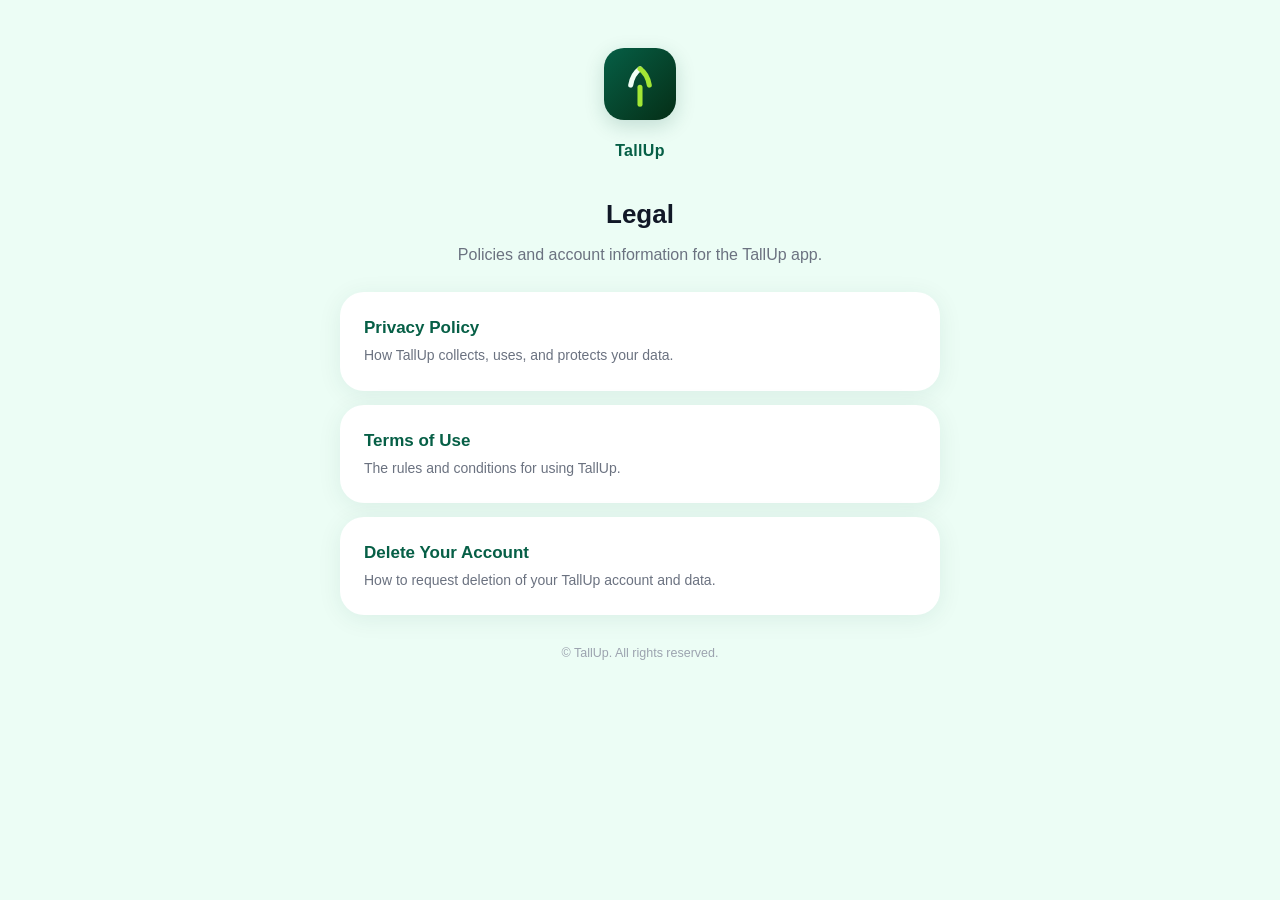
==== index.html @ 41984a98 "TallUp legal pages: privacy policy, terms of use, account deletion" ====
<!DOCTYPE html>
<html lang="en">
<head>
<meta charset="utf-8" />
<meta name="viewport" content="width=device-width, initial-scale=1.0" />
<title>TallUp — Legal</title>
<style>
  :root { --emerald: #059669; --emerald-dark: #065f46; --ink: #111827; --muted: #6b7280; --line: #d1fae5; }
  * { box-sizing: border-box; }
  body { margin: 0; padding: 0; background: #ecfdf5; color: var(--ink);
         font-family: -apple-system, BlinkMacSystemFont, 'Segoe UI', Roboto, Helvetica, Arial, sans-serif;
         line-height: 1.65; font-size: 16px; }
  .wrap { max-width: 640px; margin: 0 auto; padding: 48px 20px 64px; }
  header { text-align: center; margin-bottom: 28px; }
  header img { width: 72px; height: 72px; border-radius: 20px; box-shadow: 0 6px 20px rgba(6,78,59,.18); }
  header .brand { display: block; margin-top: 10px; font-weight: 800; color: var(--emerald-dark); letter-spacing: .02em; }
  h1 { font-size: 26px; margin: 0 0 6px; text-align: center; }
  .sub { text-align: center; color: var(--muted); margin: 0 0 24px; }
  .card { display: block; background: #fff; border-radius: 24px; padding: 22px 24px; margin-bottom: 14px;
          box-shadow: 0 4px 24px rgba(6,78,59,.08); text-decoration: none; color: var(--ink); }
  .card:hover { box-shadow: 0 8px 28px rgba(6,78,59,.14); }
  .card strong { display: block; font-size: 17px; color: var(--emerald-dark); }
  .card span { color: var(--muted); font-size: 14px; }
  footer { text-align: center; color: #9ca3af; font-size: 12.5px; margin-top: 28px; }
</style>
</head>
<body>
  <div class="wrap">
    <header>
      <img src="brand/icon.svg" alt="TallUp" />
      <span class="brand">TallUp</span>
    </header>
    <h1>Legal</h1>
    <p class="sub">Policies and account information for the TallUp app.</p>
    <a class="card" href="privacy.html">
      <strong>Privacy Policy</strong>
      <span>How TallUp collects, uses, and protects your data.</span>
    </a>
    <a class="card" href="terms.html">
      <strong>Terms of Use</strong>
      <span>The rules and conditions for using TallUp.</span>
    </a>
    <a class="card" href="delete-account.html">
      <strong>Delete Your Account</strong>
      <span>How to request deletion of your TallUp account and data.</span>
    </a>
    <footer>&copy; TallUp. All rights reserved.</footer>
  </div>
</body>
</html>
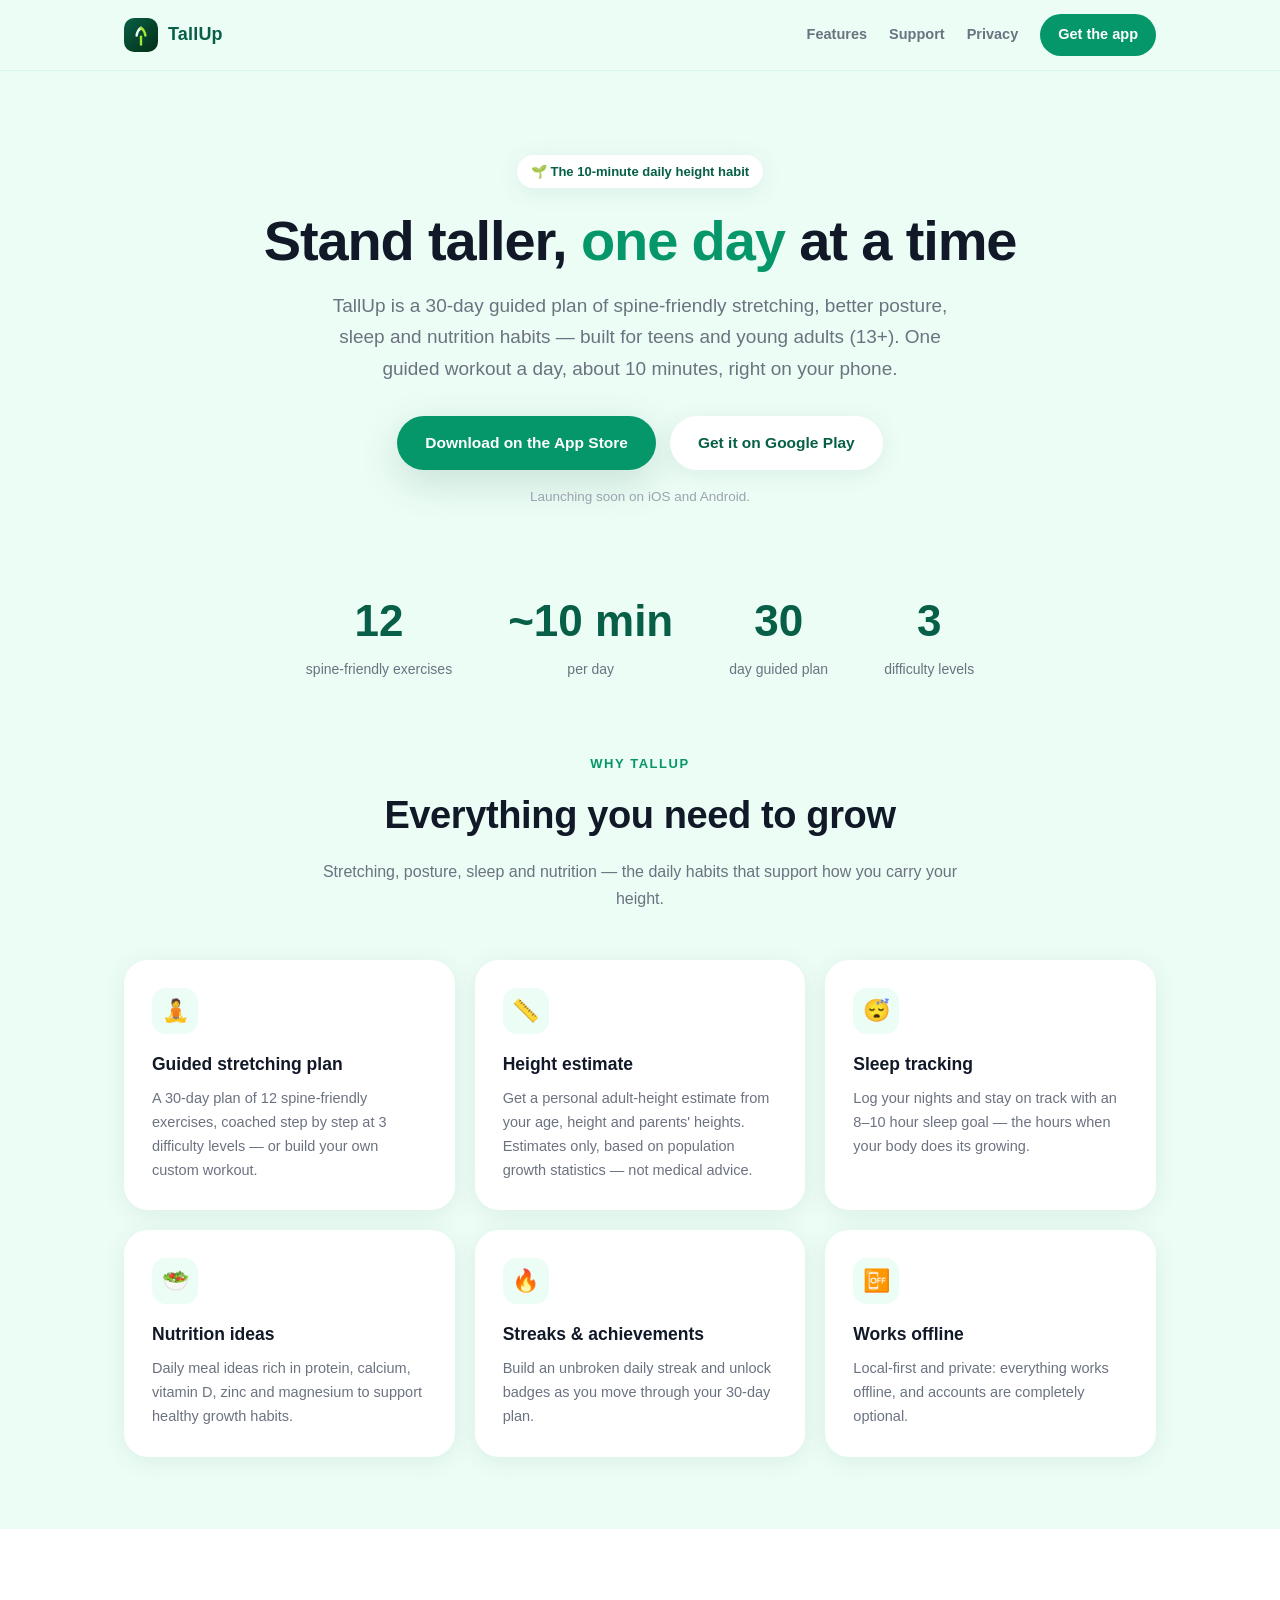
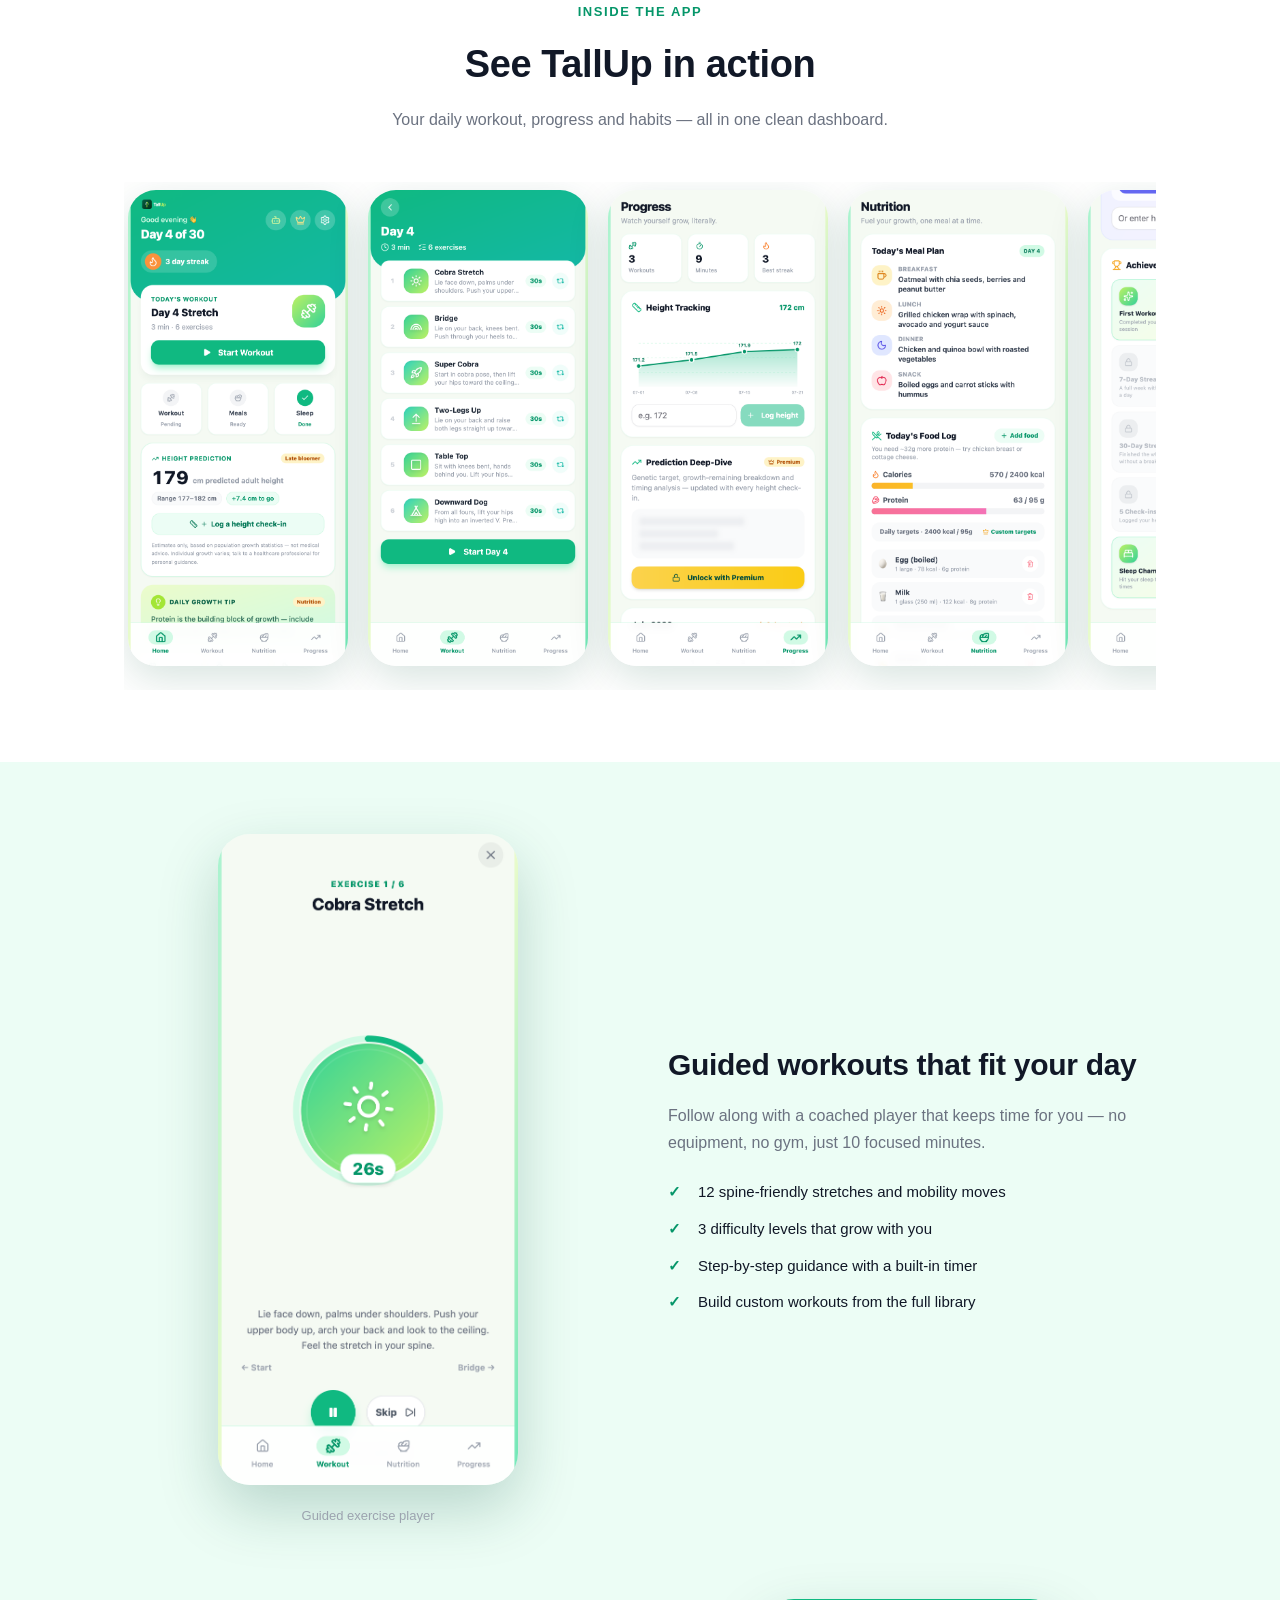
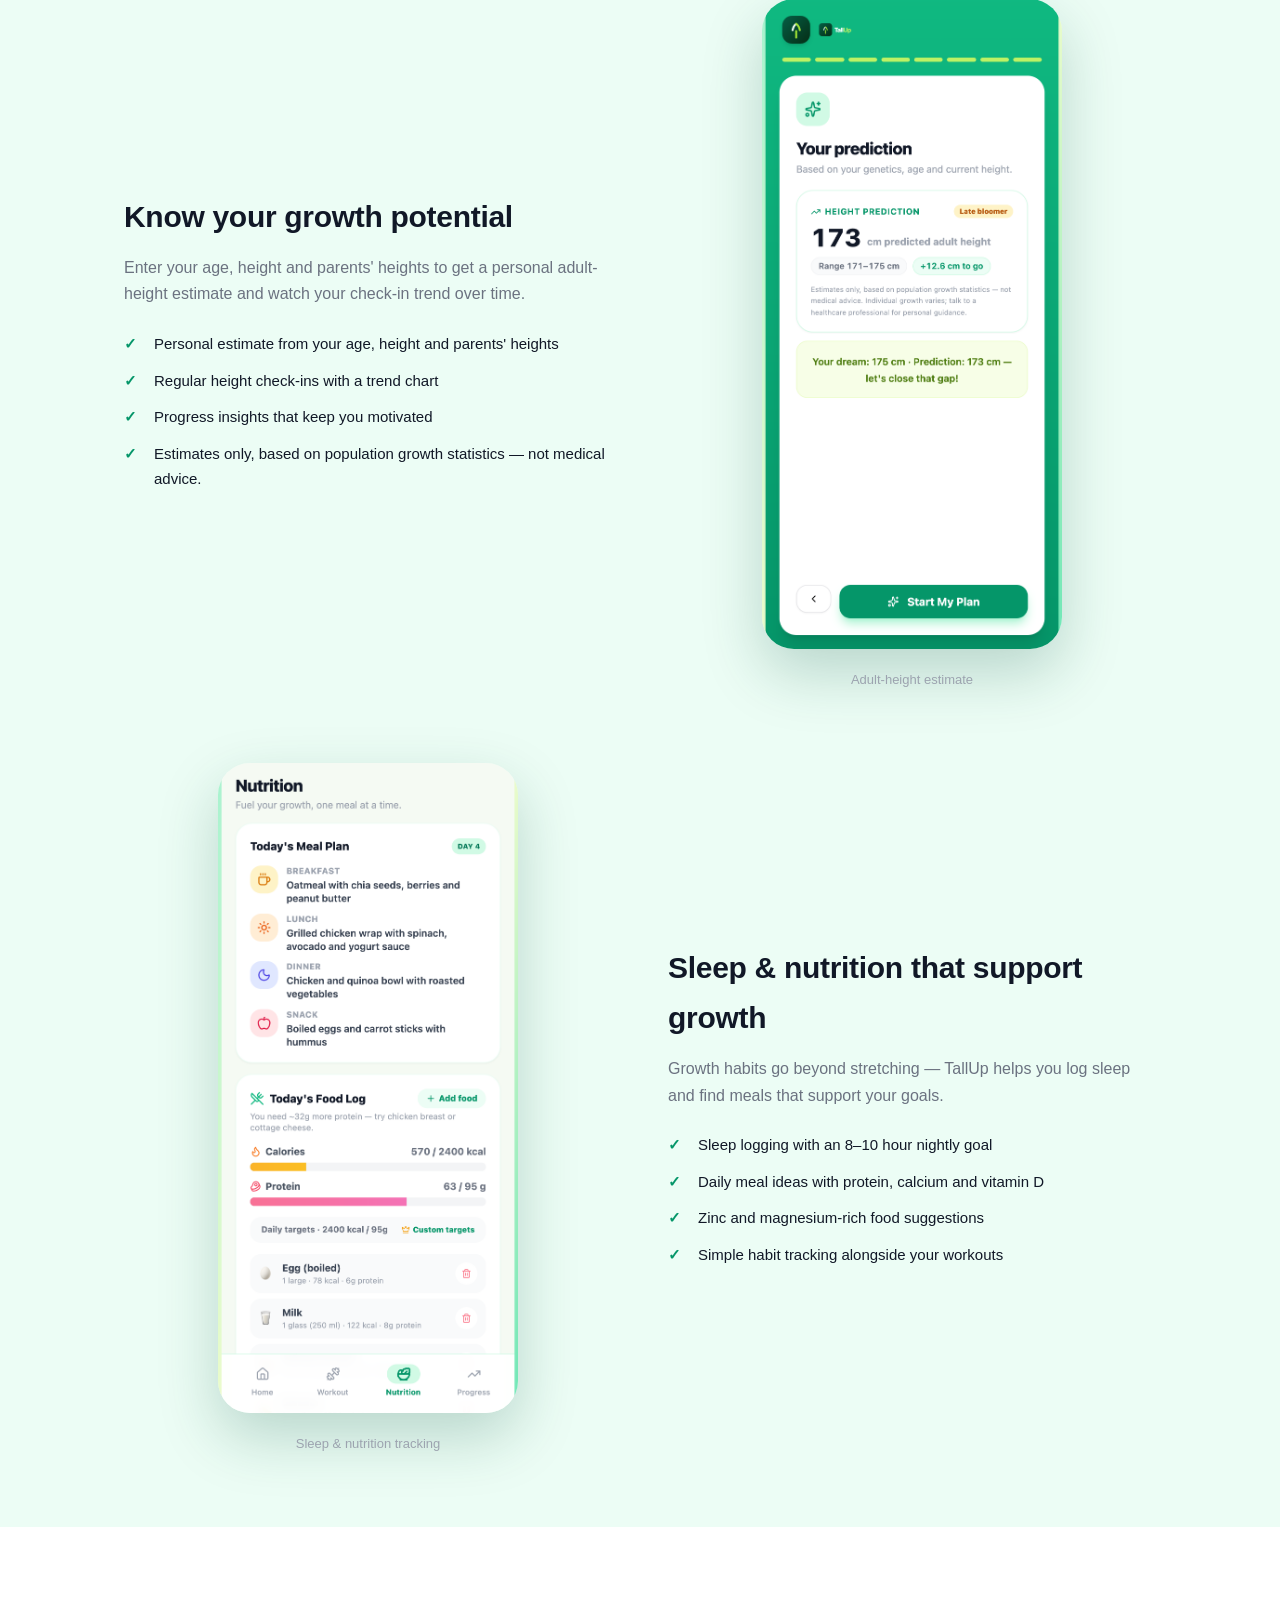
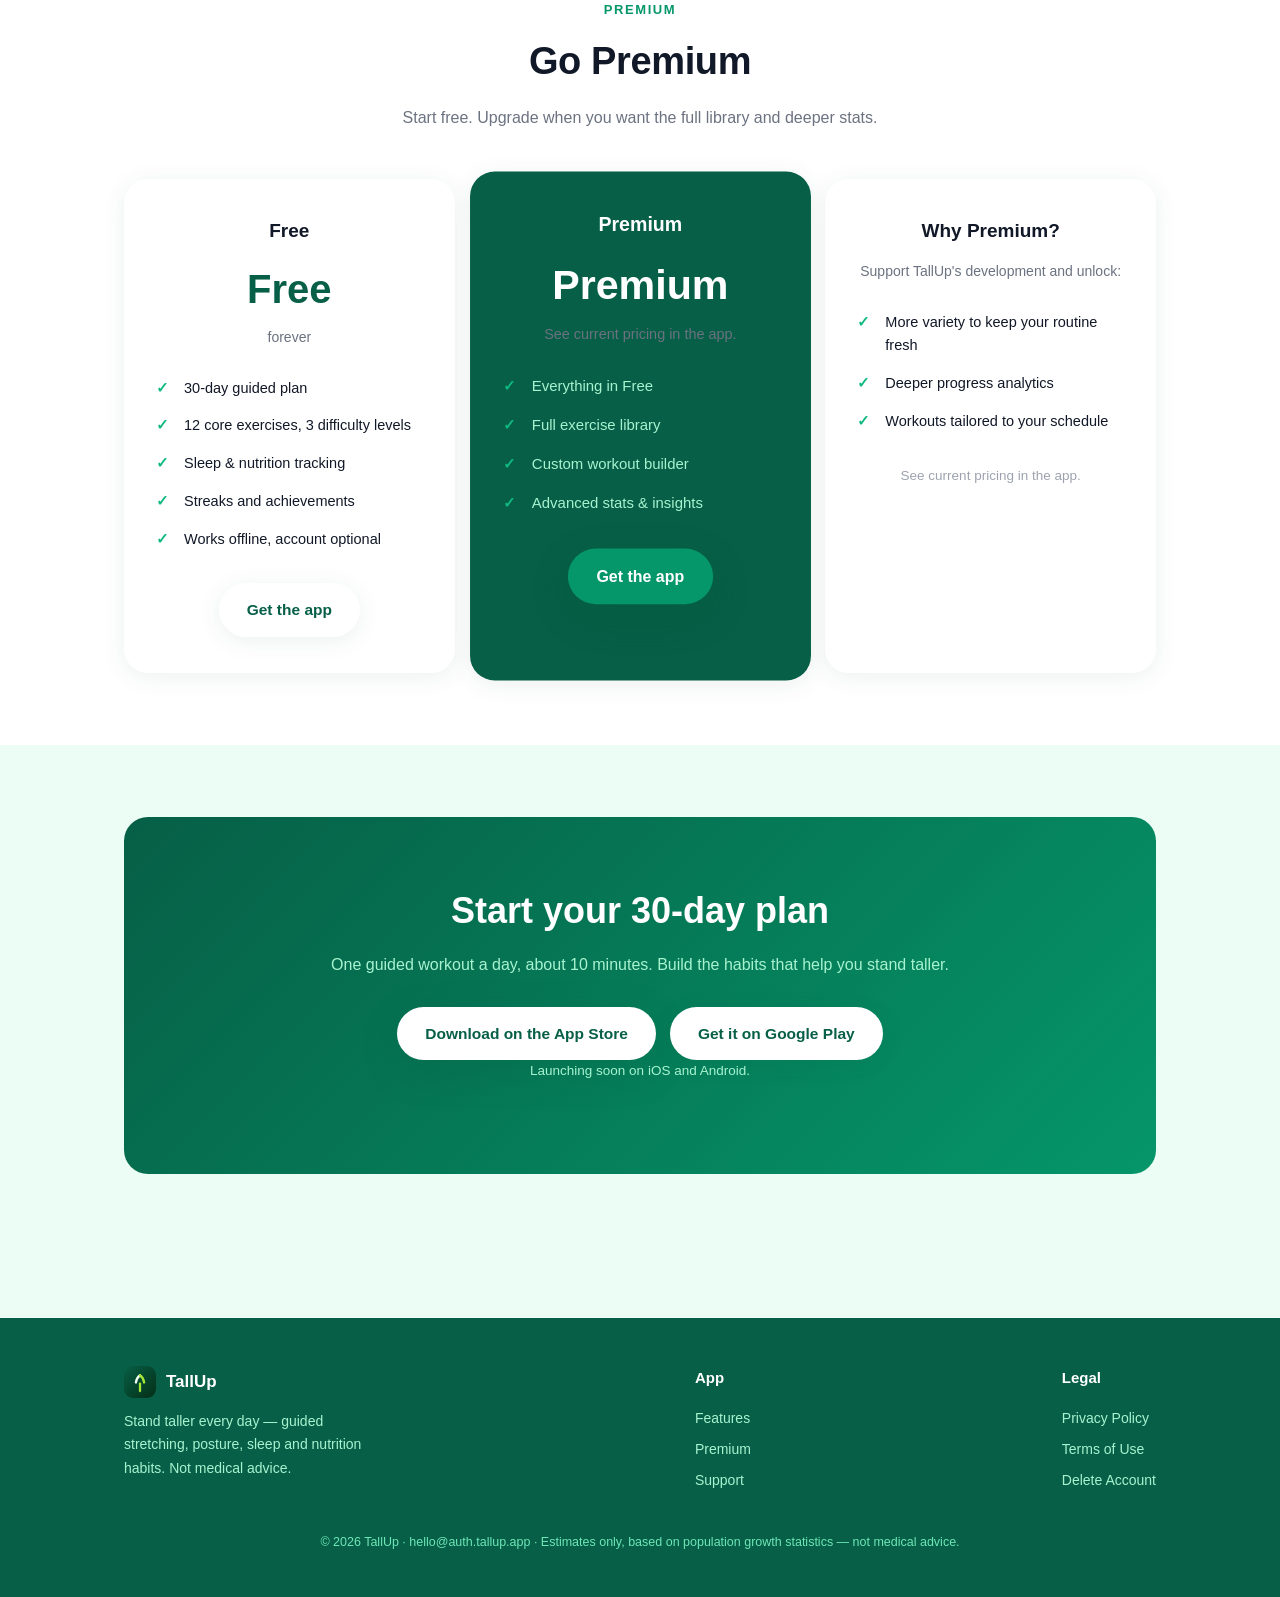
==== commit ab41aa22: "feat: complete marketing site with SEO, OG tags, and all pages Add homepage, features, support pages" ====
--- a/index.html
+++ b/index.html
@@ -3,48 +3,275 @@
 <head>
 <meta charset="utf-8" />
 <meta name="viewport" content="width=device-width, initial-scale=1.0" />
-<title>TallUp — Legal</title>
-<style>
-  :root { --emerald: #059669; --emerald-dark: #065f46; --ink: #111827; --muted: #6b7280; --line: #d1fae5; }
-  * { box-sizing: border-box; }
-  body { margin: 0; padding: 0; background: #ecfdf5; color: var(--ink);
-         font-family: -apple-system, BlinkMacSystemFont, 'Segoe UI', Roboto, Helvetica, Arial, sans-serif;
-         line-height: 1.65; font-size: 16px; }
-  .wrap { max-width: 640px; margin: 0 auto; padding: 48px 20px 64px; }
-  header { text-align: center; margin-bottom: 28px; }
-  header img { width: 72px; height: 72px; border-radius: 20px; box-shadow: 0 6px 20px rgba(6,78,59,.18); }
-  header .brand { display: block; margin-top: 10px; font-weight: 800; color: var(--emerald-dark); letter-spacing: .02em; }
-  h1 { font-size: 26px; margin: 0 0 6px; text-align: center; }
-  .sub { text-align: center; color: var(--muted); margin: 0 0 24px; }
-  .card { display: block; background: #fff; border-radius: 24px; padding: 22px 24px; margin-bottom: 14px;
-          box-shadow: 0 4px 24px rgba(6,78,59,.08); text-decoration: none; color: var(--ink); }
-  .card:hover { box-shadow: 0 8px 28px rgba(6,78,59,.14); }
-  .card strong { display: block; font-size: 17px; color: var(--emerald-dark); }
-  .card span { color: var(--muted); font-size: 14px; }
-  footer { text-align: center; color: #9ca3af; font-size: 12.5px; margin-top: 28px; }
-</style>
+<title>TallUp — Stand taller, one day at a time</title>
+<meta name="description" content="TallUp is a 30-day guided plan of spine-friendly stretching, posture, sleep and nutrition habits for teens and young adults. ~10 minutes a day, works offline." />
+<meta name="theme-color" content="#059669" />
+<meta property="og:title" content="TallUp — Stand taller, one day at a time" />
+<meta property="og:description" content="TallUp is a 30-day guided plan of spine-friendly stretching, posture, sleep and nutrition habits for teens and young adults. ~10 minutes a day, works offline." />
+<meta property="og:image" content="https://tallup.app/screenshots/01-home.png" />
+<meta property="og:url" content="https://tallup.app/" />
+<meta property="og:type" content="website" />
+<meta name="twitter:card" content="summary_large_image" />
+<meta name="twitter:title" content="TallUp — Stand taller, one day at a time" />
+<meta name="twitter:description" content="30-day guided stretching, posture, sleep and nutrition plan for teens and young adults." />
+<meta name="twitter:image" content="https://tallup.app/screenshots/01-home.png" />
+<link rel="canonical" href="https://tallup.app/" />
+<link rel="icon" href="brand/icon.svg" type="image/svg+xml" />
+<link rel="stylesheet" href="assets/site.css" />
+<script type="application/ld+json">
+{
+  "@context": "https://schema.org",
+  "@type": "SoftwareApplication",
+  "name": "TallUp",
+  "applicationCategory": "HealthApplication",
+  "operatingSystem": "iOS, Android",
+  "offers": {
+    "@type": "Offer",
+    "price": "0",
+    "priceCurrency": "USD"
+  },
+  "description": "30-day guided plan of spine-friendly stretching, posture, sleep and nutrition habits for teens and young adults.",
+  "image": "https://tallup.app/brand/lockup.svg",
+  "url": "https://tallup.app/"
+}
+</script>
 </head>
 <body>
-  <div class="wrap">
-    <header>
-      <img src="brand/icon.svg" alt="TallUp" />
-      <span class="brand">TallUp</span>
-    </header>
-    <h1>Legal</h1>
-    <p class="sub">Policies and account information for the TallUp app.</p>
-    <a class="card" href="privacy.html">
-      <strong>Privacy Policy</strong>
-      <span>How TallUp collects, uses, and protects your data.</span>
-    </a>
-    <a class="card" href="terms.html">
-      <strong>Terms of Use</strong>
-      <span>The rules and conditions for using TallUp.</span>
-    </a>
-    <a class="card" href="delete-account.html">
-      <strong>Delete Your Account</strong>
-      <span>How to request deletion of your TallUp account and data.</span>
-    </a>
-    <footer>&copy; TallUp. All rights reserved.</footer>
-  </div>
-</body>
-</html>
+
+<nav class="nav"><div class="nav-inner">
+  <a class="nav-brand" href="index.html"><img src="brand/icon.svg" alt="TallUp logo" /><span>TallUp</span></a>
+  <div class="nav-links">
+    <a href="features.html">Features</a>
+    <a href="support.html">Support</a>
+    <a href="privacy.html">Privacy</a>
+    <a class="nav-cta" href="index.html#download">Get the app</a>
+  </div>
+</div></nav>
+
+<main>
+
+<!-- 1. Hero -->
+<header class="hero">
+  <span class="hero-badge">🌱 The 10-minute daily height habit</span>
+  <h1>Stand taller, <span class="accent">one day</span> at a time</h1>
+  <p class="lede">TallUp is a 30-day guided plan of spine-friendly stretching, better posture, sleep and nutrition habits — built for teens and young adults (13+). One guided workout a day, about 10 minutes, right on your phone.</p>
+  <div class="hero-ctas">
+    <a class="btn btn-primary" href="#">Download on the App Store</a>
+    <a class="btn btn-secondary" href="#">Get it on Google Play</a>
+  </div>
+  <p class="store-note">Launching soon on iOS and Android.</p>
+</header>
+
+<!-- 2. Stats -->
+<div class="wrap">
+  <div class="stats">
+    <div class="stat"><div class="num">12</div><div class="lbl">spine-friendly exercises</div></div>
+    <div class="stat"><div class="num">~10 min</div><div class="lbl">per day</div></div>
+    <div class="stat"><div class="num">30</div><div class="lbl">day guided plan</div></div>
+    <div class="stat"><div class="num">3</div><div class="lbl">difficulty levels</div></div>
+  </div>
+</div>
+
+<!-- 3. Feature grid -->
+<section class="section">
+  <div class="wrap">
+    <div class="section-head">
+      <div class="kicker">Why TallUp</div>
+      <h2>Everything you need to grow</h2>
+      <p>Stretching, posture, sleep and nutrition — the daily habits that support how you carry your height.</p>
+    </div>
+    <div class="grid grid-3">
+      <div class="card">
+        <div class="icon">🧘</div>
+        <h3>Guided stretching plan</h3>
+        <p>A 30-day plan of 12 spine-friendly exercises, coached step by step at 3 difficulty levels — or build your own custom workout.</p>
+      </div>
+      <div class="card">
+        <div class="icon">📏</div>
+        <h3>Height estimate</h3>
+        <p>Get a personal adult-height estimate from your age, height and parents' heights. Estimates only, based on population growth statistics — not medical advice.</p>
+      </div>
+      <div class="card">
+        <div class="icon">😴</div>
+        <h3>Sleep tracking</h3>
+        <p>Log your nights and stay on track with an 8–10 hour sleep goal — the hours when your body does its growing.</p>
+      </div>
+      <div class="card">
+        <div class="icon">🥗</div>
+        <h3>Nutrition ideas</h3>
+        <p>Daily meal ideas rich in protein, calcium, vitamin D, zinc and magnesium to support healthy growth habits.</p>
+      </div>
+      <div class="card">
+        <div class="icon">🔥</div>
+        <h3>Streaks &amp; achievements</h3>
+        <p>Build an unbroken daily streak and unlock badges as you move through your 30-day plan.</p>
+      </div>
+      <div class="card">
+        <div class="icon">📴</div>
+        <h3>Works offline</h3>
+        <p>Local-first and private: everything works offline, and accounts are completely optional.</p>
+      </div>
+    </div>
+  </div>
+</section>
+
+<!-- 4. Screenshot strip -->
+<section class="section section-alt">
+  <div class="wrap">
+    <div class="section-head">
+      <div class="kicker">Inside the app</div>
+      <h2>See TallUp in action</h2>
+      <p>Your daily workout, progress and habits — all in one clean dashboard.</p>
+    </div>
+    <div class="strip">
+      <img src="screenshots/01-home.png" alt="TallUp home dashboard showing today's daily workout and current streak" />
+      <img src="screenshots/02-workout-day.png" alt="TallUp daily workout screen listing the day's exercises" />
+      <img src="screenshots/04-progress.png" alt="TallUp progress screen with height check-in trend charts" />
+      <img src="screenshots/06-nutrition.png" alt="TallUp sleep and nutrition tracking screen" />
+      <img src="screenshots/05-progress-achievements.png" alt="TallUp achievements screen showing unlocked badges" />
+    </div>
+  </div>
+</section>
+
+<!-- 5. Alternating showcases -->
+<section class="section">
+  <div class="wrap">
+
+    <div class="showcase">
+      <div class="shot">
+        <img src="screenshots/03-player.png" alt="TallUp guided exercise player with an on-screen timer" />
+        <div class="shot-caption">Guided exercise player</div>
+      </div>
+      <div>
+        <h3>Guided workouts that fit your day</h3>
+        <p>Follow along with a coached player that keeps time for you — no equipment, no gym, just 10 focused minutes.</p>
+        <ul>
+          <li>12 spine-friendly stretches and mobility moves</li>
+          <li>3 difficulty levels that grow with you</li>
+          <li>Step-by-step guidance with a built-in timer</li>
+          <li>Build custom workouts from the full library</li>
+        </ul>
+      </div>
+    </div>
+
+    <div class="showcase flip">
+      <div class="shot">
+        <img src="screenshots/09-onboarding-prediction.png" alt="TallUp onboarding screen showing a personal adult-height estimate result" />
+        <div class="shot-caption">Adult-height estimate</div>
+      </div>
+      <div>
+        <h3>Know your growth potential</h3>
+        <p>Enter your age, height and parents' heights to get a personal adult-height estimate and watch your check-in trend over time.</p>
+        <ul>
+          <li>Personal estimate from your age, height and parents' heights</li>
+          <li>Regular height check-ins with a trend chart</li>
+          <li>Progress insights that keep you motivated</li>
+          <li>Estimates only, based on population growth statistics — not medical advice.</li>
+        </ul>
+      </div>
+    </div>
+
+    <div class="showcase">
+      <div class="shot">
+        <img src="screenshots/06-nutrition.png" alt="TallUp sleep and nutrition tracking screen with daily goals" />
+        <div class="shot-caption">Sleep &amp; nutrition tracking</div>
+      </div>
+      <div>
+        <h3>Sleep &amp; nutrition that support growth</h3>
+        <p>Growth habits go beyond stretching — TallUp helps you log sleep and find meals that support your goals.</p>
+        <ul>
+          <li>Sleep logging with an 8–10 hour nightly goal</li>
+          <li>Daily meal ideas with protein, calcium and vitamin D</li>
+          <li>Zinc and magnesium-rich food suggestions</li>
+          <li>Simple habit tracking alongside your workouts</li>
+        </ul>
+      </div>
+    </div>
+
+  </div>
+</section>
+
+<!-- 6. Premium -->
+<section class="section section-alt" id="premium">
+  <div class="wrap">
+    <div class="section-head">
+      <div class="kicker">Premium</div>
+      <h2>Go Premium</h2>
+      <p>Start free. Upgrade when you want the full library and deeper stats.</p>
+    </div>
+    <div class="grid grid-3">
+      <div class="price-card">
+        <h3>Free</h3>
+        <div class="price">Free</div>
+        <div class="per">forever</div>
+        <ul>
+          <li>30-day guided plan</li>
+          <li>12 core exercises, 3 difficulty levels</li>
+          <li>Sleep &amp; nutrition tracking</li>
+          <li>Streaks and achievements</li>
+          <li>Works offline, account optional</li>
+        </ul>
+        <a class="btn btn-secondary" href="#download">Get the app</a>
+      </div>
+      <div class="price-card featured">
+        <h3>Premium</h3>
+        <div class="price">Premium</div>
+        <div class="per">See current pricing in the app.</div>
+        <ul>
+          <li>Everything in Free</li>
+          <li>Full exercise library</li>
+          <li>Custom workout builder</li>
+          <li>Advanced stats &amp; insights</li>
+        </ul>
+        <a class="btn btn-primary" href="#download">Get the app</a>
+      </div>
+      <div class="price-card">
+        <h3>Why Premium?</h3>
+        <div class="per" style="margin-top:14px;">Support TallUp's development and unlock:</div>
+        <ul>
+          <li>More variety to keep your routine fresh</li>
+          <li>Deeper progress analytics</li>
+          <li>Workouts tailored to your schedule</li>
+        </ul>
+        <p class="store-note">See current pricing in the app.</p>
+      </div>
+    </div>
+  </div>
+</section>
+
+<!-- 7. Final CTA -->
+<section class="section">
+  <div class="wrap">
+    <div class="cta-banner" id="download">
+      <h2>Start your 30-day plan</h2>
+      <p>One guided workout a day, about 10 minutes. Build the habits that help you stand taller.</p>
+      <div class="hero-ctas">
+        <a class="btn btn-primary" href="#">Download on the App Store</a>
+        <a class="btn btn-secondary" href="#">Get it on Google Play</a>
+      </div>
+      <p class="store-note">Launching soon on iOS and Android.</p>
+    </div>
+  </div>
+</section>
+
+</main>
+
+<footer class="site-footer"><div class="wrap"><div class="cols">
+  <div>
+    <div class="footer-brand"><img src="brand/icon.svg" alt="" /><span>TallUp</span></div>
+    <p style="max-width:260px;font-size:14px;margin:0;">Stand taller every day — guided stretching, posture, sleep and nutrition habits. Not medical advice.</p>
+  </div>
+  <div><h4>App</h4>
+    <a href="features.html">Features</a>
+    <a href="index.html#premium">Premium</a>
+    <a href="support.html">Support</a>
+  </div>
+  <div><h4>Legal</h4>
+    <a href="privacy.html">Privacy Policy</a>
+    <a href="terms.html">Terms of Use</a>
+    <a href="delete-account.html">Delete Account</a>
+  </div>
+</div>
+<p class="fine">© 2026 TallUp · hello@auth.tallup.app · Estimates only, based on population growth statistics — not medical advice.</p>
+</div></footer>
+</body></html>
--- a/assets/site.css
+++ b/assets/site.css
@@ -0,0 +1,231 @@
+/* TallUp — site-wide design system (all pages share this file) */
+:root {
+  --emerald: #059669;
+  --emerald-dark: #065f46;
+  --emerald-light: #10b981;
+  --mint: #ecfdf5;
+  --mint-line: #d1fae5;
+  --ink: #111827;
+  --muted: #6b7280;
+  --faint: #9ca3af;
+  --white: #ffffff;
+  --radius-lg: 24px;
+  --radius-md: 16px;
+  --shadow: 0 4px 24px rgba(6, 78, 59, 0.08);
+  --shadow-lg: 0 12px 40px rgba(6, 78, 59, 0.16);
+  --font: -apple-system, BlinkMacSystemFont, 'Segoe UI', Roboto, Helvetica, Arial, sans-serif;
+}
+
+* { box-sizing: border-box; }
+html { scroll-behavior: smooth; }
+body {
+  margin: 0; padding: 0;
+  background: var(--mint);
+  color: var(--ink);
+  font-family: var(--font);
+  line-height: 1.65;
+  font-size: 16px;
+  -webkit-font-smoothing: antialiased;
+}
+img { max-width: 100%; }
+a { color: var(--emerald); }
+
+.wrap { max-width: 1080px; margin: 0 auto; padding: 0 24px; }
+.wrap-narrow { max-width: 720px; margin: 0 auto; padding: 0 24px; }
+
+/* ---------- Nav ---------- */
+.nav {
+  position: sticky; top: 0; z-index: 50;
+  background: rgba(236, 253, 245, 0.85);
+  backdrop-filter: blur(12px);
+  -webkit-backdrop-filter: blur(12px);
+  border-bottom: 1px solid var(--mint-line);
+}
+.nav-inner {
+  max-width: 1080px; margin: 0 auto; padding: 14px 24px;
+  display: flex; align-items: center; gap: 28px;
+}
+.nav-brand { display: flex; align-items: center; gap: 10px; text-decoration: none; }
+.nav-brand img { width: 34px; height: 34px; border-radius: 10px; }
+.nav-brand span { font-weight: 800; font-size: 18px; color: var(--emerald-dark); letter-spacing: 0.01em; }
+.nav-links { display: flex; gap: 22px; margin-left: auto; align-items: center; }
+.nav-links a {
+  text-decoration: none; color: var(--muted); font-weight: 600; font-size: 14.5px;
+}
+.nav-links a:hover { color: var(--emerald-dark); }
+.nav-links a.active { color: var(--emerald-dark); }
+.nav-cta {
+  background: var(--emerald); color: var(--white) !important;
+  padding: 9px 18px; border-radius: 999px; font-weight: 700;
+}
+.nav-cta:hover { background: var(--emerald-dark); }
+@media (max-width: 640px) {
+  .nav-links a:not(.nav-cta) { display: none; }
+}
+
+/* ---------- Hero ---------- */
+.hero { text-align: center; padding: 84px 24px 64px; }
+.hero-badge {
+  display: inline-block; background: var(--white); color: var(--emerald-dark);
+  font-size: 13px; font-weight: 700; padding: 6px 14px; border-radius: 999px;
+  box-shadow: var(--shadow); margin-bottom: 22px;
+}
+.hero h1 {
+  font-size: clamp(34px, 6vw, 56px); line-height: 1.1; font-weight: 800;
+  margin: 0 0 18px; letter-spacing: -0.02em;
+}
+.hero h1 .accent { color: var(--emerald); }
+.hero p.lede {
+  font-size: clamp(16px, 2.5vw, 19px); color: var(--muted);
+  max-width: 620px; margin: 0 auto 32px;
+}
+.hero-ctas { display: flex; gap: 14px; justify-content: center; flex-wrap: wrap; }
+
+/* ---------- Buttons ---------- */
+.btn {
+  display: inline-flex; align-items: center; gap: 8px;
+  font-weight: 700; font-size: 15.5px; text-decoration: none;
+  padding: 14px 28px; border-radius: 999px; transition: transform 0.15s, box-shadow 0.15s;
+}
+.btn:hover { transform: translateY(-2px); }
+.btn-primary { background: var(--emerald); color: var(--white); box-shadow: var(--shadow-lg); }
+.btn-primary:hover { background: var(--emerald-dark); }
+.btn-secondary { background: var(--white); color: var(--emerald-dark); box-shadow: var(--shadow); }
+
+/* ---------- Sections ---------- */
+.section { padding: 72px 0; }
+.section-alt { background: var(--white); }
+.section-head { text-align: center; max-width: 640px; margin: 0 auto 48px; }
+.section-head .kicker {
+  color: var(--emerald); font-weight: 800; font-size: 13px;
+  text-transform: uppercase; letter-spacing: 0.12em; margin-bottom: 10px;
+}
+.section-head h2 { font-size: clamp(26px, 4vw, 38px); font-weight: 800; margin: 0 0 12px; letter-spacing: -0.01em; }
+.section-head p { color: var(--muted); margin: 0; }
+
+/* ---------- Feature grid ---------- */
+.grid { display: grid; gap: 20px; }
+.grid-3 { grid-template-columns: repeat(3, 1fr); }
+.grid-2 { grid-template-columns: repeat(2, 1fr); }
+@media (max-width: 860px) { .grid-3 { grid-template-columns: 1fr 1fr; } }
+@media (max-width: 600px) { .grid-3, .grid-2 { grid-template-columns: 1fr; } }
+.card {
+  background: var(--white); border-radius: var(--radius-lg);
+  padding: 28px; box-shadow: var(--shadow);
+}
+.section-alt .card { background: var(--mint); box-shadow: none; }
+.card .icon {
+  width: 46px; height: 46px; border-radius: 14px;
+  background: var(--mint); display: flex; align-items: center; justify-content: center;
+  font-size: 22px; margin-bottom: 16px;
+}
+.section-alt .card .icon { background: var(--white); }
+.card h3 { margin: 0 0 8px; font-size: 17.5px; font-weight: 800; }
+.card p { margin: 0; color: var(--muted); font-size: 14.5px; }
+
+/* ---------- Showcase (alternating screenshot + text) ---------- */
+.showcase {
+  display: grid; grid-template-columns: 1fr 1fr; gap: 56px;
+  align-items: center; margin-bottom: 72px;
+}
+.showcase:last-child { margin-bottom: 0; }
+.showcase.flip .shot { order: 2; }
+@media (max-width: 760px) {
+  .showcase { grid-template-columns: 1fr; gap: 28px; }
+  .showcase.flip .shot { order: 0; }
+}
+.shot { text-align: center; }
+.shot img {
+  width: min(300px, 78%); border-radius: 32px;
+  box-shadow: 0 24px 60px rgba(6, 78, 59, 0.22);
+}
+.shot-caption { color: var(--faint); font-size: 13px; margin-top: 12px; }
+.showcase h3 { font-size: clamp(22px, 3vw, 30px); font-weight: 800; margin: 0 0 14px; letter-spacing: -0.01em; }
+.showcase p { color: var(--muted); margin: 0 0 18px; }
+.showcase ul { margin: 0; padding: 0; list-style: none; }
+.showcase li { padding: 6px 0 6px 30px; position: relative; color: var(--ink); font-size: 15px; }
+.showcase li::before {
+  content: '✓'; position: absolute; left: 0; top: 6px;
+  color: var(--emerald); font-weight: 800;
+}
+
+/* ---------- Screenshot strip ---------- */
+.strip { display: flex; gap: 20px; overflow-x: auto; padding: 8px 4px 24px; scroll-snap-type: x mandatory; }
+.strip img {
+  width: 220px; flex: 0 0 auto; border-radius: 28px;
+  box-shadow: var(--shadow-lg); scroll-snap-align: center;
+}
+
+/* ---------- Stats ---------- */
+.stats { display: flex; justify-content: center; gap: 56px; flex-wrap: wrap; text-align: center; }
+.stat .num { font-size: clamp(30px, 4vw, 44px); font-weight: 800; color: var(--emerald-dark); }
+.stat .lbl { color: var(--muted); font-size: 14px; }
+
+/* ---------- Pricing / premium table ---------- */
+.price-card {
+  background: var(--white); border-radius: var(--radius-lg);
+  padding: 36px 32px; box-shadow: var(--shadow); text-align: center;
+}
+.price-card.featured {
+  background: var(--emerald-dark); color: var(--white);
+  transform: scale(1.03);
+}
+.price-card.featured .price, .price-card.featured h3 { color: var(--white); }
+.price-card.featured p, .price-card.featured li { color: #a7f3d0; }
+.price-card h3 { margin: 0 0 6px; font-size: 19px; font-weight: 800; }
+.price-card .price { font-size: 40px; font-weight: 800; color: var(--emerald-dark); margin: 10px 0 4px; }
+.price-card .per { color: var(--muted); font-size: 14px; margin-bottom: 20px; }
+.price-card ul { list-style: none; padding: 0; margin: 0 0 24px; text-align: left; }
+.price-card li { padding: 7px 0 7px 28px; position: relative; font-size: 14.5px; color: var(--ink); }
+.price-card li::before { content: '✓'; position: absolute; left: 0; color: var(--emerald-light); font-weight: 800; }
+
+/* ---------- Comparison table ---------- */
+table.compare { width: 100%; border-collapse: collapse; background: var(--white); border-radius: var(--radius-lg); overflow: hidden; box-shadow: var(--shadow); }
+table.compare th, table.compare td { padding: 14px 18px; text-align: left; font-size: 14.5px; }
+table.compare thead th { background: var(--emerald-dark); color: var(--white); font-weight: 700; }
+table.compare tbody tr:nth-child(even) { background: var(--mint); }
+table.compare td:not(:first-child), table.compare th:not(:first-child) { text-align: center; }
+
+/* ---------- FAQ ---------- */
+details.faq {
+  background: var(--white); border-radius: var(--radius-md);
+  padding: 18px 22px; margin-bottom: 12px; box-shadow: var(--shadow);
+}
+details.faq summary { font-weight: 700; cursor: pointer; font-size: 15.5px; list-style: none; }
+details.faq summary::after { content: '+'; float: right; color: var(--emerald); font-weight: 800; }
+details.faq[open] summary::after { content: '–'; }
+details.faq p { color: var(--muted); margin: 12px 0 0; font-size: 14.5px; }
+
+/* ---------- CTA banner ---------- */
+.cta-banner {
+  background: linear-gradient(135deg, var(--emerald-dark), var(--emerald));
+  border-radius: var(--radius-lg); color: var(--white);
+  text-align: center; padding: 64px 32px;
+}
+.cta-banner h2 { font-size: clamp(26px, 4vw, 36px); margin: 0 0 12px; font-weight: 800; }
+.cta-banner p { color: #a7f3d0; margin: 0 0 28px; }
+.cta-banner .btn-primary { background: var(--white); color: var(--emerald-dark); }
+.cta-banner .btn-primary:hover { background: var(--mint); }
+
+/* ---------- Store badges (text placeholders until app is live) ---------- */
+.store-note { color: var(--faint); font-size: 13.5px; margin-top: 16px; }
+
+/* ---------- Footer ---------- */
+.site-footer {
+  background: var(--emerald-dark); color: #a7f3d0;
+  padding: 48px 0 32px; margin-top: 72px;
+}
+.site-footer .cols { display: flex; gap: 48px; flex-wrap: wrap; justify-content: space-between; }
+.site-footer h4 { color: var(--white); margin: 0 0 12px; font-size: 15px; }
+.site-footer a { color: #a7f3d0; text-decoration: none; display: block; padding: 4px 0; font-size: 14px; }
+.site-footer a:hover { color: var(--white); }
+.site-footer .fine { text-align: center; margin-top: 36px; font-size: 12.5px; color: #6ee7b7; }
+.footer-brand { display: flex; align-items: center; gap: 10px; margin-bottom: 12px; }
+.footer-brand img { width: 32px; height: 32px; border-radius: 9px; }
+.footer-brand span { font-weight: 800; color: var(--white); font-size: 17px; }
+
+/* ---------- Legal / prose pages ---------- */
+.prose h1 { font-size: 30px; font-weight: 800; margin: 0 0 8px; }
+.prose h2 { font-size: 19px; font-weight: 800; margin: 28px 0 8px; color: var(--emerald-dark); }
+.prose p, .prose li { color: #374151; font-size: 15px; }
+.prose .updated { color: var(--faint); font-size: 13.5px; margin-bottom: 24px; }
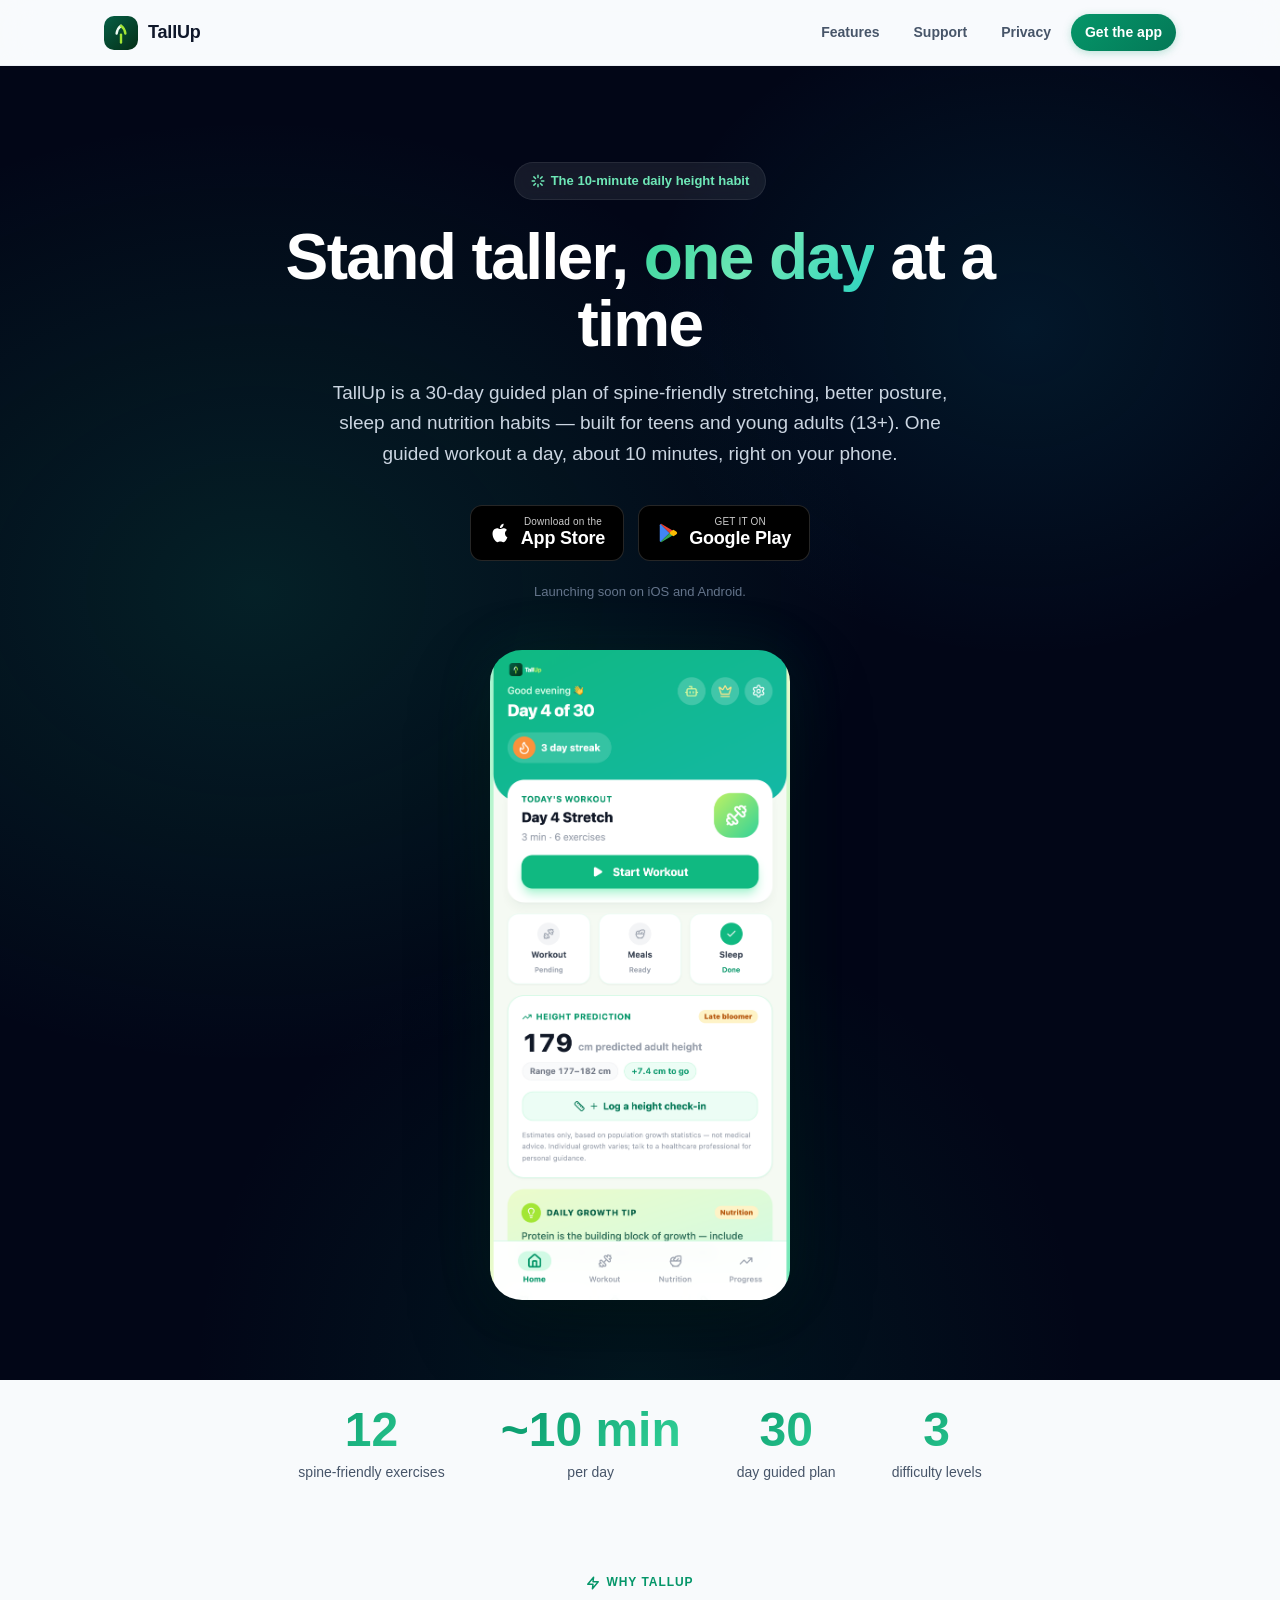
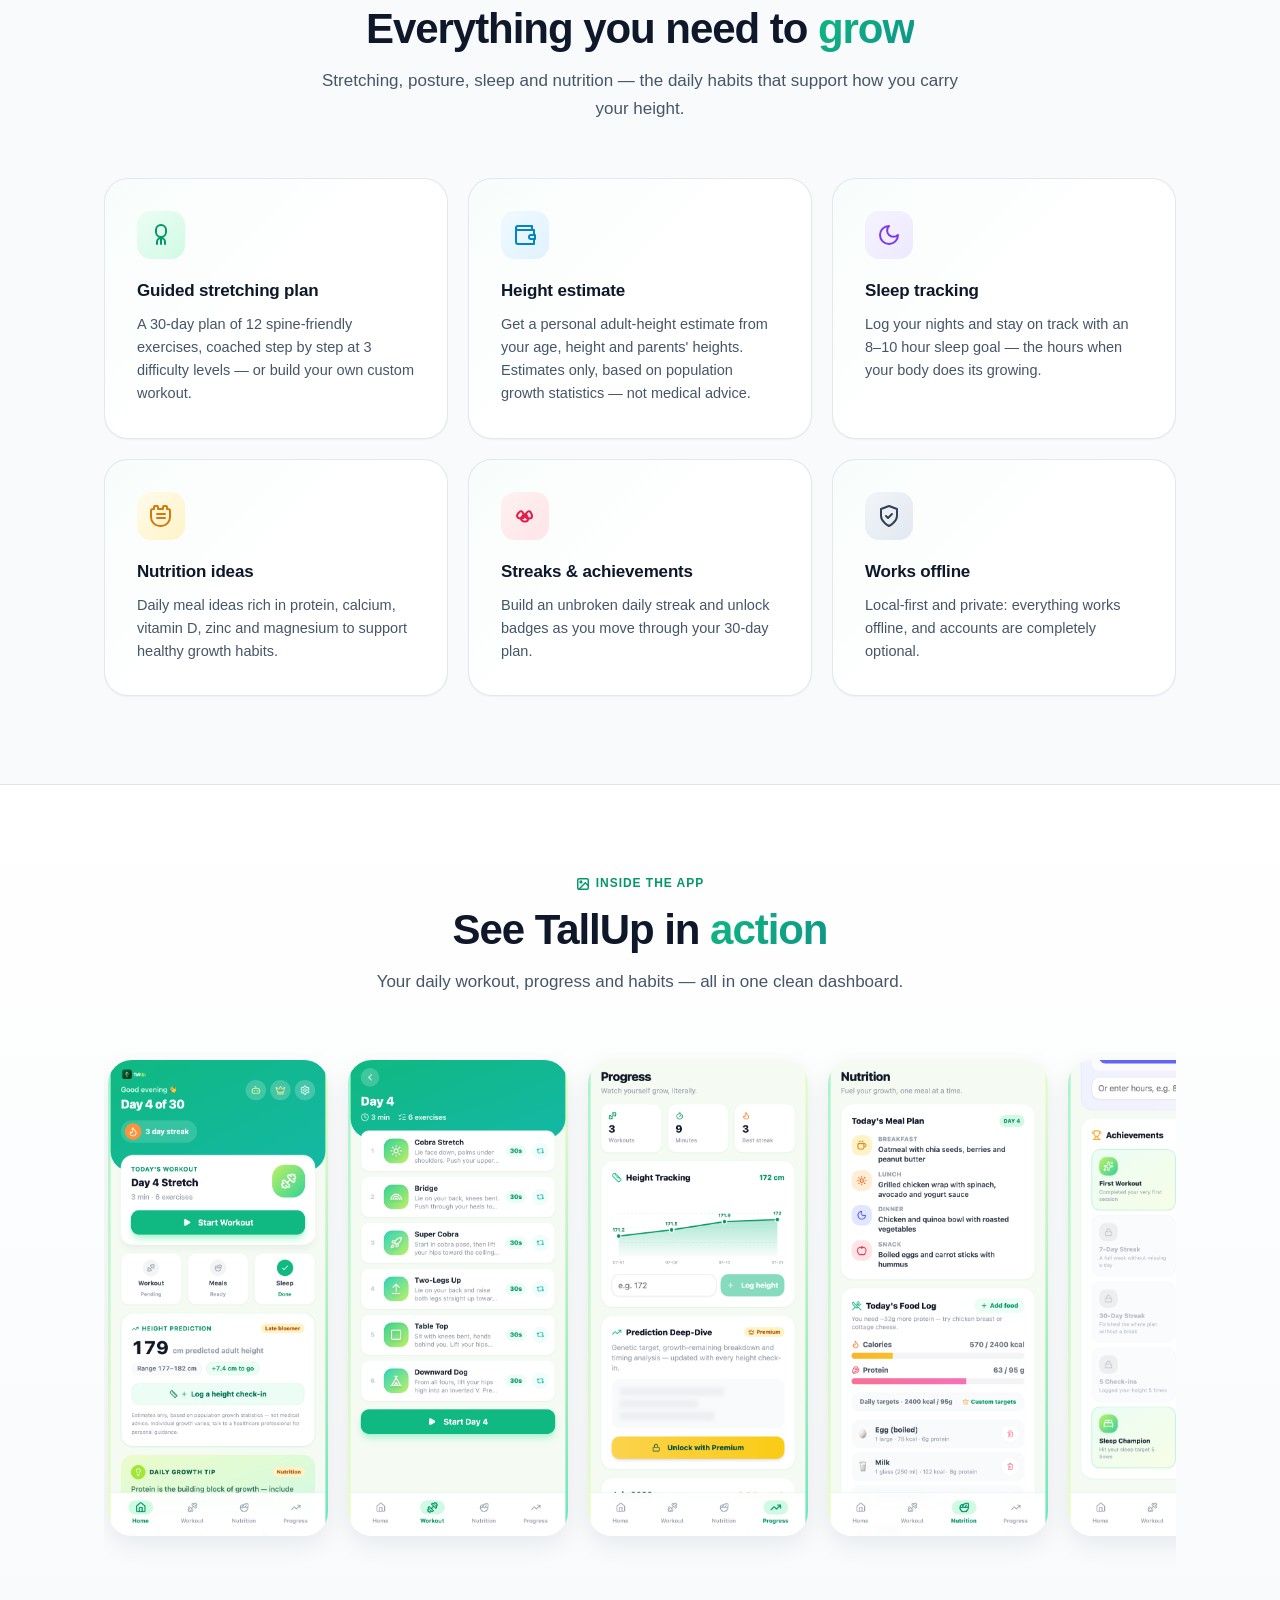
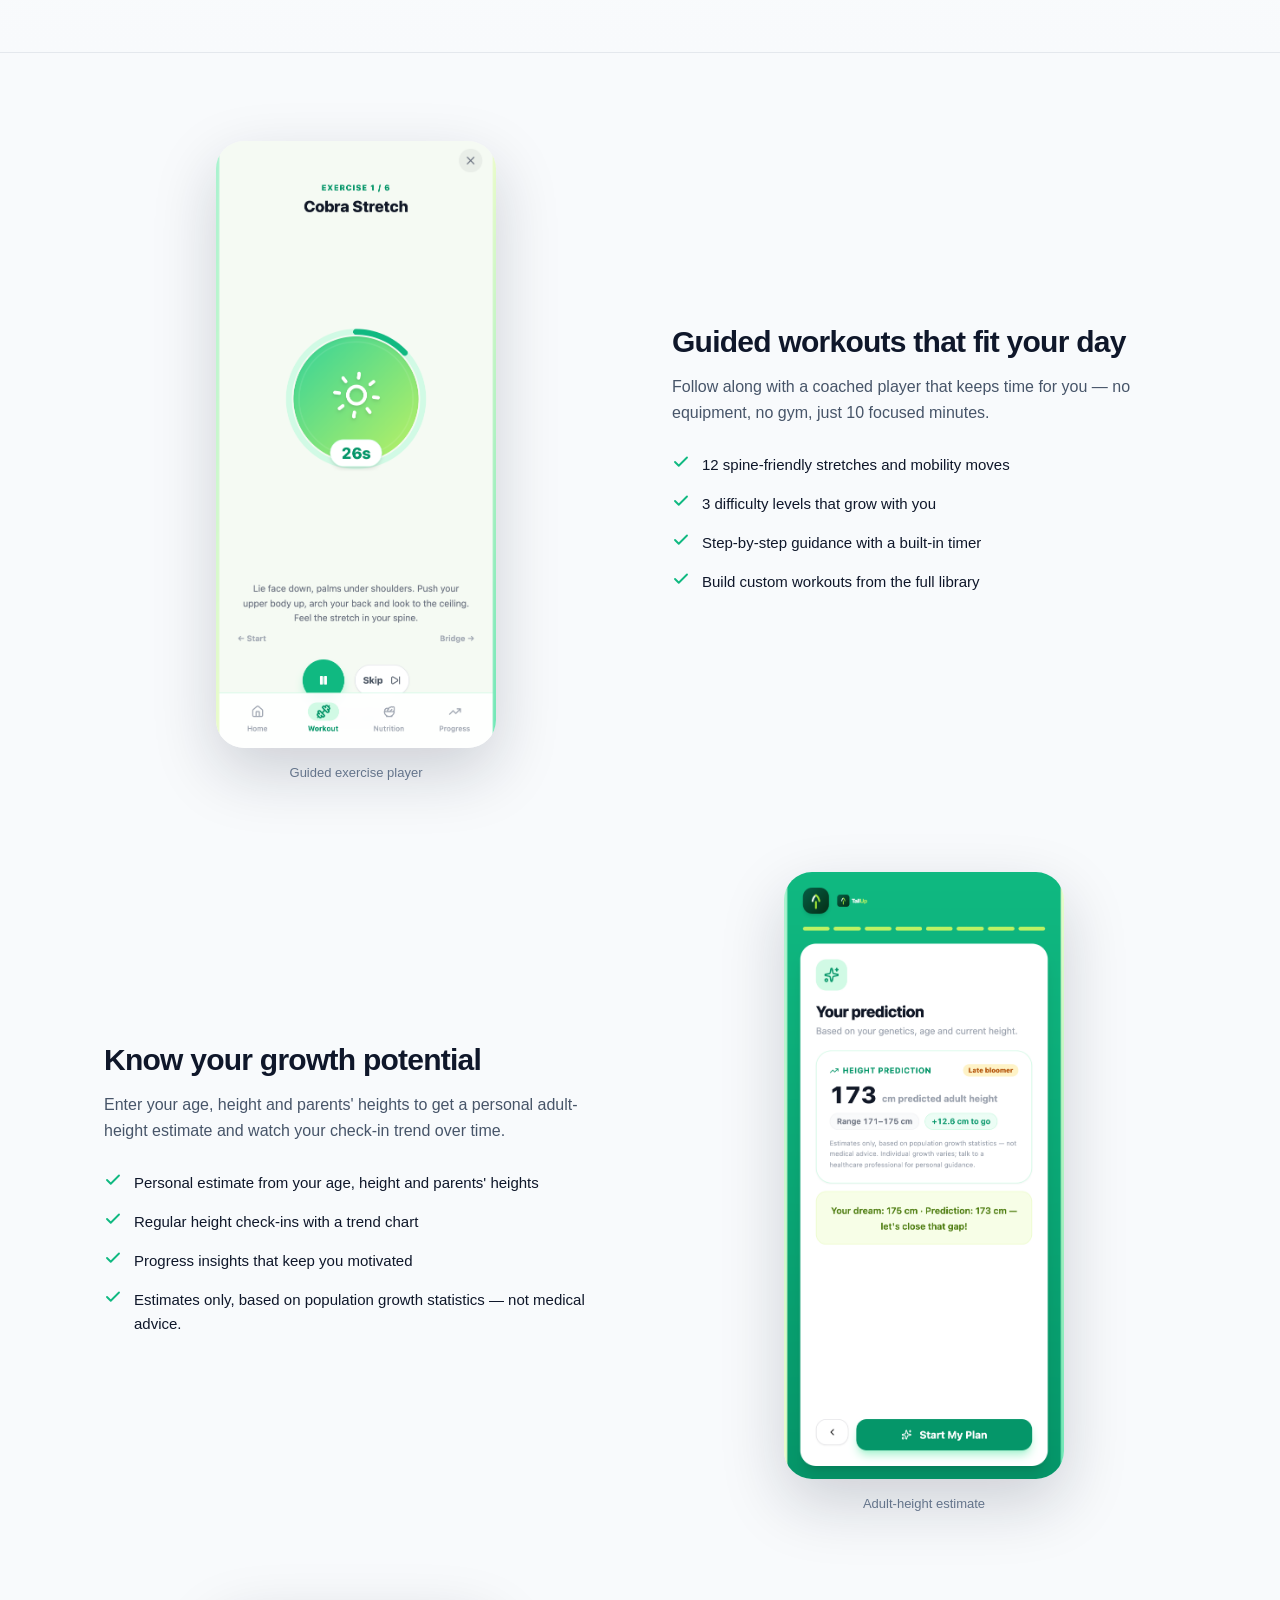
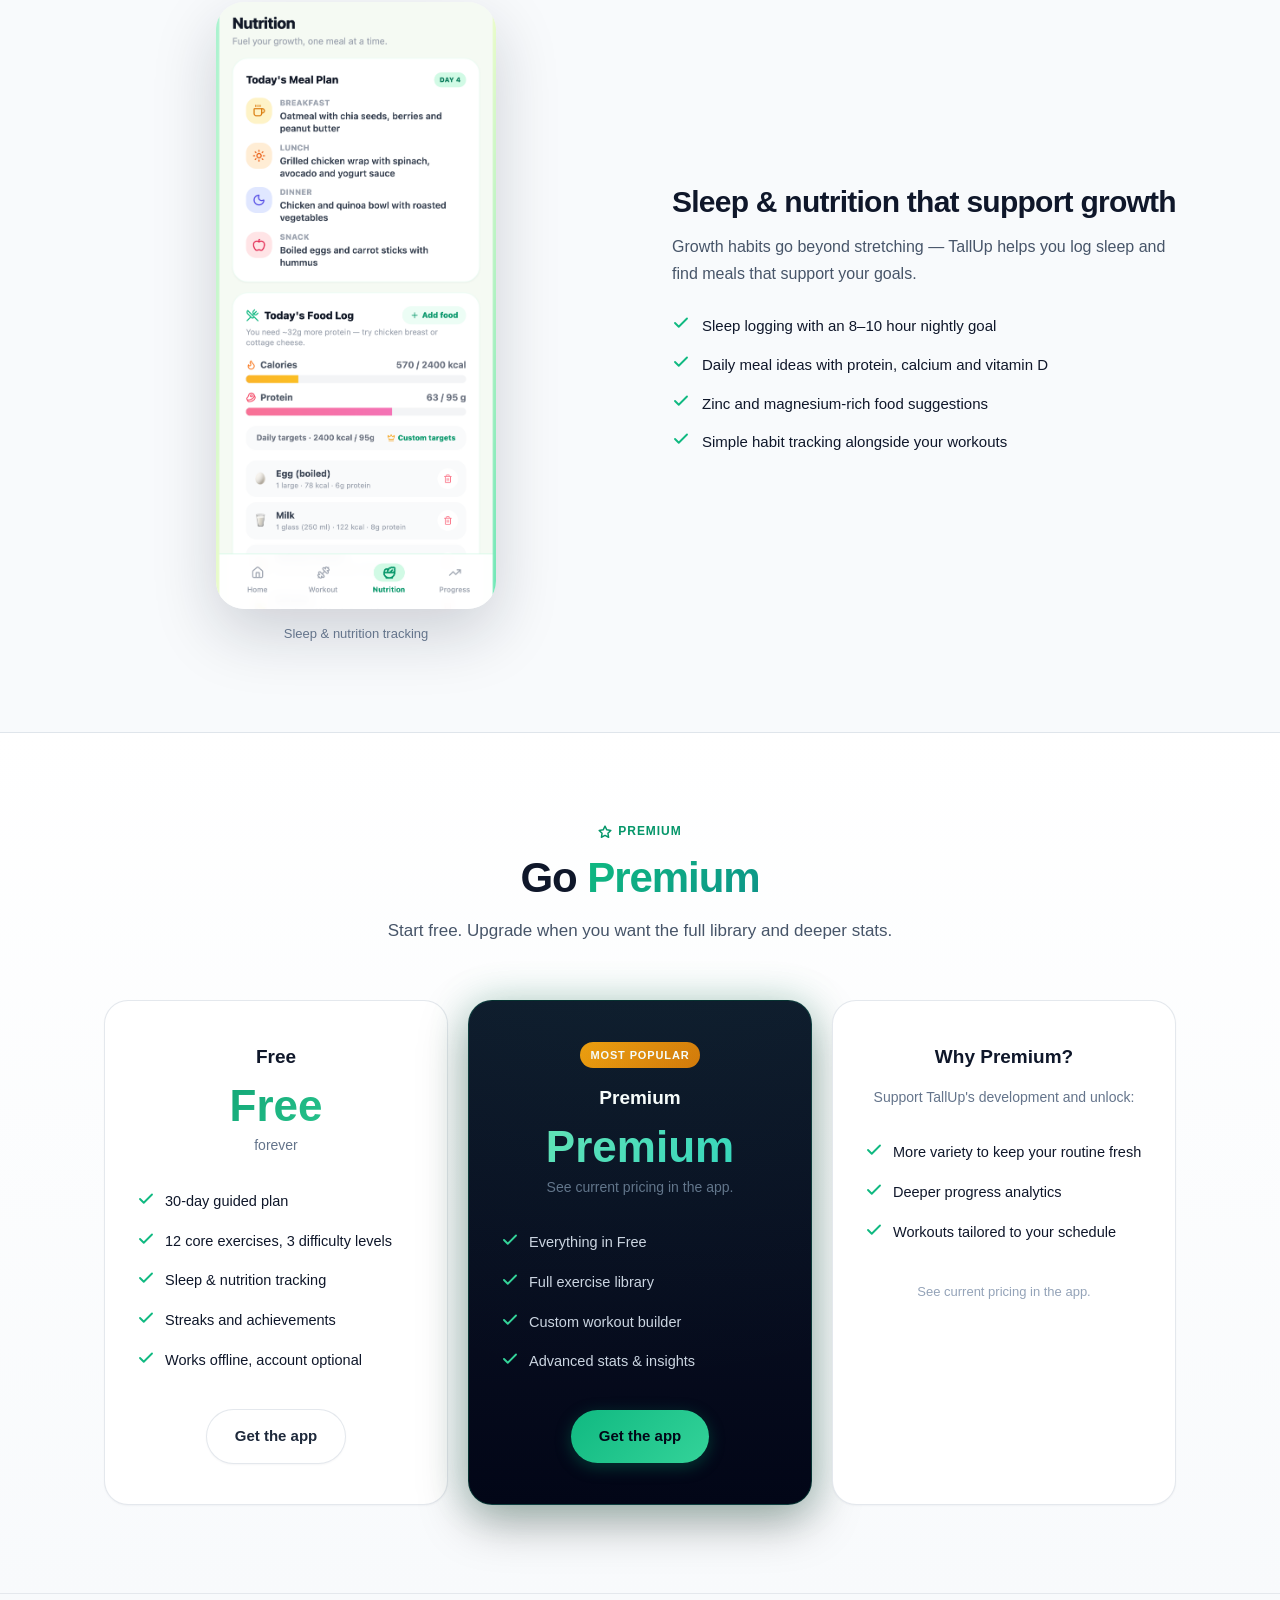
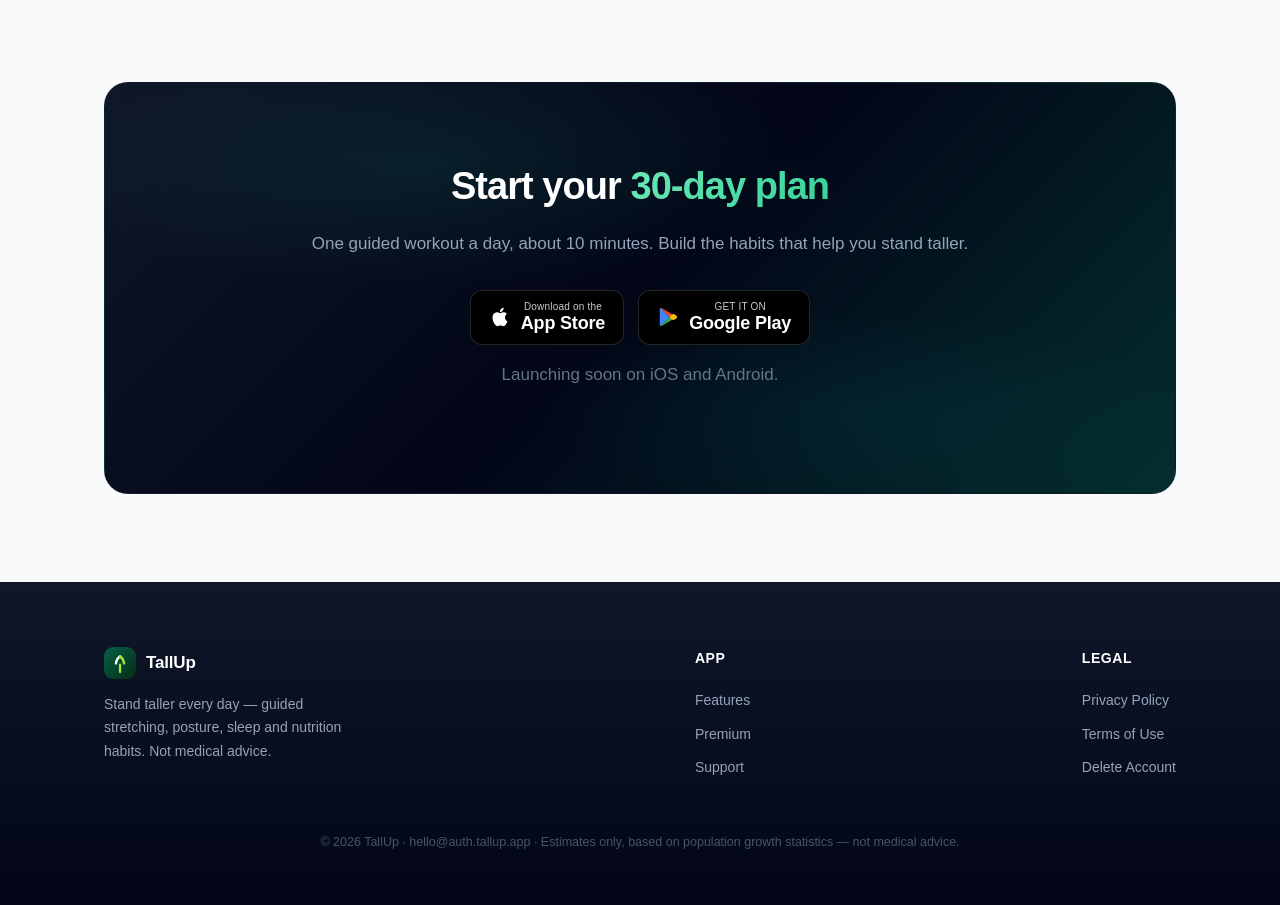
==== commit 9d33b687: "design: premium 2026 redesign — dark hero, SVG icons, store badges, gradients Complete visual overha" ====
--- a/index.html
+++ b/index.html
@@ -51,15 +51,29 @@
 <main>
 
 <!-- 1. Hero -->
-<header class="hero">
-  <span class="hero-badge">🌱 The 10-minute daily height habit</span>
-  <h1>Stand taller, <span class="accent">one day</span> at a time</h1>
-  <p class="lede">TallUp is a 30-day guided plan of spine-friendly stretching, better posture, sleep and nutrition habits — built for teens and young adults (13+). One guided workout a day, about 10 minutes, right on your phone.</p>
-  <div class="hero-ctas">
-    <a class="btn btn-primary" href="#">Download on the App Store</a>
-    <a class="btn btn-secondary" href="#">Get it on Google Play</a>
-  </div>
-  <p class="store-note">Launching soon on iOS and Android.</p>
+<header class="hero-dark">
+  <div class="wrap">
+    <span class="hero-badge">
+      <svg xmlns="http://www.w3.org/2000/svg" width="14" height="14" viewBox="0 0 24 24" fill="none" stroke="currentColor" stroke-width="2.5" stroke-linecap="round" stroke-linejoin="round" style="vertical-align:-2px"><path d="M12 2v4M12 18v4M4.93 4.93l2.83 2.83M16.24 16.24l2.83 2.83M2 12h4M18 12h4M4.93 19.07l2.83-2.83M16.24 7.76l2.83-2.83"/></svg>
+      The 10-minute daily height habit
+    </span>
+    <h1>Stand taller, <span class="accent">one day</span> at a time</h1>
+    <p class="lede">TallUp is a 30-day guided plan of spine-friendly stretching, better posture, sleep and nutrition habits — built for teens and young adults (13+). One guided workout a day, about 10 minutes, right on your phone.</p>
+    <div class="store-badges">
+      <a class="store-badge app-store" href="#" aria-label="Download on the App Store">
+        <svg width="22" height="22" viewBox="0 0 24 24" fill="currentColor" xmlns="http://www.w3.org/2000/svg"><path d="M18.71 19.5c-.83 1.24-1.71 2.45-3.05 2.47-1.34.03-1.77-.79-3.29-.79-1.53 0-2 .77-3.27.82-1.31.05-2.3-1.32-3.14-2.53C4.25 17 2.94 12.45 4.7 9.39c.87-1.52 2.43-2.48 4.12-2.51 1.28-.02 2.5.87 3.29.87.78 0 2.26-1.07 3.8-.91.65.03 2.47.26 3.64 1.98-.09.06-2.17 1.28-2.15 3.81.03 3.02 2.65 4.03 2.68 4.04-.03.07-.42 1.44-1.38 2.83M13 3.5c.73-.83 1.94-1.46 2.94-1.5.13 1.17-.34 2.35-1.04 3.19-.69.85-1.83 1.51-2.95 1.42-.15-1.15.41-2.35 1.05-3.11z"/></svg>
+        <div class="badge-text"><span class="badge-label">Download on the</span><span class="badge-store">App Store</span></div>
+      </a>
+      <a class="store-badge google-play" href="#" aria-label="Get it on Google Play">
+        <svg width="22" height="22" viewBox="0 0 24 24" fill="none" xmlns="http://www.w3.org/2000/svg"><path d="M3 20.5v-17c0-.59.34-1.11.84-1.35L13.69 12 3.84 21.85c-.5-.24-.84-.76-.84-1.35z" fill="#4285F4"/><path d="M13.69 12 3.84 2.15A1.5 1.5 0 0 1 4.5 2h.09l13.36 7.69L13.69 12z" fill="#EA4335"/><path d="M13.69 12 3.84 21.85c.2.1.43.15.66.15h.09l13.36-7.69L13.69 12z" fill="#34A853"/><path d="M20.95 10.23 17.95 8.5l-3.02 1.73L13.69 12l1.24 1.77 3.02 1.73 3-1.73c.73-.42 1.05-1.2 1.05-1.77s-.32-1.35-1.05-1.77z" fill="#FBBC04"/></svg>
+        <div class="badge-text"><span class="badge-label">GET IT ON</span><span class="badge-store">Google Play</span></div>
+      </a>
+    </div>
+    <p class="store-note">Launching soon on iOS and Android.</p>
+    <div class="hero-screenshot">
+      <img src="screenshots/01-home.png" alt="TallUp home dashboard showing today's daily workout and current streak" />
+    </div>
+  </div>
 </header>
 
 <!-- 2. Stats -->
@@ -76,38 +90,53 @@
 <section class="section">
   <div class="wrap">
     <div class="section-head">
-      <div class="kicker">Why TallUp</div>
-      <h2>Everything you need to grow</h2>
+      <div class="kicker">
+        <svg xmlns="http://www.w3.org/2000/svg" width="14" height="14" viewBox="0 0 24 24" fill="none" stroke="currentColor" stroke-width="2.5" stroke-linecap="round" stroke-linejoin="round" style="vertical-align:-2px"><polygon points="13 2 3 14 12 14 11 22 21 10 12 10 13 2"/></svg>
+        Why TallUp
+      </div>
+      <h2>Everything you need to <span class="accent">grow</span></h2>
       <p>Stretching, posture, sleep and nutrition — the daily habits that support how you carry your height.</p>
     </div>
     <div class="grid grid-3">
       <div class="card">
-        <div class="icon">🧘</div>
+        <div class="icon-wrap icon-emerald">
+          <svg xmlns="http://www.w3.org/2000/svg" width="24" height="24" viewBox="0 0 24 24" fill="none" stroke="currentColor" stroke-width="2" stroke-linecap="round" stroke-linejoin="round"><path d="M12 2a5 5 0 0 1 5 5v2a5 5 0 0 1-10 0V7a5 5 0 0 1 5-5z"/><path d="M8 21v-2a4 4 0 0 1 8 0v2"/><path d="M12 14v7"/></svg>
+        </div>
         <h3>Guided stretching plan</h3>
         <p>A 30-day plan of 12 spine-friendly exercises, coached step by step at 3 difficulty levels — or build your own custom workout.</p>
       </div>
       <div class="card">
-        <div class="icon">📏</div>
+        <div class="icon-wrap icon-sky">
+          <svg xmlns="http://www.w3.org/2000/svg" width="24" height="24" viewBox="0 0 24 24" fill="none" stroke="currentColor" stroke-width="2" stroke-linecap="round" stroke-linejoin="round"><path d="M21 12V7H5a2 2 0 0 1 0-4h14v4"/><path d="M3 5v14a2 2 0 0 0 2 2h16v-5"/><path d="M18 12a2 2 0 0 0 0 4h4v-4z"/></svg>
+        </div>
         <h3>Height estimate</h3>
         <p>Get a personal adult-height estimate from your age, height and parents' heights. Estimates only, based on population growth statistics — not medical advice.</p>
       </div>
       <div class="card">
-        <div class="icon">😴</div>
+        <div class="icon-wrap icon-violet">
+          <svg xmlns="http://www.w3.org/2000/svg" width="24" height="24" viewBox="0 0 24 24" fill="none" stroke="currentColor" stroke-width="2" stroke-linecap="round" stroke-linejoin="round"><path d="M12 3a6 6 0 0 0 9 9 9 9 0 1 1-9-9z"/></svg>
+        </div>
         <h3>Sleep tracking</h3>
         <p>Log your nights and stay on track with an 8–10 hour sleep goal — the hours when your body does its growing.</p>
       </div>
       <div class="card">
-        <div class="icon">🥗</div>
+        <div class="icon-wrap icon-amber">
+          <svg xmlns="http://www.w3.org/2000/svg" width="24" height="24" viewBox="0 0 24 24" fill="none" stroke="currentColor" stroke-width="2" stroke-linecap="round" stroke-linejoin="round"><path d="M12 22c4.97 0 9-4.03 9-9V7a2 2 0 0 0-2-2h-1V3a1 1 0 0 0-1-1h-2a1 1 0 0 0-1 1v2H9V3a1 1 0 0 0-1-1H6a1 1 0 0 0-1 1v2H4a2 2 0 0 0-2 2v6c0 4.97 4.03 9 9 9z"/><path d="M8 10h8"/><path d="M8 14h8"/></svg>
+        </div>
         <h3>Nutrition ideas</h3>
         <p>Daily meal ideas rich in protein, calcium, vitamin D, zinc and magnesium to support healthy growth habits.</p>
       </div>
       <div class="card">
-        <div class="icon">🔥</div>
+        <div class="icon-wrap icon-rose">
+          <svg xmlns="http://www.w3.org/2000/svg" width="24" height="24" viewBox="0 0 24 24" fill="none" stroke="currentColor" stroke-width="2" stroke-linecap="round" stroke-linejoin="round"><path d="M8.5 14.5A2.5 2.5 0 0 0 11 12c0-1.38-.5-2-1-3-1.072-2.143-2.232-1.916-3.293-1.252a3.984 3.984 0 0 0-1.207 1.252C4.5 10 4 11 4 12a4 4 0 0 0 4.5 2.5z"/><path d="M12.5 17.5a2.5 2.5 0 0 0 2.5-2.5c0-1.38-.5-2-1-3-1.072-2.143-2.232-1.916-3.293-1.252a3.984 3.984 0 0 0-1.207 1.252C8.5 13 8 14 8 15a4 4 0 0 0 4.5 2.5z"/><path d="M16.5 14.5A2.5 2.5 0 0 0 19 12c0-1.38-.5-2-1-3-1.072-2.143-2.232-1.916-3.293-1.252a3.984 3.984 0 0 0-1.207 1.252C12.5 10 12 11 12 12a4 4 0 0 0 4.5 2.5z"/></svg>
+        </div>
         <h3>Streaks &amp; achievements</h3>
         <p>Build an unbroken daily streak and unlock badges as you move through your 30-day plan.</p>
       </div>
       <div class="card">
-        <div class="icon">📴</div>
+        <div class="icon-wrap icon-slate">
+          <svg xmlns="http://www.w3.org/2000/svg" width="24" height="24" viewBox="0 0 24 24" fill="none" stroke="currentColor" stroke-width="2" stroke-linecap="round" stroke-linejoin="round"><path d="M12 22s8-4 8-10V5l-8-3-8 3v7c0 6 8 10 8 10z"/><path d="M9 12l2 2 4-4"/></svg>
+        </div>
         <h3>Works offline</h3>
         <p>Local-first and private: everything works offline, and accounts are completely optional.</p>
       </div>
@@ -119,8 +148,11 @@
 <section class="section section-alt">
   <div class="wrap">
     <div class="section-head">
-      <div class="kicker">Inside the app</div>
-      <h2>See TallUp in action</h2>
+      <div class="kicker">
+        <svg xmlns="http://www.w3.org/2000/svg" width="14" height="14" viewBox="0 0 24 24" fill="none" stroke="currentColor" stroke-width="2.5" stroke-linecap="round" stroke-linejoin="round" style="vertical-align:-2px"><rect x="3" y="3" width="18" height="18" rx="2" ry="2"/><circle cx="8.5" cy="8.5" r="1.5"/><polyline points="21 15 16 10 5 21"/></svg>
+        Inside the app
+      </div>
+      <h2>See TallUp in <span class="accent">action</span></h2>
       <p>Your daily workout, progress and habits — all in one clean dashboard.</p>
     </div>
     <div class="strip">
@@ -146,10 +178,10 @@
         <h3>Guided workouts that fit your day</h3>
         <p>Follow along with a coached player that keeps time for you — no equipment, no gym, just 10 focused minutes.</p>
         <ul>
-          <li>12 spine-friendly stretches and mobility moves</li>
-          <li>3 difficulty levels that grow with you</li>
-          <li>Step-by-step guidance with a built-in timer</li>
-          <li>Build custom workouts from the full library</li>
+          <li><svg class="check-icon" xmlns="http://www.w3.org/2000/svg" viewBox="0 0 24 24" fill="none" stroke="currentColor" stroke-width="2.5" stroke-linecap="round" stroke-linejoin="round"><polyline points="20 6 9 17 4 12"/></svg>12 spine-friendly stretches and mobility moves</li>
+          <li><svg class="check-icon" xmlns="http://www.w3.org/2000/svg" viewBox="0 0 24 24" fill="none" stroke="currentColor" stroke-width="2.5" stroke-linecap="round" stroke-linejoin="round"><polyline points="20 6 9 17 4 12"/></svg>3 difficulty levels that grow with you</li>
+          <li><svg class="check-icon" xmlns="http://www.w3.org/2000/svg" viewBox="0 0 24 24" fill="none" stroke="currentColor" stroke-width="2.5" stroke-linecap="round" stroke-linejoin="round"><polyline points="20 6 9 17 4 12"/></svg>Step-by-step guidance with a built-in timer</li>
+          <li><svg class="check-icon" xmlns="http://www.w3.org/2000/svg" viewBox="0 0 24 24" fill="none" stroke="currentColor" stroke-width="2.5" stroke-linecap="round" stroke-linejoin="round"><polyline points="20 6 9 17 4 12"/></svg>Build custom workouts from the full library</li>
         </ul>
       </div>
     </div>
@@ -163,10 +195,10 @@
         <h3>Know your growth potential</h3>
         <p>Enter your age, height and parents' heights to get a personal adult-height estimate and watch your check-in trend over time.</p>
         <ul>
-          <li>Personal estimate from your age, height and parents' heights</li>
-          <li>Regular height check-ins with a trend chart</li>
-          <li>Progress insights that keep you motivated</li>
-          <li>Estimates only, based on population growth statistics — not medical advice.</li>
+          <li><svg class="check-icon" xmlns="http://www.w3.org/2000/svg" viewBox="0 0 24 24" fill="none" stroke="currentColor" stroke-width="2.5" stroke-linecap="round" stroke-linejoin="round"><polyline points="20 6 9 17 4 12"/></svg>Personal estimate from your age, height and parents' heights</li>
+          <li><svg class="check-icon" xmlns="http://www.w3.org/2000/svg" viewBox="0 0 24 24" fill="none" stroke="currentColor" stroke-width="2.5" stroke-linecap="round" stroke-linejoin="round"><polyline points="20 6 9 17 4 12"/></svg>Regular height check-ins with a trend chart</li>
+          <li><svg class="check-icon" xmlns="http://www.w3.org/2000/svg" viewBox="0 0 24 24" fill="none" stroke="currentColor" stroke-width="2.5" stroke-linecap="round" stroke-linejoin="round"><polyline points="20 6 9 17 4 12"/></svg>Progress insights that keep you motivated</li>
+          <li><svg class="check-icon" xmlns="http://www.w3.org/2000/svg" viewBox="0 0 24 24" fill="none" stroke="currentColor" stroke-width="2.5" stroke-linecap="round" stroke-linejoin="round"><polyline points="20 6 9 17 4 12"/></svg>Estimates only, based on population growth statistics — not medical advice.</li>
         </ul>
       </div>
     </div>
@@ -180,10 +212,10 @@
         <h3>Sleep &amp; nutrition that support growth</h3>
         <p>Growth habits go beyond stretching — TallUp helps you log sleep and find meals that support your goals.</p>
         <ul>
-          <li>Sleep logging with an 8–10 hour nightly goal</li>
-          <li>Daily meal ideas with protein, calcium and vitamin D</li>
-          <li>Zinc and magnesium-rich food suggestions</li>
-          <li>Simple habit tracking alongside your workouts</li>
+          <li><svg class="check-icon" xmlns="http://www.w3.org/2000/svg" viewBox="0 0 24 24" fill="none" stroke="currentColor" stroke-width="2.5" stroke-linecap="round" stroke-linejoin="round"><polyline points="20 6 9 17 4 12"/></svg>Sleep logging with an 8–10 hour nightly goal</li>
+          <li><svg class="check-icon" xmlns="http://www.w3.org/2000/svg" viewBox="0 0 24 24" fill="none" stroke="currentColor" stroke-width="2.5" stroke-linecap="round" stroke-linejoin="round"><polyline points="20 6 9 17 4 12"/></svg>Daily meal ideas with protein, calcium and vitamin D</li>
+          <li><svg class="check-icon" xmlns="http://www.w3.org/2000/svg" viewBox="0 0 24 24" fill="none" stroke="currentColor" stroke-width="2.5" stroke-linecap="round" stroke-linejoin="round"><polyline points="20 6 9 17 4 12"/></svg>Zinc and magnesium-rich food suggestions</li>
+          <li><svg class="check-icon" xmlns="http://www.w3.org/2000/svg" viewBox="0 0 24 24" fill="none" stroke="currentColor" stroke-width="2.5" stroke-linecap="round" stroke-linejoin="round"><polyline points="20 6 9 17 4 12"/></svg>Simple habit tracking alongside your workouts</li>
         </ul>
       </div>
     </div>
@@ -195,8 +227,11 @@
 <section class="section section-alt" id="premium">
   <div class="wrap">
     <div class="section-head">
-      <div class="kicker">Premium</div>
-      <h2>Go Premium</h2>
+      <div class="kicker">
+        <svg xmlns="http://www.w3.org/2000/svg" width="14" height="14" viewBox="0 0 24 24" fill="none" stroke="currentColor" stroke-width="2.5" stroke-linecap="round" stroke-linejoin="round" style="vertical-align:-2px"><polygon points="12 2 15.09 8.26 22 9.27 17 14.14 18.18 21.02 12 17.77 5.82 21.02 7 14.14 2 9.27 8.91 8.26 12 2"/></svg>
+        Premium
+      </div>
+      <h2>Go <span class="accent">Premium</span></h2>
       <p>Start free. Upgrade when you want the full library and deeper stats.</p>
     </div>
     <div class="grid grid-3">
@@ -205,23 +240,24 @@
         <div class="price">Free</div>
         <div class="per">forever</div>
         <ul>
-          <li>30-day guided plan</li>
-          <li>12 core exercises, 3 difficulty levels</li>
-          <li>Sleep &amp; nutrition tracking</li>
-          <li>Streaks and achievements</li>
-          <li>Works offline, account optional</li>
+          <li><svg class="check-icon" xmlns="http://www.w3.org/2000/svg" viewBox="0 0 24 24" fill="none" stroke="currentColor" stroke-width="2.5" stroke-linecap="round" stroke-linejoin="round"><polyline points="20 6 9 17 4 12"/></svg>30-day guided plan</li>
+          <li><svg class="check-icon" xmlns="http://www.w3.org/2000/svg" viewBox="0 0 24 24" fill="none" stroke="currentColor" stroke-width="2.5" stroke-linecap="round" stroke-linejoin="round"><polyline points="20 6 9 17 4 12"/></svg>12 core exercises, 3 difficulty levels</li>
+          <li><svg class="check-icon" xmlns="http://www.w3.org/2000/svg" viewBox="0 0 24 24" fill="none" stroke="currentColor" stroke-width="2.5" stroke-linecap="round" stroke-linejoin="round"><polyline points="20 6 9 17 4 12"/></svg>Sleep &amp; nutrition tracking</li>
+          <li><svg class="check-icon" xmlns="http://www.w3.org/2000/svg" viewBox="0 0 24 24" fill="none" stroke="currentColor" stroke-width="2.5" stroke-linecap="round" stroke-linejoin="round"><polyline points="20 6 9 17 4 12"/></svg>Streaks and achievements</li>
+          <li><svg class="check-icon" xmlns="http://www.w3.org/2000/svg" viewBox="0 0 24 24" fill="none" stroke="currentColor" stroke-width="2.5" stroke-linecap="round" stroke-linejoin="round"><polyline points="20 6 9 17 4 12"/></svg>Works offline, account optional</li>
         </ul>
         <a class="btn btn-secondary" href="#download">Get the app</a>
       </div>
       <div class="price-card featured">
+        <span class="premium-badge">Most Popular</span>
         <h3>Premium</h3>
         <div class="price">Premium</div>
         <div class="per">See current pricing in the app.</div>
         <ul>
-          <li>Everything in Free</li>
-          <li>Full exercise library</li>
-          <li>Custom workout builder</li>
-          <li>Advanced stats &amp; insights</li>
+          <li><svg class="check-icon" xmlns="http://www.w3.org/2000/svg" viewBox="0 0 24 24" fill="none" stroke="currentColor" stroke-width="2.5" stroke-linecap="round" stroke-linejoin="round"><polyline points="20 6 9 17 4 12"/></svg>Everything in Free</li>
+          <li><svg class="check-icon" xmlns="http://www.w3.org/2000/svg" viewBox="0 0 24 24" fill="none" stroke="currentColor" stroke-width="2.5" stroke-linecap="round" stroke-linejoin="round"><polyline points="20 6 9 17 4 12"/></svg>Full exercise library</li>
+          <li><svg class="check-icon" xmlns="http://www.w3.org/2000/svg" viewBox="0 0 24 24" fill="none" stroke="currentColor" stroke-width="2.5" stroke-linecap="round" stroke-linejoin="round"><polyline points="20 6 9 17 4 12"/></svg>Custom workout builder</li>
+          <li><svg class="check-icon" xmlns="http://www.w3.org/2000/svg" viewBox="0 0 24 24" fill="none" stroke="currentColor" stroke-width="2.5" stroke-linecap="round" stroke-linejoin="round"><polyline points="20 6 9 17 4 12"/></svg>Advanced stats &amp; insights</li>
         </ul>
         <a class="btn btn-primary" href="#download">Get the app</a>
       </div>
@@ -229,9 +265,9 @@
         <h3>Why Premium?</h3>
         <div class="per" style="margin-top:14px;">Support TallUp's development and unlock:</div>
         <ul>
-          <li>More variety to keep your routine fresh</li>
-          <li>Deeper progress analytics</li>
-          <li>Workouts tailored to your schedule</li>
+          <li><svg class="check-icon" xmlns="http://www.w3.org/2000/svg" viewBox="0 0 24 24" fill="none" stroke="currentColor" stroke-width="2.5" stroke-linecap="round" stroke-linejoin="round"><polyline points="20 6 9 17 4 12"/></svg>More variety to keep your routine fresh</li>
+          <li><svg class="check-icon" xmlns="http://www.w3.org/2000/svg" viewBox="0 0 24 24" fill="none" stroke="currentColor" stroke-width="2.5" stroke-linecap="round" stroke-linejoin="round"><polyline points="20 6 9 17 4 12"/></svg>Deeper progress analytics</li>
+          <li><svg class="check-icon" xmlns="http://www.w3.org/2000/svg" viewBox="0 0 24 24" fill="none" stroke="currentColor" stroke-width="2.5" stroke-linecap="round" stroke-linejoin="round"><polyline points="20 6 9 17 4 12"/></svg>Workouts tailored to your schedule</li>
         </ul>
         <p class="store-note">See current pricing in the app.</p>
       </div>
@@ -243,11 +279,17 @@
 <section class="section">
   <div class="wrap">
     <div class="cta-banner" id="download">
-      <h2>Start your 30-day plan</h2>
+      <h2>Start your <span class="accent">30-day plan</span></h2>
       <p>One guided workout a day, about 10 minutes. Build the habits that help you stand taller.</p>
-      <div class="hero-ctas">
-        <a class="btn btn-primary" href="#">Download on the App Store</a>
-        <a class="btn btn-secondary" href="#">Get it on Google Play</a>
+      <div class="store-badges">
+        <a class="store-badge app-store" href="#" aria-label="Download on the App Store">
+          <svg width="22" height="22" viewBox="0 0 24 24" fill="currentColor" xmlns="http://www.w3.org/2000/svg"><path d="M18.71 19.5c-.83 1.24-1.71 2.45-3.05 2.47-1.34.03-1.77-.79-3.29-.79-1.53 0-2 .77-3.27.82-1.31.05-2.3-1.32-3.14-2.53C4.25 17 2.94 12.45 4.7 9.39c.87-1.52 2.43-2.48 4.12-2.51 1.28-.02 2.5.87 3.29.87.78 0 2.26-1.07 3.8-.91.65.03 2.47.26 3.64 1.98-.09.06-2.17 1.28-2.15 3.81.03 3.02 2.65 4.03 2.68 4.04-.03.07-.42 1.44-1.38 2.83M13 3.5c.73-.83 1.94-1.46 2.94-1.5.13 1.17-.34 2.35-1.04 3.19-.69.85-1.83 1.51-2.95 1.42-.15-1.15.41-2.35 1.05-3.11z"/></svg>
+          <div class="badge-text"><span class="badge-label">Download on the</span><span class="badge-store">App Store</span></div>
+        </a>
+        <a class="store-badge google-play" href="#" aria-label="Get it on Google Play">
+          <svg width="22" height="22" viewBox="0 0 24 24" fill="none" xmlns="http://www.w3.org/2000/svg"><path d="M3 20.5v-17c0-.59.34-1.11.84-1.35L13.69 12 3.84 21.85c-.5-.24-.84-.76-.84-1.35z" fill="#4285F4"/><path d="M13.69 12 3.84 2.15A1.5 1.5 0 0 1 4.5 2h.09l13.36 7.69L13.69 12z" fill="#EA4335"/><path d="M13.69 12 3.84 21.85c.2.1.43.15.66.15h.09l13.36-7.69L13.69 12z" fill="#34A853"/><path d="M20.95 10.23 17.95 8.5l-3.02 1.73L13.69 12l1.24 1.77 3.02 1.73 3-1.73c.73-.42 1.05-1.2 1.05-1.77s-.32-1.35-1.05-1.77z" fill="#FBBC04"/></svg>
+          <div class="badge-text"><span class="badge-label">GET IT ON</span><span class="badge-store">Google Play</span></div>
+        </a>
       </div>
       <p class="store-note">Launching soon on iOS and Android.</p>
     </div>
@@ -259,7 +301,7 @@
 <footer class="site-footer"><div class="wrap"><div class="cols">
   <div>
     <div class="footer-brand"><img src="brand/icon.svg" alt="" /><span>TallUp</span></div>
-    <p style="max-width:260px;font-size:14px;margin:0;">Stand taller every day — guided stretching, posture, sleep and nutrition habits. Not medical advice.</p>
+    <p style="max-width:260px;font-size:14px;margin:0;color:var(--navy-400);">Stand taller every day — guided stretching, posture, sleep and nutrition habits. Not medical advice.</p>
   </div>
   <div><h4>App</h4>
     <a href="features.html">Features</a>
--- a/assets/site.css
+++ b/assets/site.css
@@ -1,231 +1,651 @@
-/* TallUp — site-wide design system (all pages share this file) */
+/* TallUp — Premium 2026 Design System */
 :root {
-  --emerald: #059669;
-  --emerald-dark: #065f46;
-  --emerald-light: #10b981;
-  --mint: #ecfdf5;
-  --mint-line: #d1fae5;
-  --ink: #111827;
-  --muted: #6b7280;
-  --faint: #9ca3af;
-  --white: #ffffff;
-  --radius-lg: 24px;
-  --radius-md: 16px;
-  --shadow: 0 4px 24px rgba(6, 78, 59, 0.08);
-  --shadow-lg: 0 12px 40px rgba(6, 78, 59, 0.16);
-  --font: -apple-system, BlinkMacSystemFont, 'Segoe UI', Roboto, Helvetica, Arial, sans-serif;
-}
-
+  /* Primary palette — emerald with depth */
+  --emerald-50:  #ecfdf5;
+  --emerald-100: #d1fae5;
+  --emerald-200: #a7f3d0;
+  --emerald-300: #6ee7b7;
+  --emerald-400: #34d399;
+  --emerald-500: #10b981;
+  --emerald-600: #059669;
+  --emerald-700: #047857;
+  --emerald-800: #065f46;
+  --emerald-900: #064e3b;
+
+  /* Dark navy/slate backgrounds */
+  --navy-50:  #f8fafc;
+  --navy-100: #f1f5f9;
+  --navy-200: #e2e8f0;
+  --navy-300: #cbd5e1;
+  --navy-400: #94a3b8;
+  --navy-500: #64748b;
+  --navy-600: #475569;
+  --navy-700: #334155;
+  --navy-800: #1e293b;
+  --navy-900: #0f172a;
+  --navy-950: #020617;
+
+  /* Warm amber/gold accent */
+  --amber-400: #fbbf24;
+  --amber-500: #f59e0b;
+  --amber-600: #d97706;
+
+  /* Semantic */
+  --text-primary:   var(--navy-900);
+  --text-secondary: var(--navy-600);
+  --text-muted:     var(--navy-500);
+  --text-inverse:   #ffffff;
+  --bg-body:        var(--navy-50);
+  --bg-surface:     #ffffff;
+  --bg-elevated:    var(--navy-100);
+  --border-subtle:  rgba(148,163,184,0.25);
+
+  /* Radius */
+  --radius-sm:  8px;
+  --radius-md:  12px;
+  --radius-lg:  16px;
+  --radius-xl:  20px;
+  --radius-2xl: 24px;
+  --radius-pill: 9999px;
+
+  /* Shadows */
+  --shadow-sm:  0 1px 2px rgba(15,23,42,0.04);
+  --shadow-md:  0 4px 12px rgba(15,23,42,0.06);
+  --shadow-lg:  0 8px 24px rgba(15,23,42,0.08);
+  --shadow-xl:  0 16px 48px rgba(15,23,42,0.12);
+  --shadow-glow: 0 0 40px rgba(16,185,129,0.18);
+
+  /* Typography */
+  --font-sans: -apple-system, BlinkMacSystemFont, 'Segoe UI', Roboto, 'Helvetica Neue', Arial, sans-serif;
+  --font-display: -apple-system, BlinkMacSystemFont, 'Segoe UI', Roboto, 'Helvetica Neue', Arial, sans-serif;
+  --letter-tight: -0.025em;
+  --letter-wide:  0.08em;
+}
+
+/* ---------- Global ---------- */
 * { box-sizing: border-box; }
 html { scroll-behavior: smooth; }
 body {
   margin: 0; padding: 0;
-  background: var(--mint);
-  color: var(--ink);
-  font-family: var(--font);
+  background: var(--bg-body);
+  color: var(--text-primary);
+  font-family: var(--font-sans);
   line-height: 1.65;
   font-size: 16px;
   -webkit-font-smoothing: antialiased;
-}
-img { max-width: 100%; }
-a { color: var(--emerald); }
-
-.wrap { max-width: 1080px; margin: 0 auto; padding: 0 24px; }
-.wrap-narrow { max-width: 720px; margin: 0 auto; padding: 0 24px; }
-
-/* ---------- Nav ---------- */
+  -moz-osx-font-smoothing: grayscale;
+}
+img { max-width: 100%; display: block; }
+a { color: var(--emerald-600); text-decoration: none; transition: color 0.2s ease; }
+a:hover { color: var(--emerald-700); }
+
+/* ---------- Layout ---------- */
+.wrap { max-width: 1120px; margin: 0 auto; padding: 0 24px; }
+.wrap-narrow { max-width: 760px; margin: 0 auto; padding: 0 24px; }
+
+/* ---------- Gradient text utility ---------- */
+.gradient-text {
+  background: linear-gradient(135deg, var(--emerald-400) 0%, var(--emerald-600) 50%, #0d9488 100%);
+  -webkit-background-clip: text;
+  -webkit-text-fill-color: transparent;
+  background-clip: text;
+}
+
+/* ---------- Nav — Glassmorphism ---------- */
 .nav {
-  position: sticky; top: 0; z-index: 50;
-  background: rgba(236, 253, 245, 0.85);
-  backdrop-filter: blur(12px);
-  -webkit-backdrop-filter: blur(12px);
-  border-bottom: 1px solid var(--mint-line);
+  position: sticky; top: 0; z-index: 100;
+  background: rgba(248,250,252,0.72);
+  backdrop-filter: blur(20px) saturate(1.6);
+  -webkit-backdrop-filter: blur(20px) saturate(1.6);
+  border-bottom: 1px solid rgba(148,163,184,0.12);
 }
 .nav-inner {
-  max-width: 1080px; margin: 0 auto; padding: 14px 24px;
+  max-width: 1120px; margin: 0 auto; padding: 14px 24px;
   display: flex; align-items: center; gap: 28px;
 }
-.nav-brand { display: flex; align-items: center; gap: 10px; text-decoration: none; }
+.nav-brand { display: flex; align-items: center; gap: 10px; text-decoration: none; transition: opacity 0.2s ease; }
+.nav-brand:hover { opacity: 0.8; }
 .nav-brand img { width: 34px; height: 34px; border-radius: 10px; }
-.nav-brand span { font-weight: 800; font-size: 18px; color: var(--emerald-dark); letter-spacing: 0.01em; }
-.nav-links { display: flex; gap: 22px; margin-left: auto; align-items: center; }
+.nav-brand span { font-weight: 800; font-size: 18px; color: var(--navy-900); letter-spacing: -0.01em; }
+.nav-links { display: flex; gap: 6px; margin-left: auto; align-items: center; }
 .nav-links a {
-  text-decoration: none; color: var(--muted); font-weight: 600; font-size: 14.5px;
-}
-.nav-links a:hover { color: var(--emerald-dark); }
-.nav-links a.active { color: var(--emerald-dark); }
+  text-decoration: none; color: var(--navy-600); font-weight: 600; font-size: 14px;
+  padding: 7px 14px; border-radius: var(--radius-pill); transition: all 0.2s ease;
+}
+.nav-links a:hover { color: var(--navy-900); background: rgba(148,163,184,0.10); }
+.nav-links a.active { color: var(--emerald-700); background: rgba(16,185,129,0.08); }
 .nav-cta {
-  background: var(--emerald); color: var(--white) !important;
-  padding: 9px 18px; border-radius: 999px; font-weight: 700;
-}
-.nav-cta:hover { background: var(--emerald-dark); }
+  background: linear-gradient(135deg, var(--emerald-600), var(--emerald-700));
+  color: #fff !important;
+  box-shadow: 0 2px 8px rgba(5,150,105,0.25);
+  font-weight: 700;
+}
+.nav-cta:hover {
+  background: linear-gradient(135deg, var(--emerald-700), var(--emerald-800));
+  box-shadow: 0 4px 14px rgba(5,150,105,0.35);
+}
 @media (max-width: 640px) {
   .nav-links a:not(.nav-cta) { display: none; }
 }
 
-/* ---------- Hero ---------- */
-.hero { text-align: center; padding: 84px 24px 64px; }
-.hero-badge {
-  display: inline-block; background: var(--white); color: var(--emerald-dark);
-  font-size: 13px; font-weight: 700; padding: 6px 14px; border-radius: 999px;
-  box-shadow: var(--shadow); margin-bottom: 22px;
-}
-.hero h1 {
-  font-size: clamp(34px, 6vw, 56px); line-height: 1.1; font-weight: 800;
-  margin: 0 0 18px; letter-spacing: -0.02em;
-}
-.hero h1 .accent { color: var(--emerald); }
-.hero p.lede {
-  font-size: clamp(16px, 2.5vw, 19px); color: var(--muted);
-  max-width: 620px; margin: 0 auto 32px;
-}
-.hero-ctas { display: flex; gap: 14px; justify-content: center; flex-wrap: wrap; }
+/* ---------- Hero (dark) ---------- */
+.hero-dark {
+  position: relative;
+  background: var(--navy-950);
+  color: var(--text-inverse);
+  text-align: center;
+  padding: 96px 24px 80px;
+  overflow: hidden;
+}
+.hero-dark::before {
+  content: '';
+  position: absolute; inset: 0;
+  background:
+    radial-gradient(ellipse 80% 60% at 20% 40%, rgba(16,185,129,0.15) 0%, transparent 60%),
+    radial-gradient(ellipse 60% 50% at 80% 20%, rgba(6,182,212,0.10) 0%, transparent 50%),
+    radial-gradient(ellipse 70% 70% at 50% 100%, rgba(5,150,105,0.12) 0%, transparent 50%);
+  pointer-events: none;
+  animation: heroPulse 12s ease-in-out infinite;
+}
+@keyframes heroPulse {
+  0%, 100% { opacity: 1; transform: scale(1); }
+  50% { opacity: 0.75; transform: scale(1.06); }
+}
+.hero-dark .wrap { position: relative; z-index: 2; }
+.hero-dark .hero-badge {
+  display: inline-flex; align-items: center; gap: 6px;
+  background: rgba(255,255,255,0.08);
+  color: var(--emerald-300);
+  font-size: 13px; font-weight: 700;
+  padding: 7px 16px; border-radius: var(--radius-pill);
+  border: 1px solid rgba(255,255,255,0.08);
+  margin-bottom: 24px;
+  backdrop-filter: blur(8px);
+}
+.hero-dark h1 {
+  font-size: clamp(38px, 6vw, 64px); line-height: 1.05;
+  font-weight: 800; margin: 0 auto 20px;
+  letter-spacing: var(--letter-tight);
+  max-width: 720px;
+}
+.hero-dark h1 .accent {
+  background: linear-gradient(135deg, var(--emerald-400), var(--emerald-300), #2dd4bf);
+  -webkit-background-clip: text;
+  -webkit-text-fill-color: transparent;
+  background-clip: text;
+}
+.hero-dark p.lede {
+  font-size: clamp(16px, 2.2vw, 19px);
+  color: var(--navy-300);
+  max-width: 620px; margin: 0 auto 36px;
+  line-height: 1.6;
+}
+.hero-ctas { display: flex; gap: 16px; justify-content: center; flex-wrap: wrap; position: relative; z-index: 2; }
+.hero-screenshot {
+  margin-top: 48px;
+  position: relative; z-index: 2;
+}
+.hero-screenshot img {
+  width: min(300px, 72%);
+  border-radius: 32px;
+  box-shadow: 0 32px 80px rgba(0,0,0,0.4), 0 0 60px rgba(16,185,129,0.10);
+  margin: 0 auto;
+  transition: transform 0.4s ease, box-shadow 0.4s ease;
+}
+.hero-screenshot img:hover {
+  transform: translateY(-6px);
+  box-shadow: 0 40px 96px rgba(0,0,0,0.5), 0 0 80px rgba(16,185,129,0.15);
+}
+
+/* Hero light variant (for support/terms/privacy pages) */
+.hero-light {
+  text-align: center;
+  padding: 72px 24px 48px;
+  background: linear-gradient(180deg, var(--navy-100) 0%, var(--bg-body) 100%);
+}
+.hero-light .hero-badge {
+  display: inline-flex; align-items: center; gap: 6px;
+  background: var(--bg-surface);
+  color: var(--emerald-600);
+  font-size: 13px; font-weight: 700;
+  padding: 7px 16px; border-radius: var(--radius-pill);
+  border: 1px solid var(--border-subtle);
+  box-shadow: var(--shadow-sm);
+  margin-bottom: 20px;
+}
+.hero-light h1 {
+  font-size: clamp(32px, 5vw, 48px); line-height: 1.1;
+  font-weight: 800; margin: 0 auto 16px;
+  letter-spacing: var(--letter-tight);
+  max-width: 640px;
+}
+.hero-light h1 .accent { color: var(--emerald-600); }
+.hero-light p.lede {
+  font-size: clamp(15px, 2vw, 17px);
+  color: var(--text-secondary);
+  max-width: 560px; margin: 0 auto;
+  line-height: 1.65;
+}
 
 /* ---------- Buttons ---------- */
 .btn {
   display: inline-flex; align-items: center; gap: 8px;
-  font-weight: 700; font-size: 15.5px; text-decoration: none;
-  padding: 14px 28px; border-radius: 999px; transition: transform 0.15s, box-shadow 0.15s;
+  font-weight: 700; font-size: 15px; text-decoration: none;
+  padding: 14px 28px; border-radius: var(--radius-pill);
+  transition: all 0.25s cubic-bezier(0.4,0,0.2,1);
+  border: none; cursor: pointer;
 }
 .btn:hover { transform: translateY(-2px); }
-.btn-primary { background: var(--emerald); color: var(--white); box-shadow: var(--shadow-lg); }
-.btn-primary:hover { background: var(--emerald-dark); }
-.btn-secondary { background: var(--white); color: var(--emerald-dark); box-shadow: var(--shadow); }
+.btn-primary {
+  background: linear-gradient(135deg, var(--emerald-500), var(--emerald-700));
+  color: #fff;
+  box-shadow: 0 4px 16px rgba(5,150,105,0.35), 0 1px 2px rgba(0,0,0,0.1);
+}
+.btn-primary:hover {
+  background: linear-gradient(135deg, var(--emerald-600), var(--emerald-800));
+  box-shadow: 0 8px 24px rgba(5,150,105,0.45), 0 1px 2px rgba(0,0,0,0.1);
+}
+.btn-secondary {
+  background: var(--bg-surface);
+  color: var(--navy-800);
+  border: 1px solid var(--border-subtle);
+  box-shadow: var(--shadow-sm);
+}
+.btn-secondary:hover {
+  background: var(--navy-50);
+  border-color: var(--navy-300);
+  box-shadow: var(--shadow-md);
+}
+
+/* ---------- Store badges ---------- */
+.store-badges { display: flex; gap: 14px; justify-content: center; flex-wrap: wrap; margin-top: 4px; }
+.store-badge {
+  display: inline-flex; align-items: center; gap: 10px;
+  padding: 10px 18px;
+  border-radius: var(--radius-md);
+  text-decoration: none;
+  font-family: var(--font-sans);
+  transition: all 0.25s cubic-bezier(0.4,0,0.2,1);
+  border: 1px solid rgba(255,255,255,0.1);
+}
+.store-badge:hover { transform: translateY(-2px); box-shadow: var(--shadow-lg); }
+.store-badge svg { flex-shrink: 0; }
+.store-badge .badge-text { display: flex; flex-direction: column; line-height: 1.2; }
+.store-badge .badge-label { font-size: 10px; opacity: 0.8; font-weight: 500; letter-spacing: 0.02em; }
+.store-badge .badge-store { font-size: 18px; font-weight: 700; letter-spacing: -0.01em; }
+.store-badge.app-store {
+  background: #000000;
+  color: #ffffff;
+  border-color: rgba(255,255,255,0.15);
+}
+.store-badge.app-store:hover { background: #1a1a1a; }
+.store-badge.google-play {
+  background: #000000;
+  color: #ffffff;
+  border-color: rgba(255,255,255,0.15);
+}
+.store-badge.google-play:hover { background: #1a1a1a; }
+
+.store-note { color: var(--navy-400); font-size: 13px; margin-top: 20px; text-align: center; }
+.hero-dark .store-note { color: var(--navy-500); }
 
 /* ---------- Sections ---------- */
-.section { padding: 72px 0; }
-.section-alt { background: var(--white); }
-.section-head { text-align: center; max-width: 640px; margin: 0 auto 48px; }
+.section { padding: 88px 0; }
+.section-alt {
+  background: linear-gradient(180deg, var(--bg-surface) 0%, var(--navy-50) 100%);
+  border-top: 1px solid var(--border-subtle);
+  border-bottom: 1px solid var(--border-subtle);
+}
+.section-head { text-align: center; max-width: 640px; margin: 0 auto 56px; }
 .section-head .kicker {
-  color: var(--emerald); font-weight: 800; font-size: 13px;
-  text-transform: uppercase; letter-spacing: 0.12em; margin-bottom: 10px;
-}
-.section-head h2 { font-size: clamp(26px, 4vw, 38px); font-weight: 800; margin: 0 0 12px; letter-spacing: -0.01em; }
-.section-head p { color: var(--muted); margin: 0; }
-
-/* ---------- Feature grid ---------- */
+  display: inline-flex; align-items: center; gap: 6px;
+  color: var(--emerald-600); font-weight: 800; font-size: 12px;
+  text-transform: uppercase; letter-spacing: var(--letter-wide);
+  margin-bottom: 12px;
+}
+.section-head h2 {
+  font-size: clamp(28px, 4vw, 42px);
+  font-weight: 800; margin: 0 0 14px;
+  letter-spacing: var(--letter-tight);
+  line-height: 1.15;
+}
+.section-head h2 .accent {
+  background: linear-gradient(135deg, var(--emerald-500), #0d9488);
+  -webkit-background-clip: text;
+  -webkit-text-fill-color: transparent;
+  background-clip: text;
+}
+.section-head p { color: var(--text-secondary); margin: 0; font-size: 17px; line-height: 1.6; }
+
+/* ---------- Stats ---------- */
+.stats { display: flex; justify-content: center; gap: 56px; flex-wrap: wrap; text-align: center; margin: 24px 0 0; }
+.stat .num {
+  font-size: clamp(32px, 4vw, 48px);
+  font-weight: 800;
+  background: linear-gradient(135deg, var(--emerald-600), var(--emerald-400));
+  -webkit-background-clip: text;
+  -webkit-text-fill-color: transparent;
+  background-clip: text;
+  line-height: 1.1;
+}
+.stat .lbl { color: var(--text-secondary); font-size: 14px; margin-top: 4px; font-weight: 500; }
+
+/* ---------- Feature grid / Bento ---------- */
 .grid { display: grid; gap: 20px; }
 .grid-3 { grid-template-columns: repeat(3, 1fr); }
 .grid-2 { grid-template-columns: repeat(2, 1fr); }
 @media (max-width: 860px) { .grid-3 { grid-template-columns: 1fr 1fr; } }
 @media (max-width: 600px) { .grid-3, .grid-2 { grid-template-columns: 1fr; } }
+
 .card {
-  background: var(--white); border-radius: var(--radius-lg);
-  padding: 28px; box-shadow: var(--shadow);
-}
-.section-alt .card { background: var(--mint); box-shadow: none; }
-.card .icon {
-  width: 46px; height: 46px; border-radius: 14px;
-  background: var(--mint); display: flex; align-items: center; justify-content: center;
-  font-size: 22px; margin-bottom: 16px;
-}
-.section-alt .card .icon { background: var(--white); }
-.card h3 { margin: 0 0 8px; font-size: 17.5px; font-weight: 800; }
-.card p { margin: 0; color: var(--muted); font-size: 14.5px; }
-
-/* ---------- Showcase (alternating screenshot + text) ---------- */
+  background: var(--bg-surface);
+  border-radius: var(--radius-2xl);
+  padding: 32px;
+  border: 1px solid var(--border-subtle);
+  box-shadow: var(--shadow-sm);
+  transition: all 0.3s cubic-bezier(0.4,0,0.2,1);
+  position: relative;
+  overflow: hidden;
+}
+.card::before {
+  content: '';
+  position: absolute; inset: 0;
+  background: linear-gradient(135deg, rgba(16,185,129,0.03) 0%, transparent 50%);
+  pointer-events: none;
+}
+.card:hover {
+  transform: translateY(-4px);
+  box-shadow: var(--shadow-lg), 0 0 40px rgba(16,185,129,0.06);
+  border-color: rgba(16,185,129,0.15);
+}
+.section-alt .card {
+  background: var(--bg-surface);
+  border: 1px solid var(--border-subtle);
+}
+
+.card .icon-wrap {
+  width: 48px; height: 48px; border-radius: 14px;
+  display: flex; align-items: center; justify-content: center;
+  margin-bottom: 18px;
+  position: relative; z-index: 1;
+}
+.card .icon-wrap svg { width: 24px; height: 24px; }
+.card .icon-emerald  { background: linear-gradient(135deg, var(--emerald-50), var(--emerald-100)); }
+.card .icon-emerald svg { color: var(--emerald-600); }
+.card .icon-amber    { background: linear-gradient(135deg, #fffbeb, #fef3c7); }
+.card .icon-amber svg   { color: var(--amber-600); }
+.card .icon-sky      { background: linear-gradient(135deg, #f0f9ff, #e0f2fe); }
+.card .icon-sky svg     { color: #0284c7; }
+.card .icon-violet   { background: linear-gradient(135deg, #f5f3ff, #ede9fe); }
+.card .icon-violet svg  { color: #7c3aed; }
+.card .icon-rose     { background: linear-gradient(135deg, #fff1f2, #ffe4e6); }
+.card .icon-rose svg    { color: #e11d48; }
+.card .icon-slate    { background: linear-gradient(135deg, var(--navy-100), var(--navy-200)); }
+.card .icon-slate svg   { color: var(--navy-700); }
+
+.card h3 { margin: 0 0 8px; font-size: 17px; font-weight: 800; position: relative; z-index: 1; letter-spacing: -0.01em; }
+.card p { margin: 0; color: var(--text-secondary); font-size: 14.5px; line-height: 1.6; position: relative; z-index: 1; }
+.card .btn { margin-top: 18px; padding: 10px 20px; font-size: 14px; }
+
+/* ---------- Showcase (alternating) ---------- */
 .showcase {
-  display: grid; grid-template-columns: 1fr 1fr; gap: 56px;
-  align-items: center; margin-bottom: 72px;
+  display: grid; grid-template-columns: 1fr 1fr; gap: 64px;
+  align-items: center; margin-bottom: 88px;
 }
 .showcase:last-child { margin-bottom: 0; }
 .showcase.flip .shot { order: 2; }
 @media (max-width: 760px) {
-  .showcase { grid-template-columns: 1fr; gap: 28px; }
+  .showcase { grid-template-columns: 1fr; gap: 32px; }
   .showcase.flip .shot { order: 0; }
 }
 .shot { text-align: center; }
 .shot img {
-  width: min(300px, 78%); border-radius: 32px;
-  box-shadow: 0 24px 60px rgba(6, 78, 59, 0.22);
-}
-.shot-caption { color: var(--faint); font-size: 13px; margin-top: 12px; }
-.showcase h3 { font-size: clamp(22px, 3vw, 30px); font-weight: 800; margin: 0 0 14px; letter-spacing: -0.01em; }
-.showcase p { color: var(--muted); margin: 0 0 18px; }
+  width: min(280px, 76%);
+  border-radius: 28px;
+  box-shadow: 0 24px 64px rgba(15,23,42,0.18), 0 0 0 1px rgba(255,255,255,0.06) inset;
+  margin: 0 auto;
+  transition: all 0.4s cubic-bezier(0.4,0,0.2,1);
+}
+.shot img:hover {
+  transform: translateY(-6px) scale(1.02);
+  box-shadow: 0 32px 80px rgba(15,23,42,0.22), 0 0 0 1px rgba(255,255,255,0.08) inset;
+}
+.shot-caption { color: var(--text-muted); font-size: 13px; margin-top: 14px; font-weight: 500; }
+.showcase h3 {
+  font-size: clamp(22px, 3vw, 30px);
+  font-weight: 800; margin: 0 0 14px;
+  letter-spacing: var(--letter-tight);
+  line-height: 1.2;
+}
+.showcase p { color: var(--text-secondary); margin: 0 0 20px; font-size: 16px; line-height: 1.65; }
 .showcase ul { margin: 0; padding: 0; list-style: none; }
-.showcase li { padding: 6px 0 6px 30px; position: relative; color: var(--ink); font-size: 15px; }
-.showcase li::before {
-  content: '✓'; position: absolute; left: 0; top: 6px;
-  color: var(--emerald); font-weight: 800;
+.showcase li { padding: 7px 0 7px 30px; position: relative; color: var(--text-primary); font-size: 15px; }
+.showcase li .check-icon {
+  position: absolute; left: 0; top: 7px;
+  color: var(--emerald-500);
+  width: 18px; height: 18px;
 }
 
 /* ---------- Screenshot strip ---------- */
-.strip { display: flex; gap: 20px; overflow-x: auto; padding: 8px 4px 24px; scroll-snap-type: x mandatory; }
+.strip { display: flex; gap: 20px; overflow-x: auto; padding: 8px 4px 28px; scroll-snap-type: x mandatory; }
 .strip img {
-  width: 220px; flex: 0 0 auto; border-radius: 28px;
-  box-shadow: var(--shadow-lg); scroll-snap-align: center;
-}
-
-/* ---------- Stats ---------- */
-.stats { display: flex; justify-content: center; gap: 56px; flex-wrap: wrap; text-align: center; }
-.stat .num { font-size: clamp(30px, 4vw, 44px); font-weight: 800; color: var(--emerald-dark); }
-.stat .lbl { color: var(--muted); font-size: 14px; }
-
-/* ---------- Pricing / premium table ---------- */
+  width: 220px; flex: 0 0 auto; border-radius: 24px;
+  box-shadow: var(--shadow-lg);
+  scroll-snap-align: center;
+  transition: all 0.35s cubic-bezier(0.4,0,0.2,1);
+}
+.strip img:hover {
+  transform: translateY(-4px) scale(1.03);
+  box-shadow: var(--shadow-xl);
+}
+
+/* ---------- Pricing ---------- */
 .price-card {
-  background: var(--white); border-radius: var(--radius-lg);
-  padding: 36px 32px; box-shadow: var(--shadow); text-align: center;
-}
+  background: var(--bg-surface);
+  border-radius: var(--radius-2xl);
+  padding: 40px 32px;
+  border: 1px solid var(--border-subtle);
+  box-shadow: var(--shadow-sm);
+  text-align: center;
+  transition: all 0.35s cubic-bezier(0.4,0,0.2,1);
+  position: relative;
+  overflow: hidden;
+}
+.price-card:hover { transform: translateY(-4px); box-shadow: var(--shadow-lg); }
 .price-card.featured {
-  background: var(--emerald-dark); color: var(--white);
-  transform: scale(1.03);
-}
-.price-card.featured .price, .price-card.featured h3 { color: var(--white); }
-.price-card.featured p, .price-card.featured li { color: #a7f3d0; }
+  background: linear-gradient(180deg, var(--navy-900) 0%, var(--navy-950) 100%);
+  color: var(--text-inverse);
+  border: 1px solid rgba(16,185,129,0.25);
+  box-shadow: var(--shadow-glow), 0 16px 48px rgba(0,0,0,0.35);
+}
+.price-card.featured:hover {
+  box-shadow: 0 0 60px rgba(16,185,129,0.28), 0 20px 60px rgba(0,0,0,0.45);
+  transform: translateY(-6px) scale(1.02);
+}
+.price-card.featured .price,
+.price-card.featured h3 { color: var(--text-inverse); }
+.price-card.featured p,
+.price-card.featured li { color: var(--navy-300); }
+.price-card.featured .btn-primary {
+  background: linear-gradient(135deg, var(--emerald-500), var(--emerald-400));
+  color: var(--navy-950);
+}
+.price-card.featured .btn-primary:hover {
+  background: linear-gradient(135deg, var(--emerald-400), var(--emerald-300));
+}
+.price-card.featured::before {
+  content: '';
+  position: absolute; top: -50%; left: -50%; width: 200%; height: 200%;
+  background: radial-gradient(circle at 50% 0%, rgba(16,185,129,0.08), transparent 60%);
+  pointer-events: none;
+}
 .price-card h3 { margin: 0 0 6px; font-size: 19px; font-weight: 800; }
-.price-card .price { font-size: 40px; font-weight: 800; color: var(--emerald-dark); margin: 10px 0 4px; }
-.price-card .per { color: var(--muted); font-size: 14px; margin-bottom: 20px; }
-.price-card ul { list-style: none; padding: 0; margin: 0 0 24px; text-align: left; }
-.price-card li { padding: 7px 0 7px 28px; position: relative; font-size: 14.5px; color: var(--ink); }
-.price-card li::before { content: '✓'; position: absolute; left: 0; color: var(--emerald-light); font-weight: 800; }
+.price-card .price {
+  font-size: 44px; font-weight: 800;
+  background: linear-gradient(135deg, var(--emerald-600), var(--emerald-400));
+  -webkit-background-clip: text;
+  -webkit-text-fill-color: transparent;
+  background-clip: text;
+  margin: 10px 0 4px;
+  line-height: 1.1;
+}
+.price-card.featured .price {
+  background: linear-gradient(135deg, var(--emerald-300), #2dd4bf);
+  -webkit-background-clip: text;
+  -webkit-text-fill-color: transparent;
+  background-clip: text;
+}
+.price-card .per { color: var(--text-muted); font-size: 14px; margin-bottom: 24px; font-weight: 500; }
+.price-card ul { list-style: none; padding: 0; margin: 0 0 28px; text-align: left; }
+.price-card li { padding: 8px 0 8px 28px; position: relative; font-size: 14.5px; color: var(--text-primary); }
+.price-card li .check-icon {
+  position: absolute; left: 0; top: 8px;
+  color: var(--emerald-500); width: 18px; height: 18px;
+}
+.price-card.featured li .check-icon { color: var(--emerald-400); }
+
+/* Premium badge pill */
+.premium-badge {
+  display: inline-block;
+  font-size: 11px; font-weight: 800;
+  text-transform: uppercase; letter-spacing: 0.08em;
+  padding: 4px 10px;
+  border-radius: var(--radius-pill);
+  background: linear-gradient(135deg, var(--amber-500), var(--amber-600));
+  color: #fff;
+  margin-bottom: 14px;
+}
 
 /* ---------- Comparison table ---------- */
-table.compare { width: 100%; border-collapse: collapse; background: var(--white); border-radius: var(--radius-lg); overflow: hidden; box-shadow: var(--shadow); }
-table.compare th, table.compare td { padding: 14px 18px; text-align: left; font-size: 14.5px; }
-table.compare thead th { background: var(--emerald-dark); color: var(--white); font-weight: 700; }
-table.compare tbody tr:nth-child(even) { background: var(--mint); }
+table.compare {
+  width: 100%; border-collapse: separate; border-spacing: 0;
+  background: var(--bg-surface);
+  border-radius: var(--radius-2xl);
+  overflow: hidden;
+  box-shadow: var(--shadow-sm);
+  border: 1px solid var(--border-subtle);
+}
+table.compare th, table.compare td { padding: 16px 20px; text-align: left; font-size: 14.5px; }
+table.compare thead th {
+  background: linear-gradient(135deg, var(--navy-800), var(--navy-900));
+  color: var(--text-inverse); font-weight: 700;
+}
+table.compare thead th:first-child { border-radius: var(--radius-2xl) 0 0 0; }
+table.compare thead th:last-child { border-radius: 0 var(--radius-2xl) 0 0; }
+table.compare tbody tr { transition: background 0.15s ease; }
+table.compare tbody tr:nth-child(even) { background: var(--navy-50); }
+table.compare tbody tr:hover { background: var(--emerald-50); }
 table.compare td:not(:first-child), table.compare th:not(:first-child) { text-align: center; }
+table.compare td .check-icon { display: inline-block; color: var(--emerald-500); width: 20px; height: 20px; vertical-align: middle; }
 
 /* ---------- FAQ ---------- */
 details.faq {
-  background: var(--white); border-radius: var(--radius-md);
-  padding: 18px 22px; margin-bottom: 12px; box-shadow: var(--shadow);
-}
-details.faq summary { font-weight: 700; cursor: pointer; font-size: 15.5px; list-style: none; }
-details.faq summary::after { content: '+'; float: right; color: var(--emerald); font-weight: 800; }
+  background: var(--bg-surface);
+  border-radius: var(--radius-xl);
+  padding: 20px 24px; margin-bottom: 12px;
+  box-shadow: var(--shadow-sm);
+  border: 1px solid var(--border-subtle);
+  transition: all 0.2s ease;
+}
+details.faq:hover { border-color: rgba(16,185,129,0.12); }
+details.faq summary { font-weight: 700; cursor: pointer; font-size: 15.5px; list-style: none; display: flex; justify-content: space-between; align-items: center; }
+details.faq summary .faq-icon { color: var(--emerald-500); width: 20px; height: 20px; flex-shrink: 0; margin-right: 10px; }
+details.faq summary::after { content: '+'; color: var(--emerald-500); font-weight: 800; font-size: 18px; margin-left: auto; transition: transform 0.2s ease; }
 details.faq[open] summary::after { content: '–'; }
-details.faq p { color: var(--muted); margin: 12px 0 0; font-size: 14.5px; }
+details.faq p { color: var(--text-secondary); margin: 14px 0 0; font-size: 14.5px; line-height: 1.65; padding-left: 30px; }
+details.faq[open] { box-shadow: var(--shadow-md); border-color: rgba(16,185,129,0.15); }
 
 /* ---------- CTA banner ---------- */
 .cta-banner {
-  background: linear-gradient(135deg, var(--emerald-dark), var(--emerald));
-  border-radius: var(--radius-lg); color: var(--white);
-  text-align: center; padding: 64px 32px;
-}
-.cta-banner h2 { font-size: clamp(26px, 4vw, 36px); margin: 0 0 12px; font-weight: 800; }
-.cta-banner p { color: #a7f3d0; margin: 0 0 28px; }
-.cta-banner .btn-primary { background: var(--white); color: var(--emerald-dark); }
-.cta-banner .btn-primary:hover { background: var(--mint); }
-
-/* ---------- Store badges (text placeholders until app is live) ---------- */
-.store-note { color: var(--faint); font-size: 13.5px; margin-top: 16px; }
+  background: linear-gradient(135deg, var(--navy-900) 0%, var(--navy-950) 50%, #042f2e 100%);
+  border-radius: var(--radius-2xl);
+  color: var(--text-inverse);
+  text-align: center;
+  padding: 72px 32px;
+  position: relative;
+  overflow: hidden;
+  border: 1px solid rgba(255,255,255,0.04);
+}
+.cta-banner::before {
+  content: '';
+  position: absolute; inset: 0;
+  background:
+    radial-gradient(ellipse 60% 50% at 30% 20%, rgba(16,185,129,0.10) 0%, transparent 60%),
+    radial-gradient(ellipse 50% 40% at 70% 80%, rgba(6,182,212,0.06) 0%, transparent 60%);
+  pointer-events: none;
+}
+.cta-banner > * { position: relative; z-index: 1; }
+.cta-banner h2 {
+  font-size: clamp(26px, 4vw, 38px);
+  margin: 0 0 12px;
+  font-weight: 800;
+  letter-spacing: var(--letter-tight);
+}
+.cta-banner h2 .accent {
+  background: linear-gradient(135deg, var(--emerald-300), var(--emerald-400));
+  -webkit-background-clip: text;
+  -webkit-text-fill-color: transparent;
+  background-clip: text;
+}
+.cta-banner p { color: var(--navy-400); margin: 0 0 32px; font-size: 17px; }
+.cta-banner .store-badges { margin-bottom: 16px; }
+.cta-banner .btn-primary { background: var(--bg-surface); color: var(--navy-900); }
+.cta-banner .btn-primary:hover { background: var(--navy-100); }
+.cta-banner .btn-secondary { background: rgba(255,255,255,0.08); color: var(--text-inverse); border-color: rgba(255,255,255,0.12); }
+.cta-banner .btn-secondary:hover { background: rgba(255,255,255,0.12); }
+.cta-banner .store-note { color: var(--navy-500); margin-top: 16px; }
 
 /* ---------- Footer ---------- */
 .site-footer {
-  background: var(--emerald-dark); color: #a7f3d0;
-  padding: 48px 0 32px; margin-top: 72px;
+  background: linear-gradient(180deg, var(--navy-900) 0%, var(--navy-950) 100%);
+  color: var(--navy-400);
+  padding: 64px 0 40px;
+  margin-top: 0;
+  border-top: 1px solid rgba(255,255,255,0.04);
 }
 .site-footer .cols { display: flex; gap: 48px; flex-wrap: wrap; justify-content: space-between; }
-.site-footer h4 { color: var(--white); margin: 0 0 12px; font-size: 15px; }
-.site-footer a { color: #a7f3d0; text-decoration: none; display: block; padding: 4px 0; font-size: 14px; }
-.site-footer a:hover { color: var(--white); }
-.site-footer .fine { text-align: center; margin-top: 36px; font-size: 12.5px; color: #6ee7b7; }
-.footer-brand { display: flex; align-items: center; gap: 10px; margin-bottom: 12px; }
+.site-footer h4 { color: var(--text-inverse); margin: 0 0 14px; font-size: 14px; font-weight: 700; letter-spacing: 0.04em; text-transform: uppercase; }
+.site-footer a { color: var(--navy-400); text-decoration: none; display: block; padding: 5px 0; font-size: 14px; transition: all 0.2s ease; }
+.site-footer a:hover { color: var(--text-inverse); transform: translateX(2px); }
+.site-footer .fine { text-align: center; margin-top: 48px; font-size: 12.5px; color: var(--navy-600); }
+.footer-brand { display: flex; align-items: center; gap: 10px; margin-bottom: 14px; }
 .footer-brand img { width: 32px; height: 32px; border-radius: 9px; }
-.footer-brand span { font-weight: 800; color: var(--white); font-size: 17px; }
+.footer-brand span { font-weight: 800; color: var(--text-inverse); font-size: 17px; letter-spacing: -0.01em; }
 
 /* ---------- Legal / prose pages ---------- */
-.prose h1 { font-size: 30px; font-weight: 800; margin: 0 0 8px; }
-.prose h2 { font-size: 19px; font-weight: 800; margin: 28px 0 8px; color: var(--emerald-dark); }
-.prose p, .prose li { color: #374151; font-size: 15px; }
-.prose .updated { color: var(--faint); font-size: 13.5px; margin-bottom: 24px; }
+.prose { padding-bottom: 48px; }
+.prose h1 {
+  font-size: clamp(28px, 4vw, 38px);
+  font-weight: 800; margin: 0 0 8px;
+  letter-spacing: var(--letter-tight);
+}
+.prose h2 {
+  font-size: 20px; font-weight: 800; margin: 36px 0 10px;
+  color: var(--navy-800);
+  letter-spacing: -0.01em;
+}
+.prose p, .prose li { color: var(--text-secondary); font-size: 15px; line-height: 1.7; }
+.prose .updated { color: var(--text-muted); font-size: 13.5px; margin-bottom: 28px; }
+.prose .highlight-box {
+  background: linear-gradient(135deg, var(--emerald-50), #f0fdf4);
+  border: 1px solid var(--emerald-100);
+  border-radius: var(--radius-xl);
+  padding: 18px 22px; margin: 20px 0;
+}
+.prose .highlight-box p { margin: 0; font-weight: 600; color: var(--emerald-800); font-size: 14.5px; }
+.prose .warning-box {
+  background: linear-gradient(135deg, #fef2f2, #fff1f2);
+  border: 1px solid #fecaca;
+  border-radius: var(--radius-xl);
+  padding: 18px 22px; margin: 20px 0;
+}
+.prose .warning-box p { margin: 0; font-weight: 600; color: #991b1b; font-size: 14.5px; }
+
+/* ---------- Misc utilities ---------- */
+.sr-only { position: absolute; width: 1px; height: 1px; padding: 0; margin: -1px; overflow: hidden; clip: rect(0,0,0,0); white-space: nowrap; border-width: 0; }
+
+/* Scrollbar strip */
+.strip::-webkit-scrollbar { height: 6px; }
+.strip::-webkit-scrollbar-track { background: transparent; }
+.strip::-webkit-scrollbar-thumb { background: var(--navy-300); border-radius: 3px; }
+.strip::-webkit-scrollbar-thumb:hover { background: var(--navy-400); }
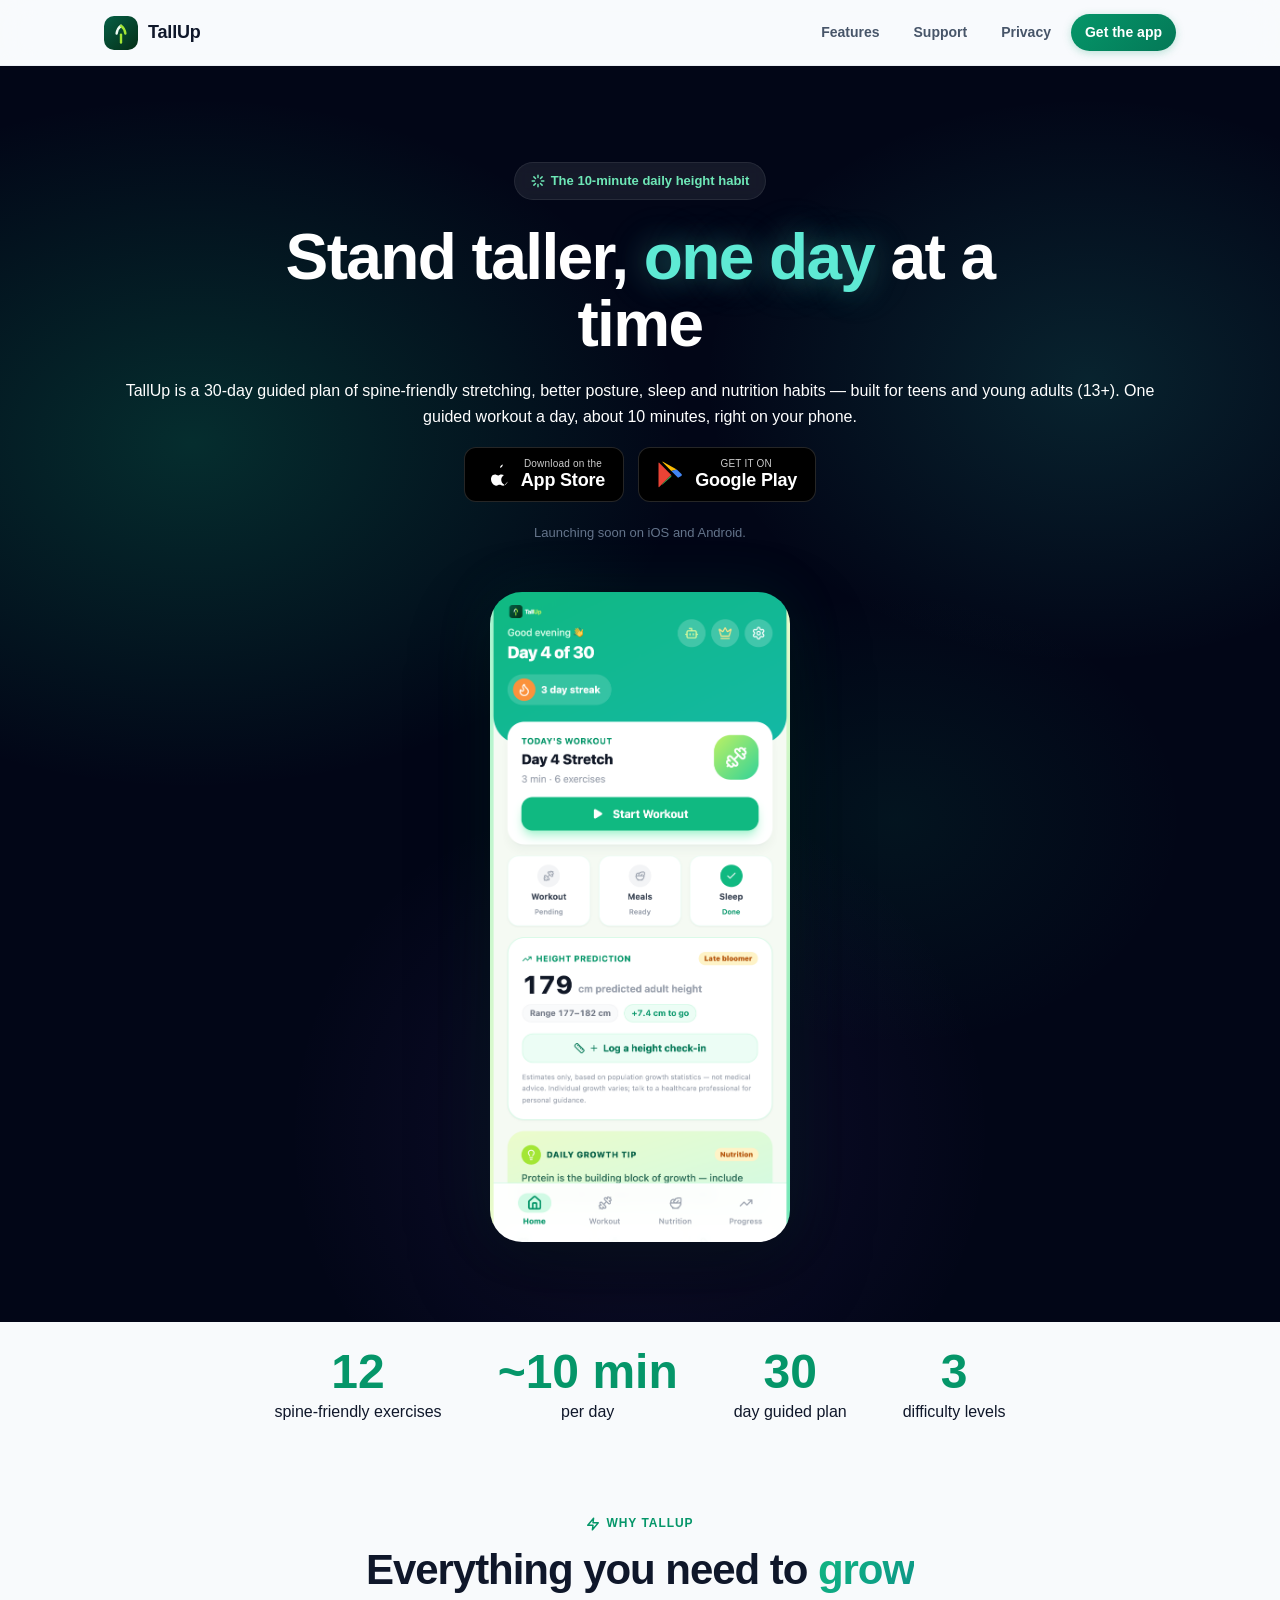
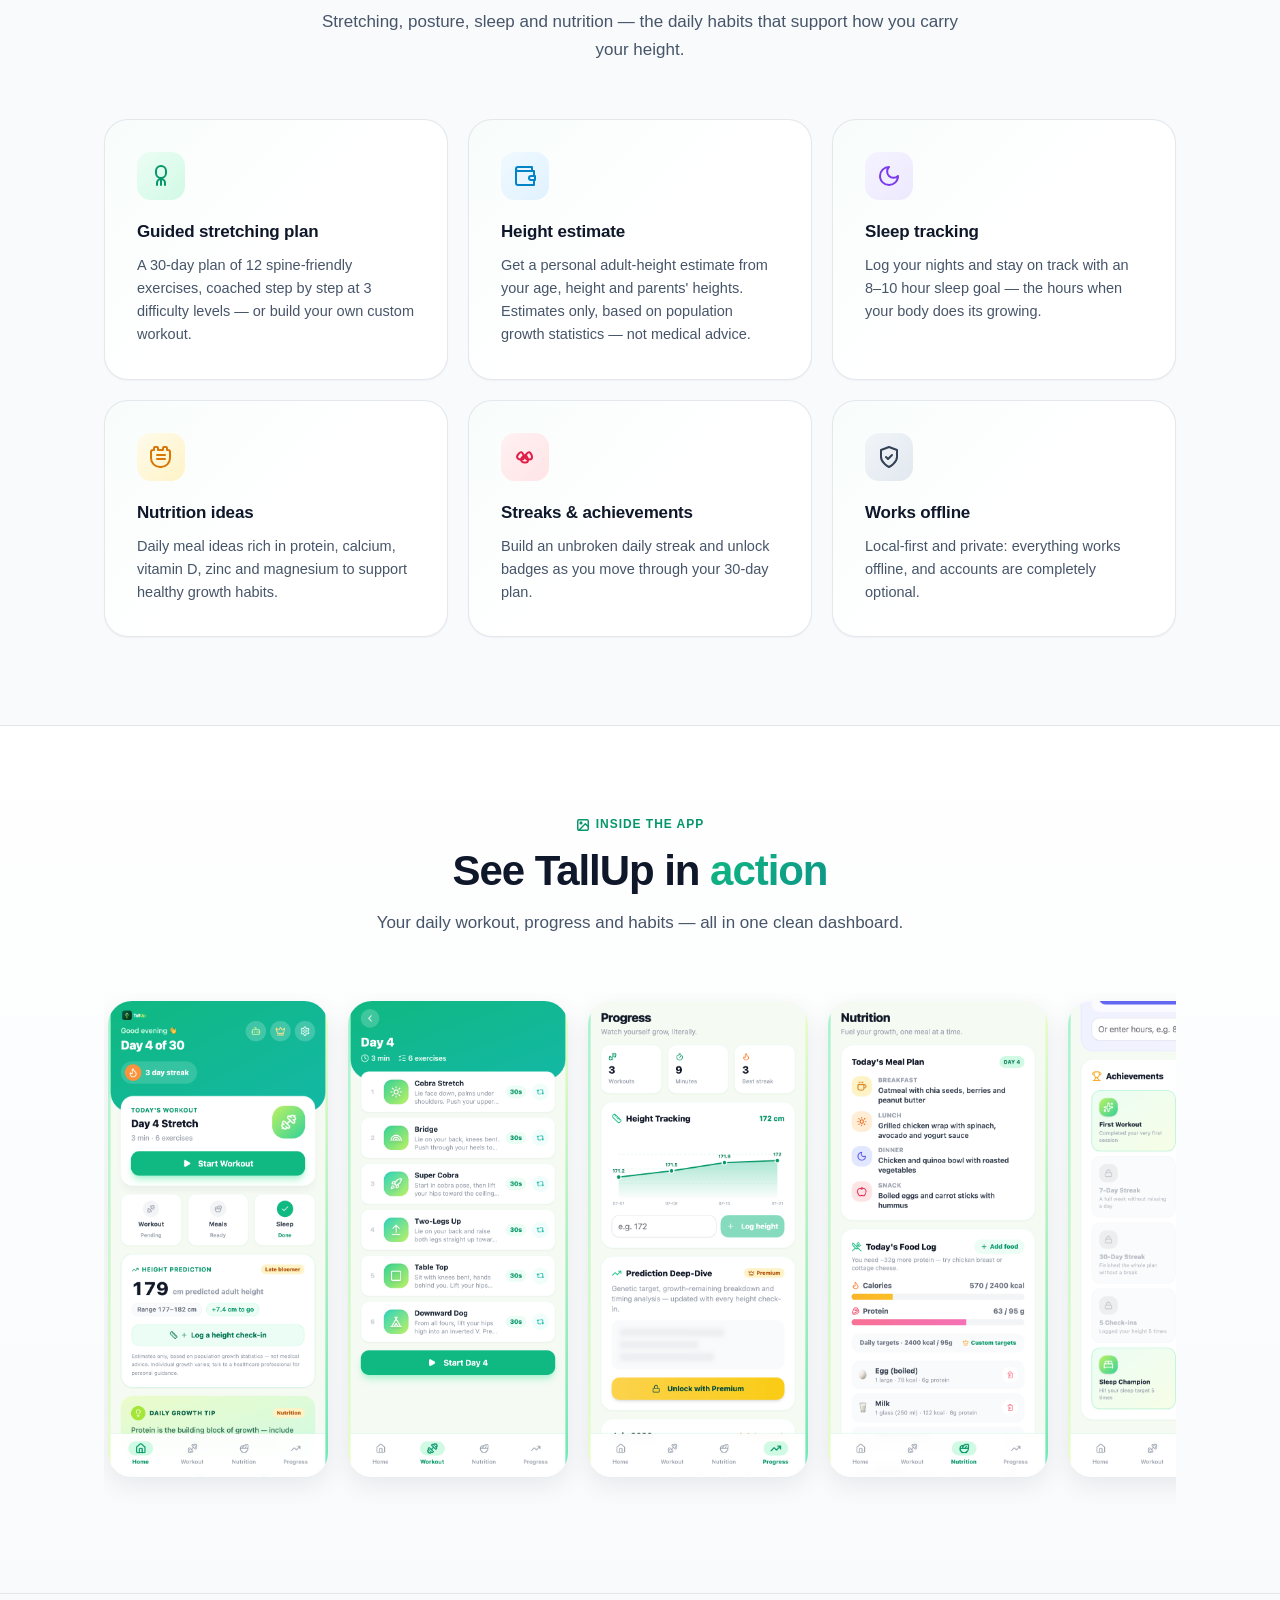
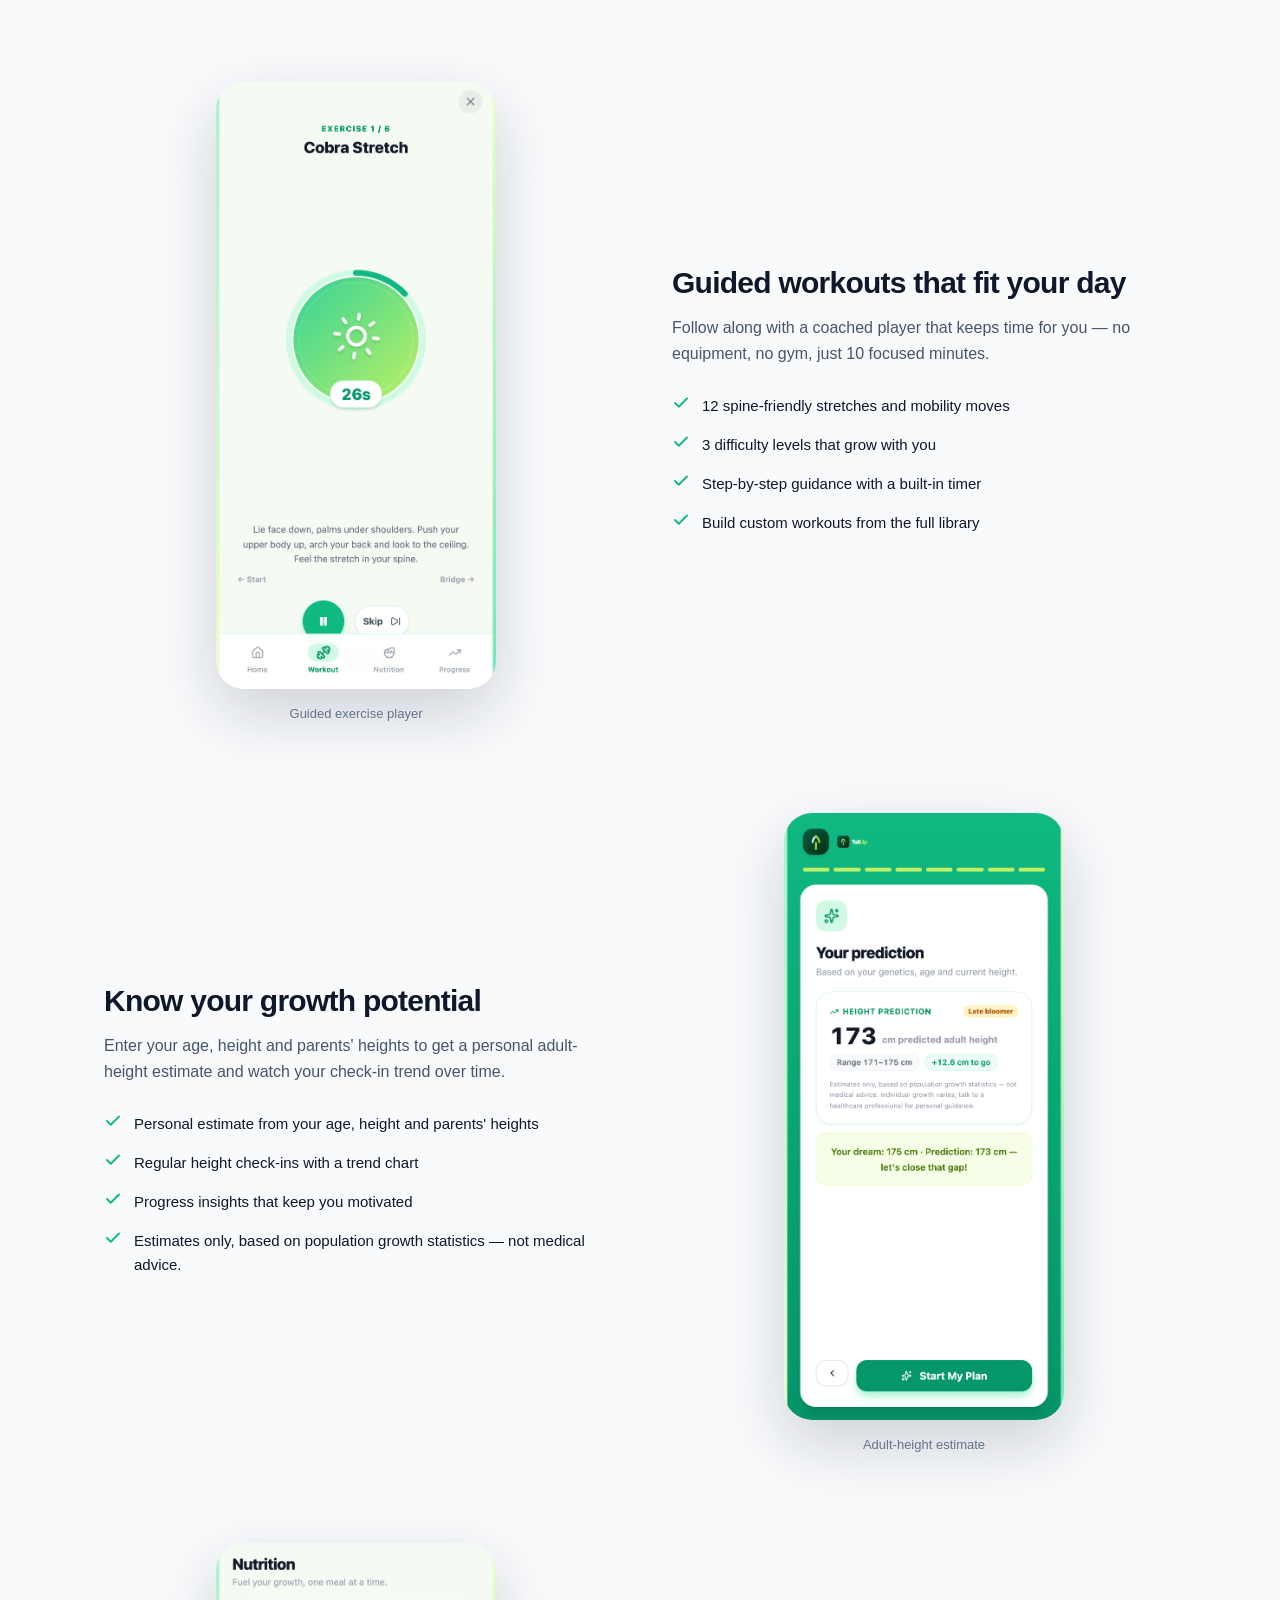
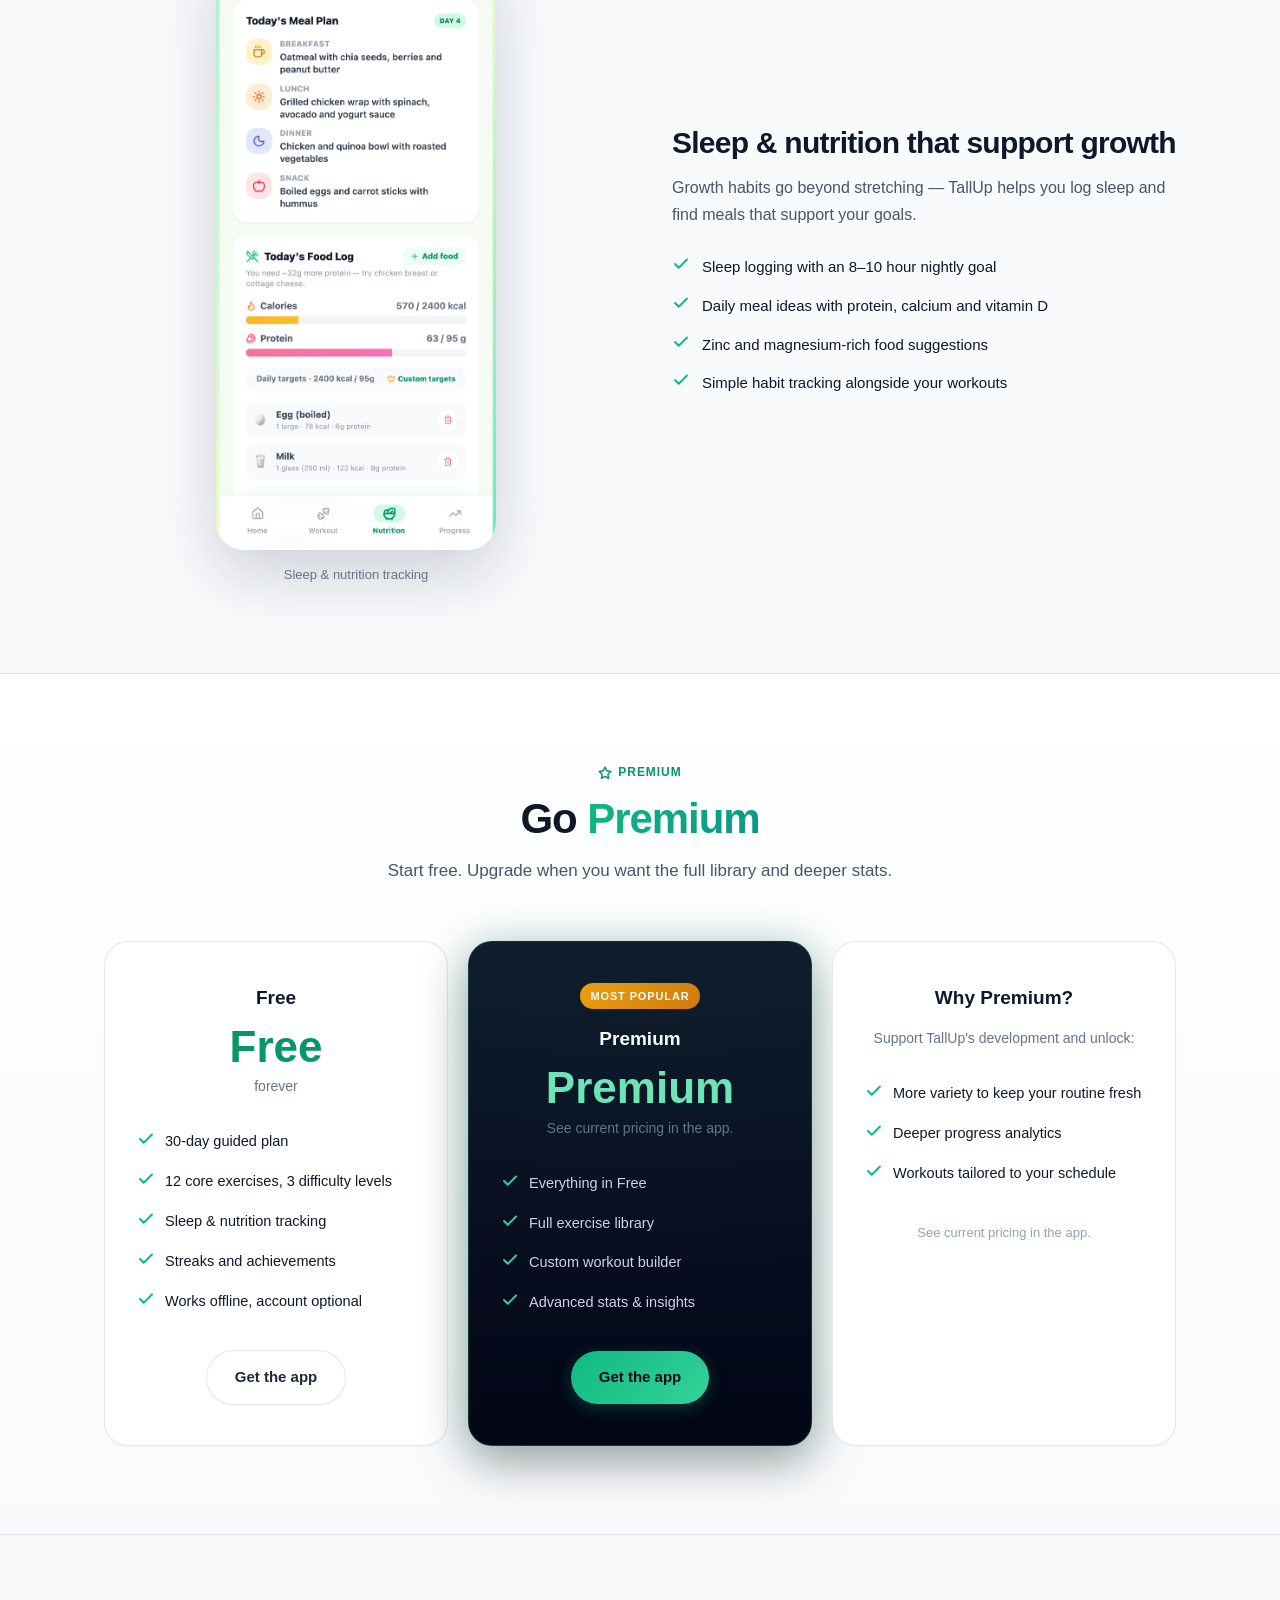
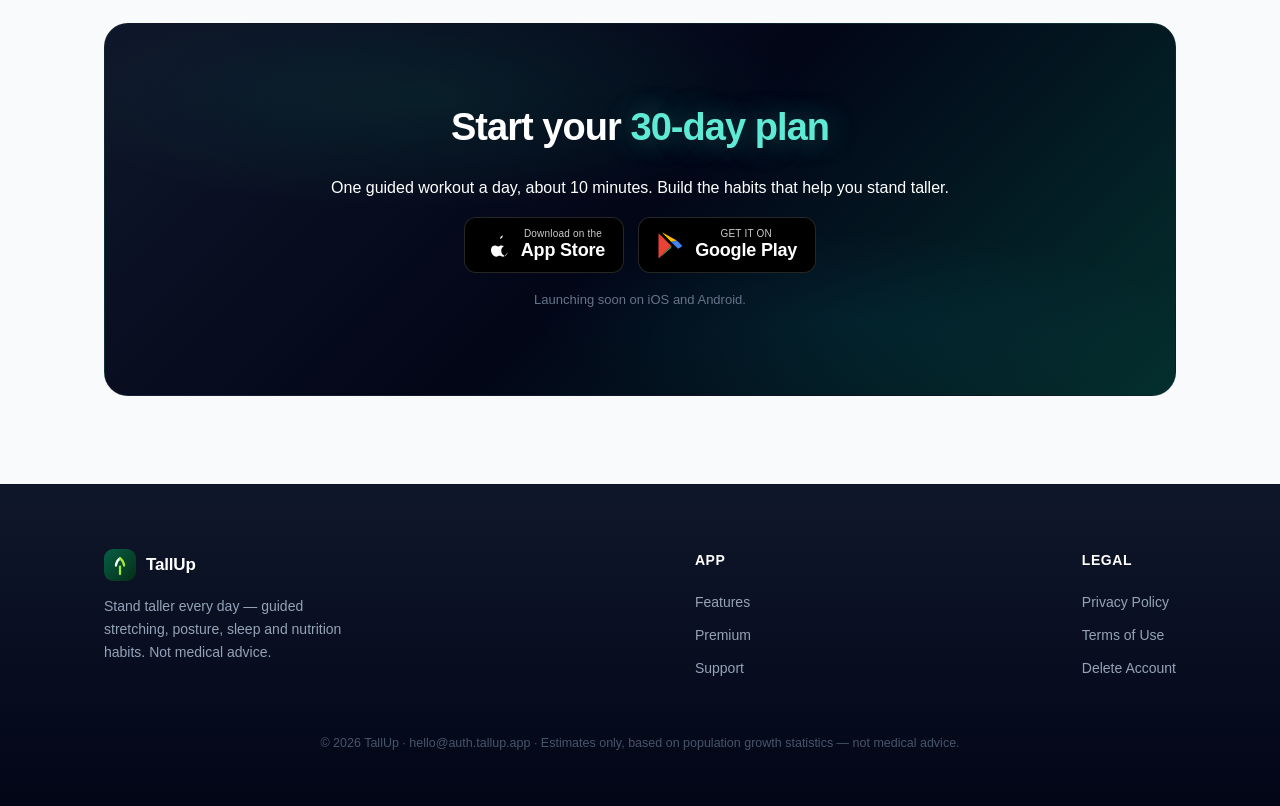
==== commit c5fd36ab: "design: premium 2026 marketing site v2 — aurora hero, glow accents, proper store badges, richer grad" ====
--- a/index.html
+++ b/index.html
@@ -61,11 +61,11 @@
     <p class="lede">TallUp is a 30-day guided plan of spine-friendly stretching, better posture, sleep and nutrition habits — built for teens and young adults (13+). One guided workout a day, about 10 minutes, right on your phone.</p>
     <div class="store-badges">
       <a class="store-badge app-store" href="#" aria-label="Download on the App Store">
-        <svg width="22" height="22" viewBox="0 0 24 24" fill="currentColor" xmlns="http://www.w3.org/2000/svg"><path d="M18.71 19.5c-.83 1.24-1.71 2.45-3.05 2.47-1.34.03-1.77-.79-3.29-.79-1.53 0-2 .77-3.27.82-1.31.05-2.3-1.32-3.14-2.53C4.25 17 2.94 12.45 4.7 9.39c.87-1.52 2.43-2.48 4.12-2.51 1.28-.02 2.5.87 3.29.87.78 0 2.26-1.07 3.8-.91.65.03 2.47.26 3.64 1.98-.09.06-2.17 1.28-2.15 3.81.03 3.02 2.65 4.03 2.68 4.04-.03.07-.42 1.44-1.38 2.83M13 3.5c.73-.83 1.94-1.46 2.94-1.5.13 1.17-.34 2.35-1.04 3.19-.69.85-1.83 1.51-2.95 1.42-.15-1.15.41-2.35 1.05-3.11z"/></svg>
+        <svg width="28" height="28" viewBox="0 0 170 170" fill="currentColor" xmlns="http://www.w3.org/2000/svg"><path d="M150.7 130.4c-1.8 4.1-3.9 7.9-6.3 11.4-3.3 4.9-6.7 8.4-10 10.6-4 2.6-8.3 3.9-12.9 3.9-3.3 0-6.8-.9-10.4-2.8-3.7-1.9-7.1-2.8-10.2-2.8-3.3 0-6.8.9-10.6 2.8s-6.7 2.8-9.3 2.8c-5.1.2-10-1.6-14.8-5.3-2.3-1.8-4.8-4.3-7.4-7.4-2.9-3.5-5.3-7.6-7.2-12.2-2.1-5.3-3.1-10.5-3.1-15.5 0-6.2 1.3-11.5 4-16.1 2.1-3.5 4.9-6.3 8.4-8.4 3.5-2.1 7.3-3.2 11.4-3.3 2.7 0 6.2.9 10.7 2.8 4.4 1.9 7.2 2.8 8.4 2.8 1 0 3.8-1.1 8.4-3.3 4.8-1.9 8.8-2.9 12.1-2.9 5.6.1 10.6 1.5 15 4.3-2.1 1.4-4.2 3.1-6.2 5.1-2.9 2.9-5.2 6.1-6.9 9.7-2.1 4.4-3.1 9-3.1 13.9 0 5.6 1.3 10.7 4 15.4 2.1 3.7 4.9 6.9 8.5 9.4 1.7 1.2 3.4 2.2 5.1 3-1.3 3.9-3 7.6-5.1 11.1zM119.9 28.9c0 4.4-1.6 8.5-4.8 12.3-3.2 3.8-7.2 6-11.9 6.5-.2-2.8.5-5.8 2.1-8.9 1.6-3.1 3.8-5.6 6.5-7.6 2.7-2 5.3-3.1 7.9-3.2.1.3.2.6.2 1.9z"/></svg>
         <div class="badge-text"><span class="badge-label">Download on the</span><span class="badge-store">App Store</span></div>
       </a>
       <a class="store-badge google-play" href="#" aria-label="Get it on Google Play">
-        <svg width="22" height="22" viewBox="0 0 24 24" fill="none" xmlns="http://www.w3.org/2000/svg"><path d="M3 20.5v-17c0-.59.34-1.11.84-1.35L13.69 12 3.84 21.85c-.5-.24-.84-.76-.84-1.35z" fill="#4285F4"/><path d="M13.69 12 3.84 2.15A1.5 1.5 0 0 1 4.5 2h.09l13.36 7.69L13.69 12z" fill="#EA4335"/><path d="M13.69 12 3.84 21.85c.2.1.43.15.66.15h.09l13.36-7.69L13.69 12z" fill="#34A853"/><path d="M20.95 10.23 17.95 8.5l-3.02 1.73L13.69 12l1.24 1.77 3.02 1.73 3-1.73c.73-.42 1.05-1.2 1.05-1.77s-.32-1.35-1.05-1.77z" fill="#FBBC04"/></svg>
+        <svg width="28" height="28" viewBox="0 0 48 48" fill="none" xmlns="http://www.w3.org/2000/svg"><path d="M3.3 4.2L24.5 25.5 3.3 46.8c-.4-.1-.7-.4-.7-.8V5c0-.4.3-.7.7-.8z" fill="#EA4335"/><path d="M33.9 16.1L10.2 3.1c-.4-.2-.9-.2-1.3.1L24.5 18.7l9.4-2.6z" fill="#FBBC04"/><path d="M33.9 16.1l-9.4 2.6 11.6 11.6 5.4-3c1.5-.8 1.5-3.1 0-3.9l-7.6-7.3z" fill="#4285F4"/><path d="M24.5 25.5L8.9 41.1c-.4.4-.4.9-.1 1.3l.1.1 15.6-13.7v-3.3z" fill="#34A853"/></svg>
         <div class="badge-text"><span class="badge-label">GET IT ON</span><span class="badge-store">Google Play</span></div>
       </a>
     </div>
@@ -283,11 +283,11 @@
       <p>One guided workout a day, about 10 minutes. Build the habits that help you stand taller.</p>
       <div class="store-badges">
         <a class="store-badge app-store" href="#" aria-label="Download on the App Store">
-          <svg width="22" height="22" viewBox="0 0 24 24" fill="currentColor" xmlns="http://www.w3.org/2000/svg"><path d="M18.71 19.5c-.83 1.24-1.71 2.45-3.05 2.47-1.34.03-1.77-.79-3.29-.79-1.53 0-2 .77-3.27.82-1.31.05-2.3-1.32-3.14-2.53C4.25 17 2.94 12.45 4.7 9.39c.87-1.52 2.43-2.48 4.12-2.51 1.28-.02 2.5.87 3.29.87.78 0 2.26-1.07 3.8-.91.65.03 2.47.26 3.64 1.98-.09.06-2.17 1.28-2.15 3.81.03 3.02 2.65 4.03 2.68 4.04-.03.07-.42 1.44-1.38 2.83M13 3.5c.73-.83 1.94-1.46 2.94-1.5.13 1.17-.34 2.35-1.04 3.19-.69.85-1.83 1.51-2.95 1.42-.15-1.15.41-2.35 1.05-3.11z"/></svg>
+          <svg width="28" height="28" viewBox="0 0 170 170" fill="currentColor" xmlns="http://www.w3.org/2000/svg"><path d="M150.7 130.4c-1.8 4.1-3.9 7.9-6.3 11.4-3.3 4.9-6.7 8.4-10 10.6-4 2.6-8.3 3.9-12.9 3.9-3.3 0-6.8-.9-10.4-2.8-3.7-1.9-7.1-2.8-10.2-2.8-3.3 0-6.8.9-10.6 2.8s-6.7 2.8-9.3 2.8c-5.1.2-10-1.6-14.8-5.3-2.3-1.8-4.8-4.3-7.4-7.4-2.9-3.5-5.3-7.6-7.2-12.2-2.1-5.3-3.1-10.5-3.1-15.5 0-6.2 1.3-11.5 4-16.1 2.1-3.5 4.9-6.3 8.4-8.4 3.5-2.1 7.3-3.2 11.4-3.3 2.7 0 6.2.9 10.7 2.8 4.4 1.9 7.2 2.8 8.4 2.8 1 0 3.8-1.1 8.4-3.3 4.8-1.9 8.8-2.9 12.1-2.9 5.6.1 10.6 1.5 15 4.3-2.1 1.4-4.2 3.1-6.2 5.1-2.9 2.9-5.2 6.1-6.9 9.7-2.1 4.4-3.1 9-3.1 13.9 0 5.6 1.3 10.7 4 15.4 2.1 3.7 4.9 6.9 8.5 9.4 1.7 1.2 3.4 2.2 5.1 3-1.3 3.9-3 7.6-5.1 11.1zM119.9 28.9c0 4.4-1.6 8.5-4.8 12.3-3.2 3.8-7.2 6-11.9 6.5-.2-2.8.5-5.8 2.1-8.9 1.6-3.1 3.8-5.6 6.5-7.6 2.7-2 5.3-3.1 7.9-3.2.1.3.2.6.2 1.9z"/></svg>
           <div class="badge-text"><span class="badge-label">Download on the</span><span class="badge-store">App Store</span></div>
         </a>
         <a class="store-badge google-play" href="#" aria-label="Get it on Google Play">
-          <svg width="22" height="22" viewBox="0 0 24 24" fill="none" xmlns="http://www.w3.org/2000/svg"><path d="M3 20.5v-17c0-.59.34-1.11.84-1.35L13.69 12 3.84 21.85c-.5-.24-.84-.76-.84-1.35z" fill="#4285F4"/><path d="M13.69 12 3.84 2.15A1.5 1.5 0 0 1 4.5 2h.09l13.36 7.69L13.69 12z" fill="#EA4335"/><path d="M13.69 12 3.84 21.85c.2.1.43.15.66.15h.09l13.36-7.69L13.69 12z" fill="#34A853"/><path d="M20.95 10.23 17.95 8.5l-3.02 1.73L13.69 12l1.24 1.77 3.02 1.73 3-1.73c.73-.42 1.05-1.2 1.05-1.77s-.32-1.35-1.05-1.77z" fill="#FBBC04"/></svg>
+          <svg width="28" height="28" viewBox="0 0 48 48" fill="none" xmlns="http://www.w3.org/2000/svg"><path d="M3.3 4.2L24.5 25.5 3.3 46.8c-.4-.1-.7-.4-.7-.8V5c0-.4.3-.7.7-.8z" fill="#EA4335"/><path d="M33.9 16.1L10.2 3.1c-.4-.2-.9-.2-1.3.1L24.5 18.7l9.4-2.6z" fill="#FBBC04"/><path d="M33.9 16.1l-9.4 2.6 11.6 11.6 5.4-3c1.5-.8 1.5-3.1 0-3.9l-7.6-7.3z" fill="#4285F4"/><path d="M24.5 25.5L8.9 41.1c-.4.4-.4.9-.1 1.3l.1.1 15.6-13.7v-3.3z" fill="#34A853"/></svg>
           <div class="badge-text"><span class="badge-label">GET IT ON</span><span class="badge-store">Google Play</span></div>
         </a>
       </div>
--- a/assets/site.css
+++ b/assets/site.css
@@ -141,6 +141,22 @@
   content: '';
   position: absolute; inset: 0;
   background:
+    radial-gradient(ellipse 70% 50% at 15% 30%, rgba(16,185,129,0.22) 0%, transparent 55%),
+    radial-gradient(ellipse 60% 45% at 85% 25%, rgba(45,212,191,0.14) 0%, transparent 50%),
+    radial-gradient(ellipse 55% 55% at 50% 85%, rgba(139,92,246,0.10) 0%, transparent 50%),
+    radial-gradient(ellipse 50% 40% at 70% 60%, rgba(16,185,129,0.08) 0%, transparent 45%);
+  pointer-events: none;
+  animation: heroAurora 10s ease-in-out infinite alternate;
+}
+@keyframes heroAurora {
+  0% { opacity: 1; transform: scale(1) translate(0,0); }
+  33% { opacity: 0.85; transform: scale(1.04) translate(-1%,1%); }
+  66% { opacity: 0.9; transform: scale(1.02) translate(1%,-1%); }
+  100% { opacity: 1; transform: scale(1.06) translate(0,0); }
+}
+  content: '';
+  position: absolute; inset: 0;
+  background:
     radial-gradient(ellipse 80% 60% at 20% 40%, rgba(16,185,129,0.15) 0%, transparent 60%),
     radial-gradient(ellipse 60% 50% at 80% 20%, rgba(6,182,212,0.10) 0%, transparent 50%),
     radial-gradient(ellipse 70% 70% at 50% 100%, rgba(5,150,105,0.12) 0%, transparent 50%);
@@ -169,6 +185,9 @@
   max-width: 720px;
 }
 .hero-dark h1 .accent {
+  color: #5eead4;
+  text-shadow: 0 0 30px rgba(94,234,212,0.35), 0 0 60px rgba(94,234,212,0.15);
+}
   background: linear-gradient(135deg, var(--emerald-400), var(--emerald-300), #2dd4bf);
   -webkit-background-clip: text;
   -webkit-text-fill-color: transparent;
@@ -320,6 +339,11 @@
 /* ---------- Stats ---------- */
 .stats { display: flex; justify-content: center; gap: 56px; flex-wrap: wrap; text-align: center; margin: 24px 0 0; }
 .stat .num {
+  font-size: clamp(32px, 4vw, 48px);
+  font-weight: 800;
+  color: var(--emerald-600);
+  line-height: 1.1;
+}
   font-size: clamp(32px, 4vw, 48px);
   font-weight: 800;
   background: linear-gradient(135deg, var(--emerald-600), var(--emerald-400));
@@ -482,6 +506,14 @@
 .price-card h3 { margin: 0 0 6px; font-size: 19px; font-weight: 800; }
 .price-card .price {
   font-size: 44px; font-weight: 800;
+  color: var(--emerald-600);
+  margin: 10px 0 4px;
+  line-height: 1.1;
+}
+.price-card.featured .price {
+  color: var(--emerald-300);
+}
+  font-size: 44px; font-weight: 800;
   background: linear-gradient(135deg, var(--emerald-600), var(--emerald-400));
   -webkit-background-clip: text;
   -webkit-text-fill-color: transparent;
@@ -582,6 +614,9 @@
   letter-spacing: var(--letter-tight);
 }
 .cta-banner h2 .accent {
+  color: #5eead4;
+  text-shadow: 0 0 30px rgba(94,234,212,0.35), 0 0 60px rgba(94,234,212,0.15);
+}
   background: linear-gradient(135deg, var(--emerald-300), var(--emerald-400));
   -webkit-background-clip: text;
   -webkit-text-fill-color: transparent;
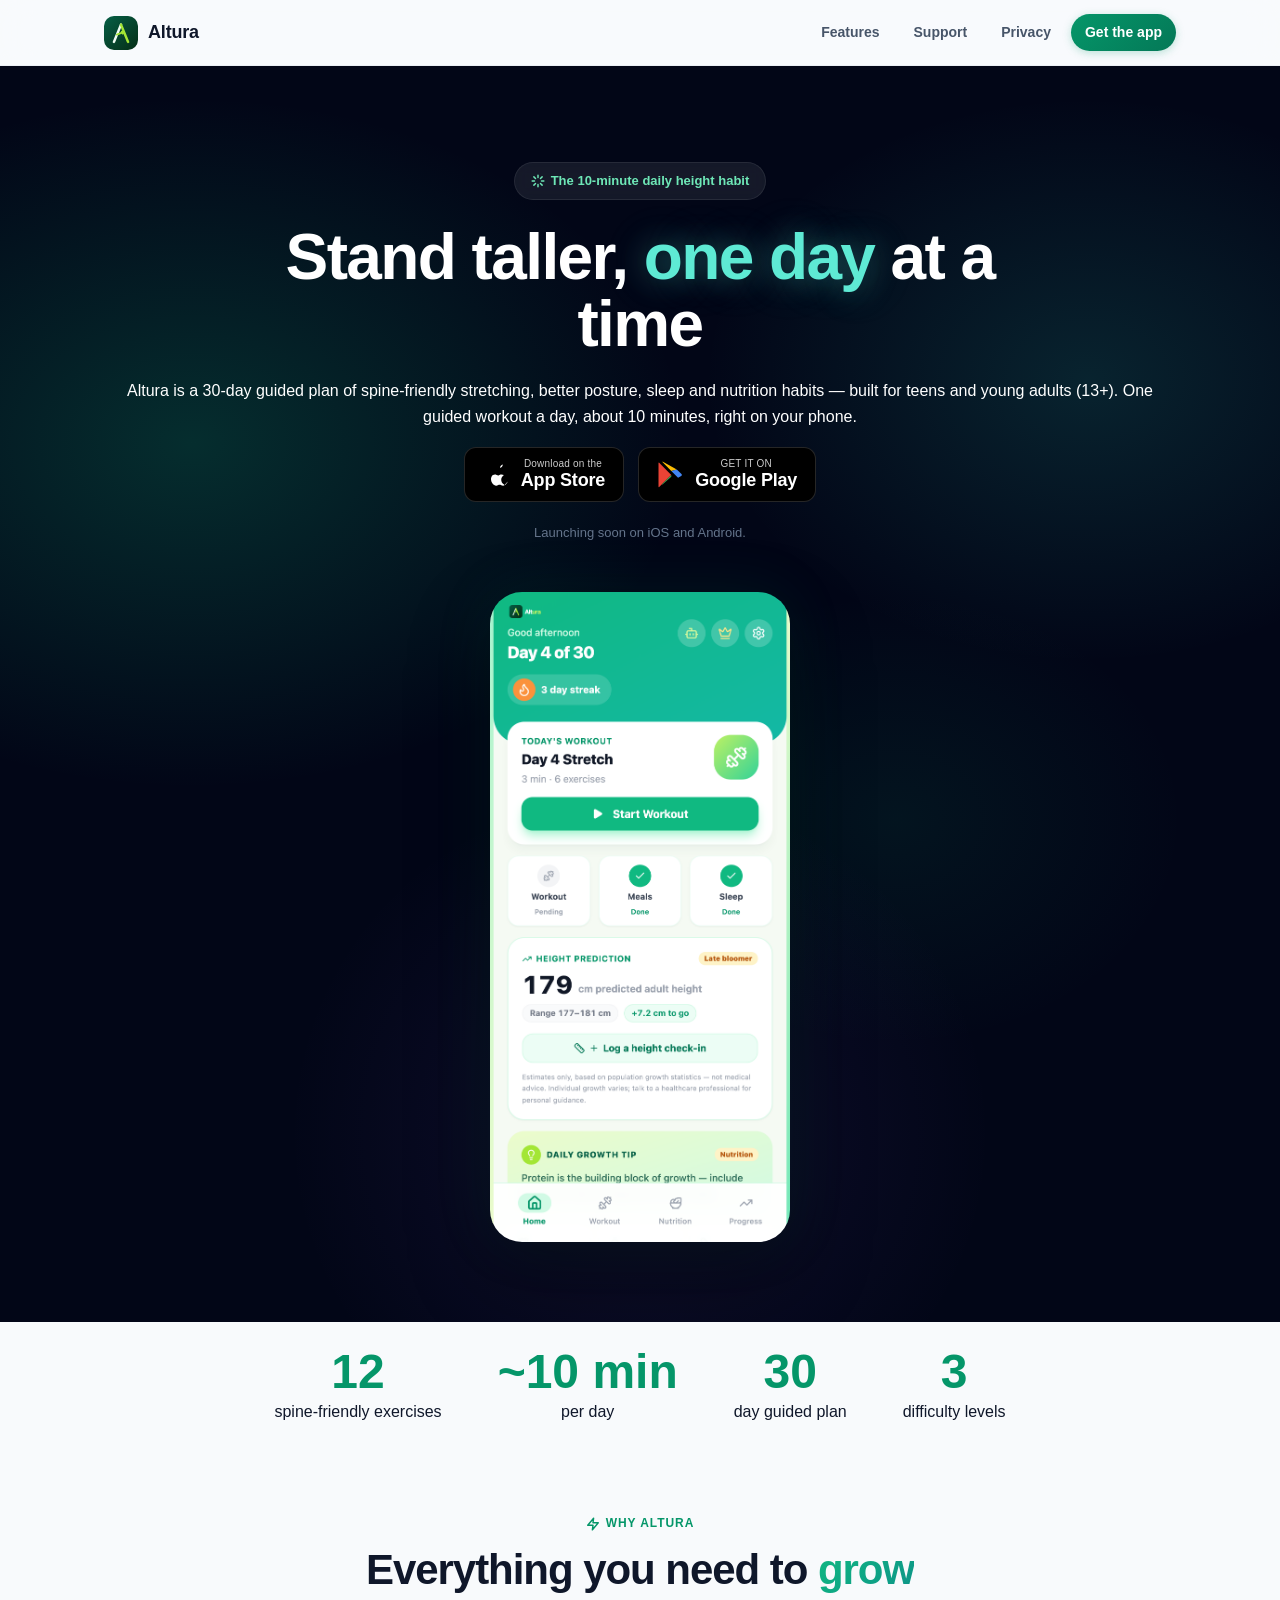
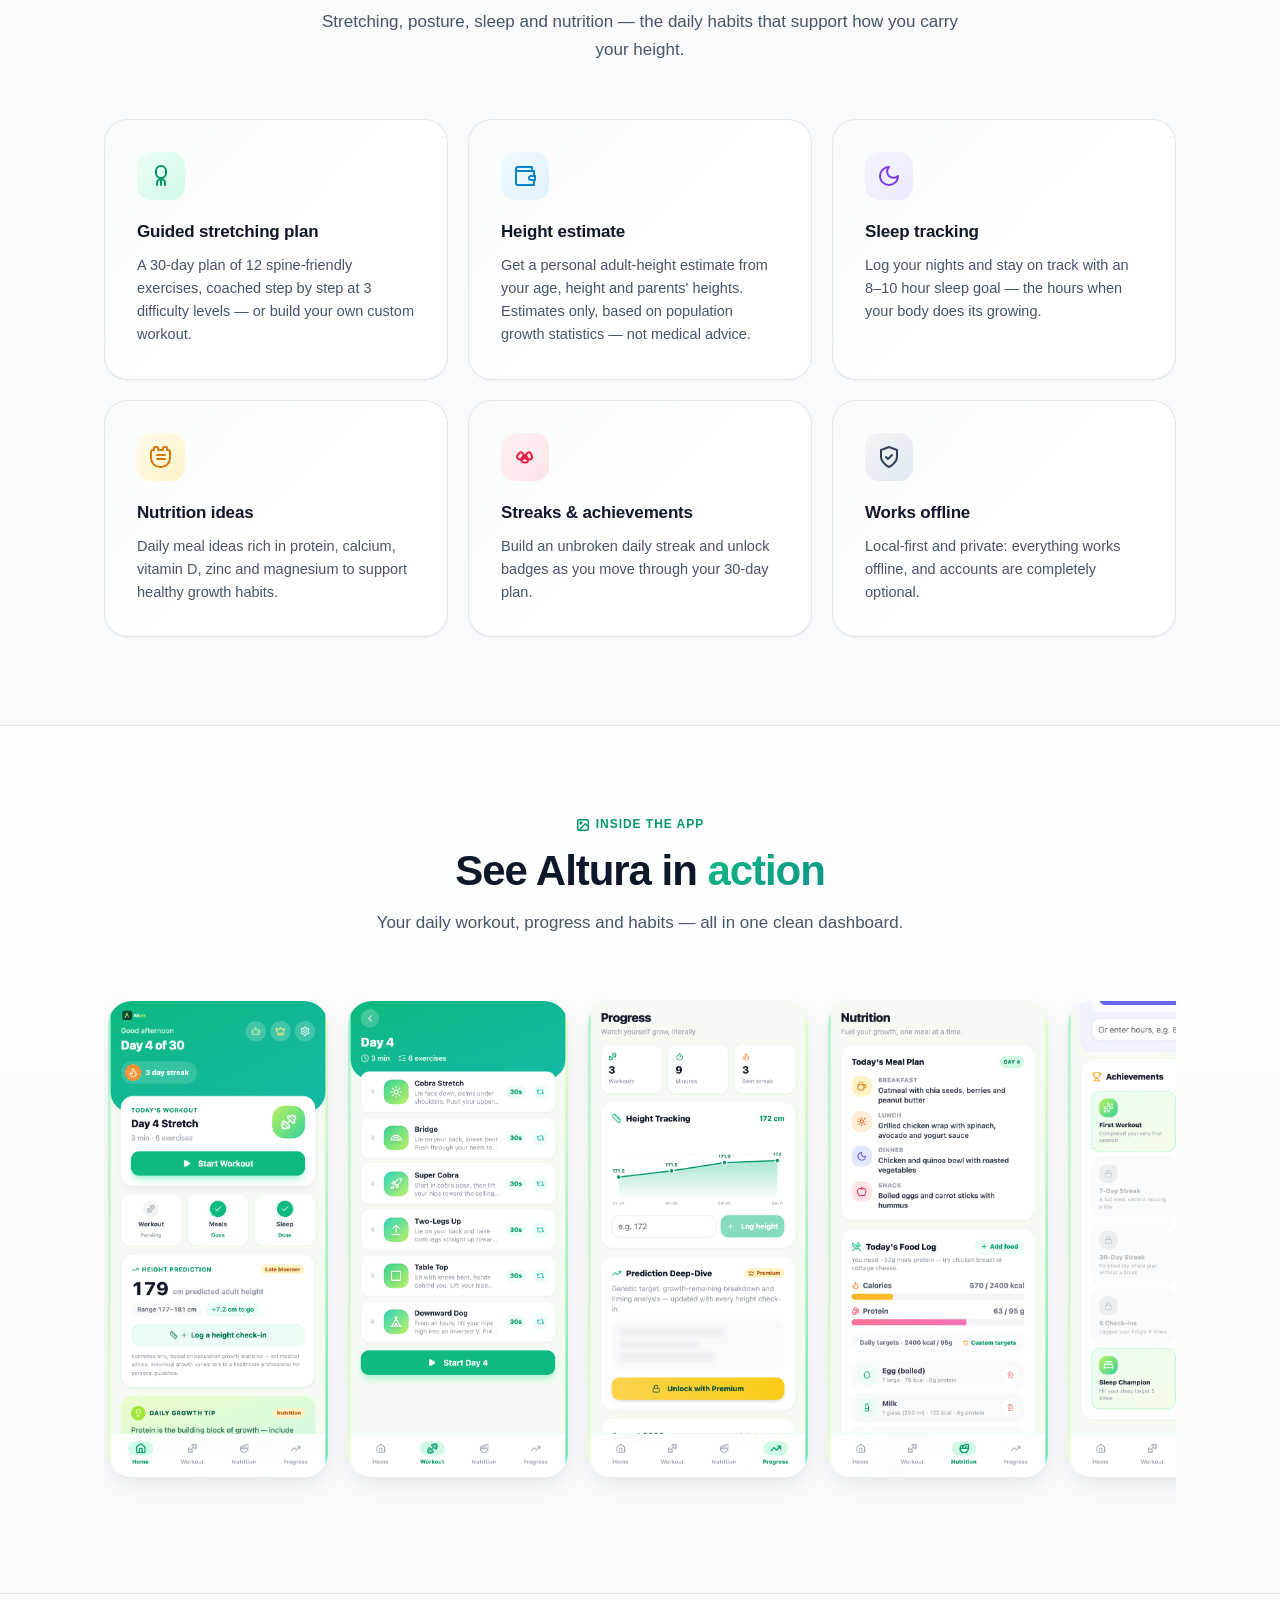
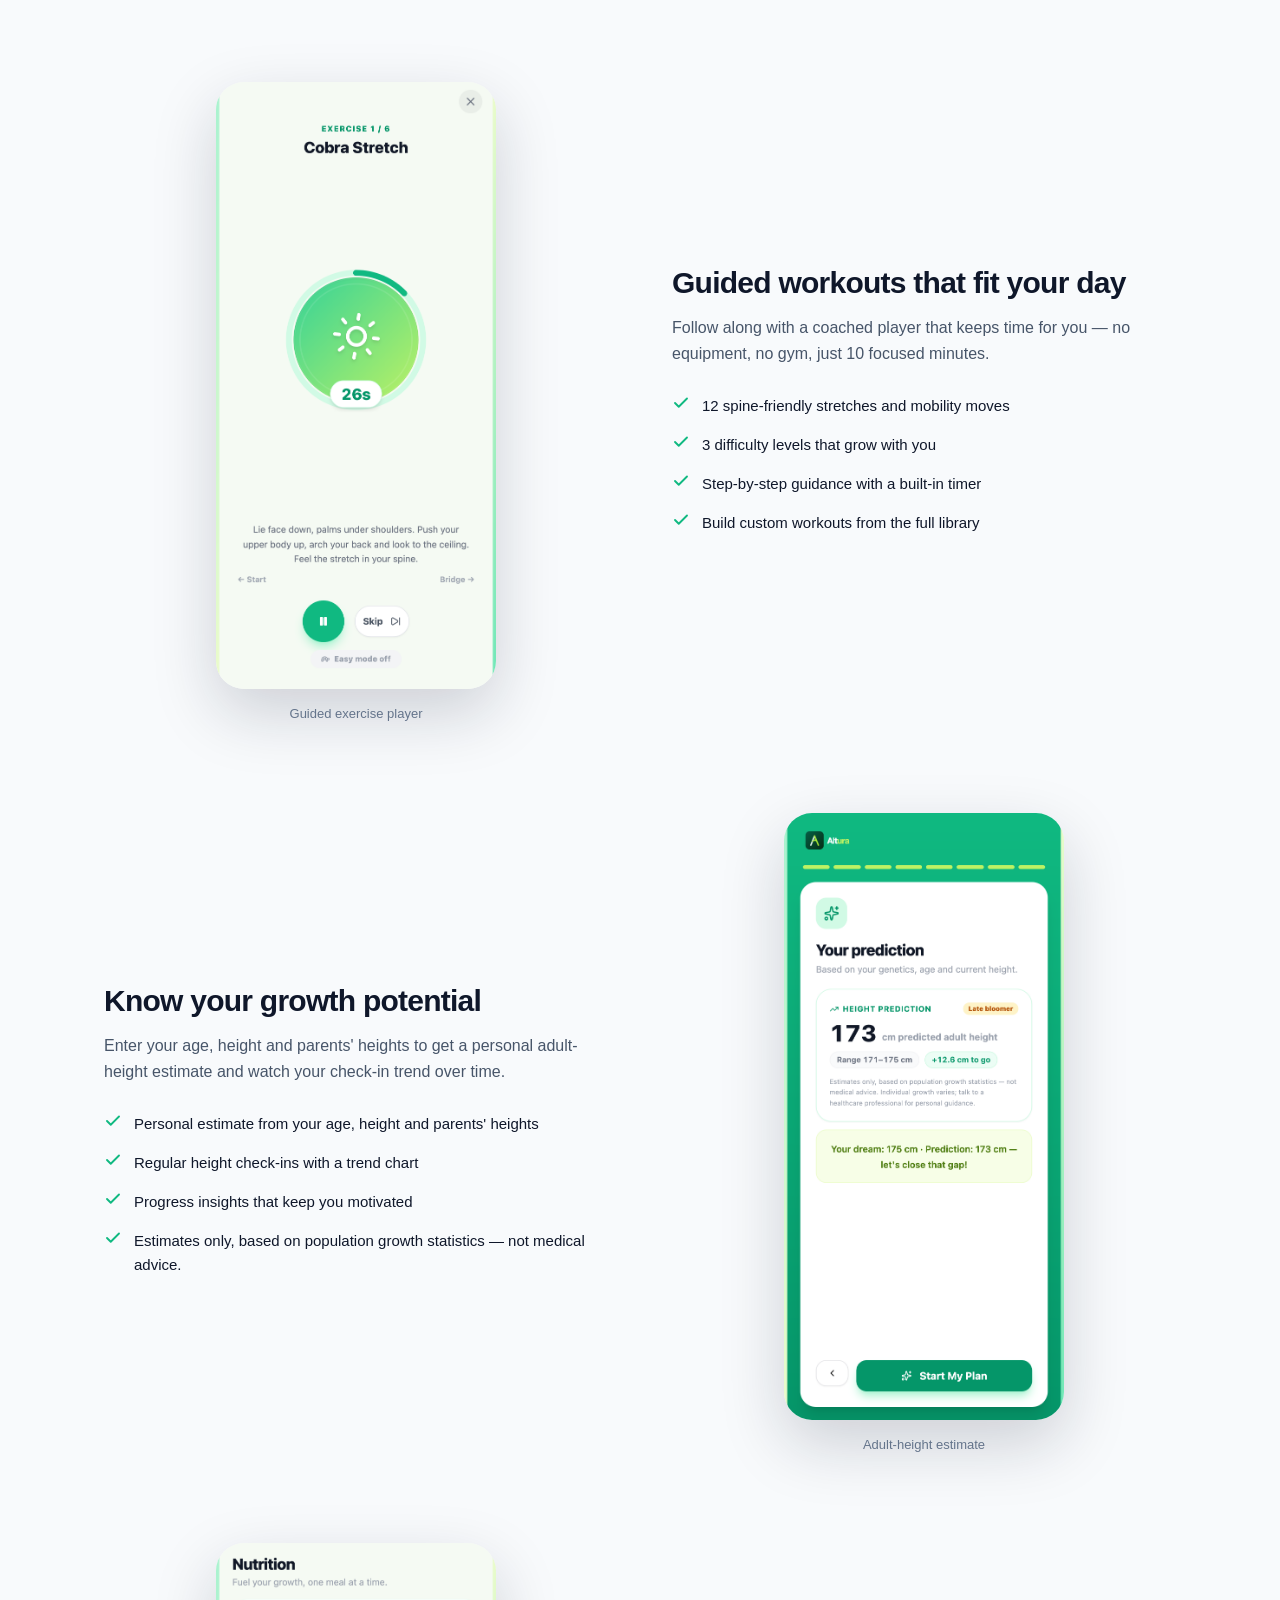
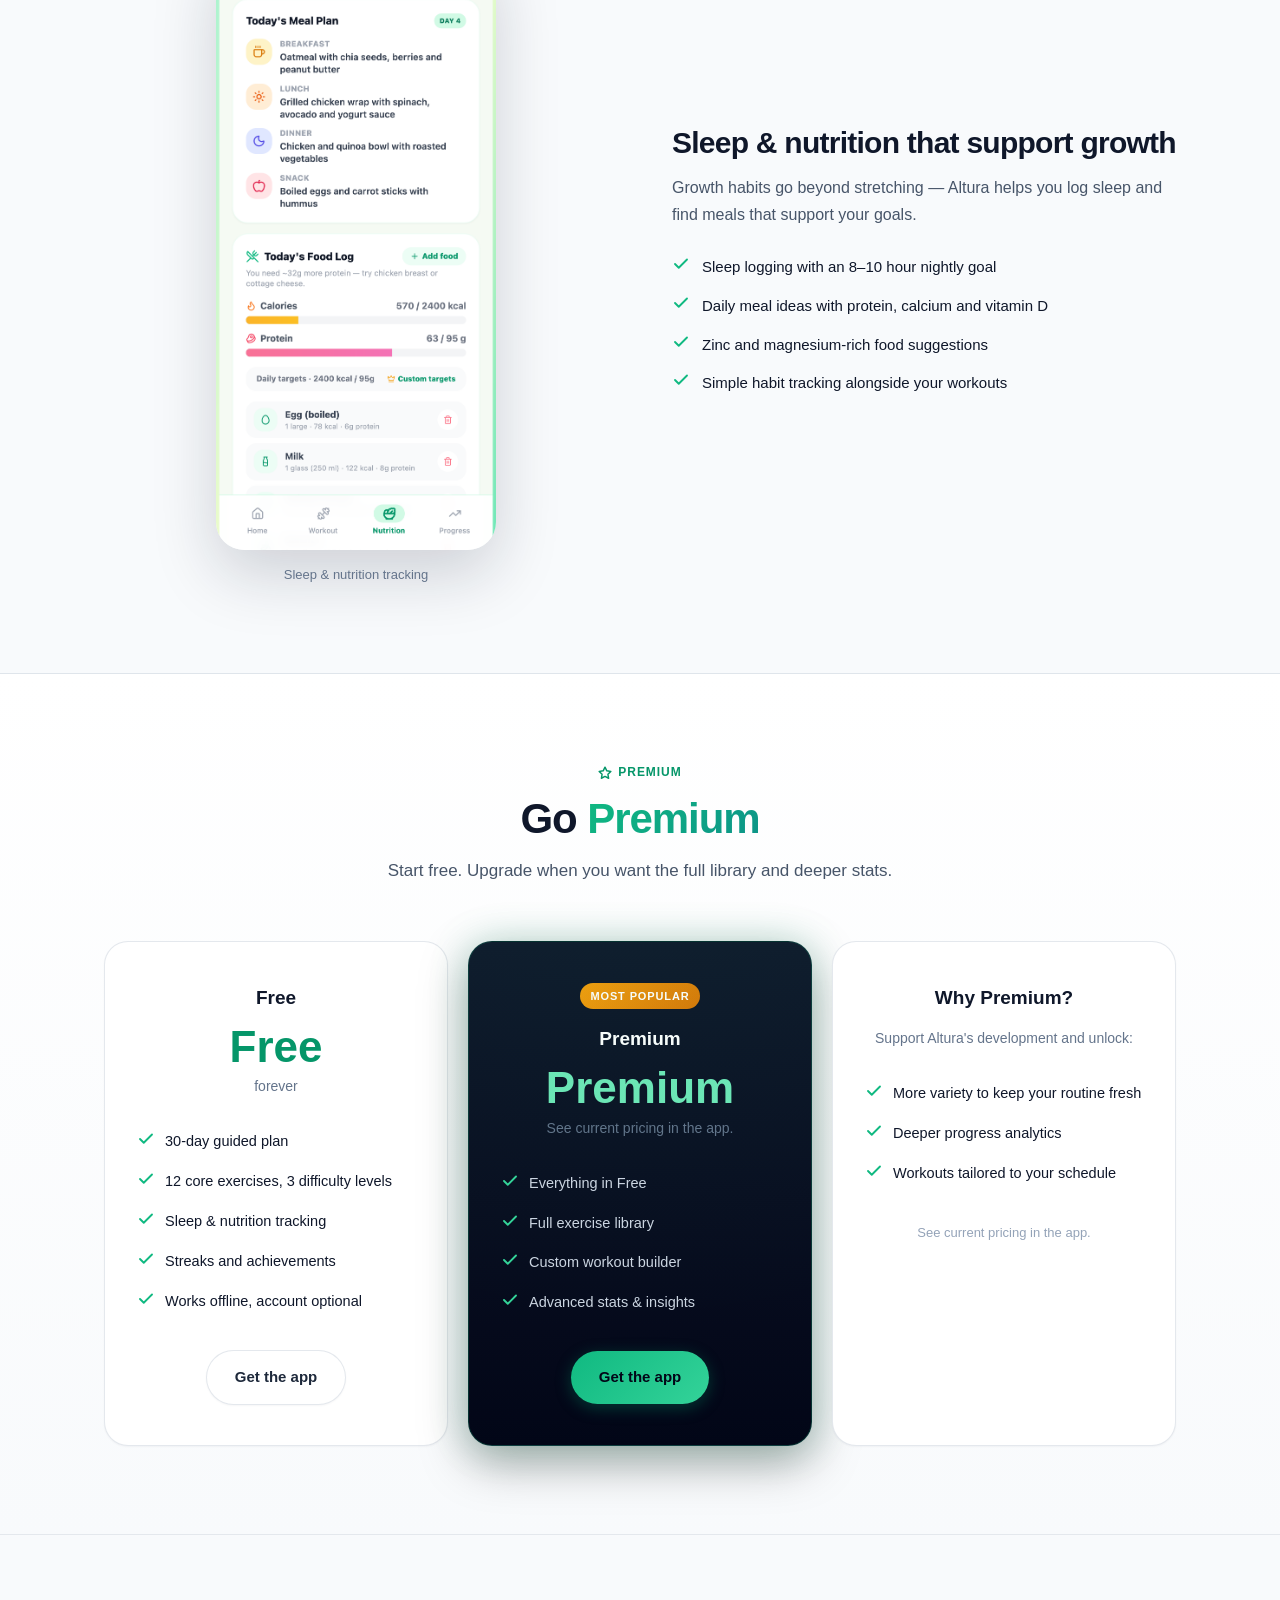
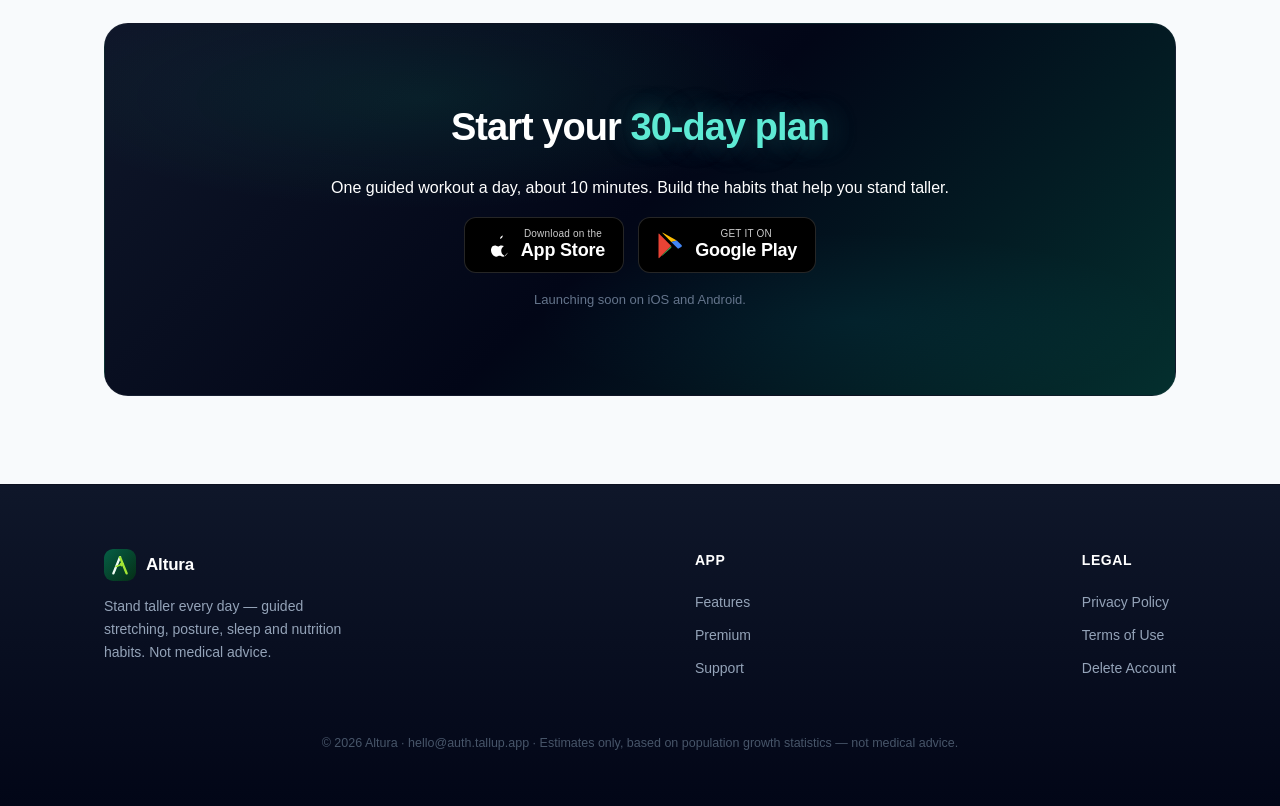
==== commit 74c00011: "rebrand: TallUp -> Altura across marketing site + legal pages - All display names updated (index, fe" ====
--- a/index.html
+++ b/index.html
@@ -3,16 +3,16 @@
 <head>
 <meta charset="utf-8" />
 <meta name="viewport" content="width=device-width, initial-scale=1.0" />
-<title>TallUp — Stand taller, one day at a time</title>
-<meta name="description" content="TallUp is a 30-day guided plan of spine-friendly stretching, posture, sleep and nutrition habits for teens and young adults. ~10 minutes a day, works offline." />
+<title>Altura — Stand taller, one day at a time</title>
+<meta name="description" content="Altura is a 30-day guided plan of spine-friendly stretching, posture, sleep and nutrition habits for teens and young adults. ~10 minutes a day, works offline." />
 <meta name="theme-color" content="#059669" />
-<meta property="og:title" content="TallUp — Stand taller, one day at a time" />
-<meta property="og:description" content="TallUp is a 30-day guided plan of spine-friendly stretching, posture, sleep and nutrition habits for teens and young adults. ~10 minutes a day, works offline." />
+<meta property="og:title" content="Altura — Stand taller, one day at a time" />
+<meta property="og:description" content="Altura is a 30-day guided plan of spine-friendly stretching, posture, sleep and nutrition habits for teens and young adults. ~10 minutes a day, works offline." />
 <meta property="og:image" content="https://tallup.app/screenshots/01-home.png" />
 <meta property="og:url" content="https://tallup.app/" />
 <meta property="og:type" content="website" />
 <meta name="twitter:card" content="summary_large_image" />
-<meta name="twitter:title" content="TallUp — Stand taller, one day at a time" />
+<meta name="twitter:title" content="Altura — Stand taller, one day at a time" />
 <meta name="twitter:description" content="30-day guided stretching, posture, sleep and nutrition plan for teens and young adults." />
 <meta name="twitter:image" content="https://tallup.app/screenshots/01-home.png" />
 <link rel="canonical" href="https://tallup.app/" />
@@ -22,7 +22,7 @@
 {
   "@context": "https://schema.org",
   "@type": "SoftwareApplication",
-  "name": "TallUp",
+  "name": "Altura",
   "applicationCategory": "HealthApplication",
   "operatingSystem": "iOS, Android",
   "offers": {
@@ -39,7 +39,7 @@
 <body>
 
 <nav class="nav"><div class="nav-inner">
-  <a class="nav-brand" href="index.html"><img src="brand/icon.svg" alt="TallUp logo" /><span>TallUp</span></a>
+  <a class="nav-brand" href="index.html"><img src="brand/icon.svg" alt="Altura logo" /><span>Altura</span></a>
   <div class="nav-links">
     <a href="features.html">Features</a>
     <a href="support.html">Support</a>
@@ -58,7 +58,7 @@
       The 10-minute daily height habit
     </span>
     <h1>Stand taller, <span class="accent">one day</span> at a time</h1>
-    <p class="lede">TallUp is a 30-day guided plan of spine-friendly stretching, better posture, sleep and nutrition habits — built for teens and young adults (13+). One guided workout a day, about 10 minutes, right on your phone.</p>
+    <p class="lede">Altura is a 30-day guided plan of spine-friendly stretching, better posture, sleep and nutrition habits — built for teens and young adults (13+). One guided workout a day, about 10 minutes, right on your phone.</p>
     <div class="store-badges">
       <a class="store-badge app-store" href="#" aria-label="Download on the App Store">
         <svg width="28" height="28" viewBox="0 0 170 170" fill="currentColor" xmlns="http://www.w3.org/2000/svg"><path d="M150.7 130.4c-1.8 4.1-3.9 7.9-6.3 11.4-3.3 4.9-6.7 8.4-10 10.6-4 2.6-8.3 3.9-12.9 3.9-3.3 0-6.8-.9-10.4-2.8-3.7-1.9-7.1-2.8-10.2-2.8-3.3 0-6.8.9-10.6 2.8s-6.7 2.8-9.3 2.8c-5.1.2-10-1.6-14.8-5.3-2.3-1.8-4.8-4.3-7.4-7.4-2.9-3.5-5.3-7.6-7.2-12.2-2.1-5.3-3.1-10.5-3.1-15.5 0-6.2 1.3-11.5 4-16.1 2.1-3.5 4.9-6.3 8.4-8.4 3.5-2.1 7.3-3.2 11.4-3.3 2.7 0 6.2.9 10.7 2.8 4.4 1.9 7.2 2.8 8.4 2.8 1 0 3.8-1.1 8.4-3.3 4.8-1.9 8.8-2.9 12.1-2.9 5.6.1 10.6 1.5 15 4.3-2.1 1.4-4.2 3.1-6.2 5.1-2.9 2.9-5.2 6.1-6.9 9.7-2.1 4.4-3.1 9-3.1 13.9 0 5.6 1.3 10.7 4 15.4 2.1 3.7 4.9 6.9 8.5 9.4 1.7 1.2 3.4 2.2 5.1 3-1.3 3.9-3 7.6-5.1 11.1zM119.9 28.9c0 4.4-1.6 8.5-4.8 12.3-3.2 3.8-7.2 6-11.9 6.5-.2-2.8.5-5.8 2.1-8.9 1.6-3.1 3.8-5.6 6.5-7.6 2.7-2 5.3-3.1 7.9-3.2.1.3.2.6.2 1.9z"/></svg>
@@ -71,7 +71,7 @@
     </div>
     <p class="store-note">Launching soon on iOS and Android.</p>
     <div class="hero-screenshot">
-      <img src="screenshots/01-home.png" alt="TallUp home dashboard showing today's daily workout and current streak" />
+      <img src="screenshots/01-home.png" alt="Altura home dashboard showing today's daily workout and current streak" />
     </div>
   </div>
 </header>
@@ -92,7 +92,7 @@
     <div class="section-head">
       <div class="kicker">
         <svg xmlns="http://www.w3.org/2000/svg" width="14" height="14" viewBox="0 0 24 24" fill="none" stroke="currentColor" stroke-width="2.5" stroke-linecap="round" stroke-linejoin="round" style="vertical-align:-2px"><polygon points="13 2 3 14 12 14 11 22 21 10 12 10 13 2"/></svg>
-        Why TallUp
+        Why Altura
       </div>
       <h2>Everything you need to <span class="accent">grow</span></h2>
       <p>Stretching, posture, sleep and nutrition — the daily habits that support how you carry your height.</p>
@@ -152,15 +152,15 @@
         <svg xmlns="http://www.w3.org/2000/svg" width="14" height="14" viewBox="0 0 24 24" fill="none" stroke="currentColor" stroke-width="2.5" stroke-linecap="round" stroke-linejoin="round" style="vertical-align:-2px"><rect x="3" y="3" width="18" height="18" rx="2" ry="2"/><circle cx="8.5" cy="8.5" r="1.5"/><polyline points="21 15 16 10 5 21"/></svg>
         Inside the app
       </div>
-      <h2>See TallUp in <span class="accent">action</span></h2>
+      <h2>See Altura in <span class="accent">action</span></h2>
       <p>Your daily workout, progress and habits — all in one clean dashboard.</p>
     </div>
     <div class="strip">
-      <img src="screenshots/01-home.png" alt="TallUp home dashboard showing today's daily workout and current streak" />
-      <img src="screenshots/02-workout-day.png" alt="TallUp daily workout screen listing the day's exercises" />
-      <img src="screenshots/04-progress.png" alt="TallUp progress screen with height check-in trend charts" />
-      <img src="screenshots/06-nutrition.png" alt="TallUp sleep and nutrition tracking screen" />
-      <img src="screenshots/05-progress-achievements.png" alt="TallUp achievements screen showing unlocked badges" />
+      <img src="screenshots/01-home.png" alt="Altura home dashboard showing today's daily workout and current streak" />
+      <img src="screenshots/02-workout-day.png" alt="Altura daily workout screen listing the day's exercises" />
+      <img src="screenshots/04-progress.png" alt="Altura progress screen with height check-in trend charts" />
+      <img src="screenshots/06-nutrition.png" alt="Altura sleep and nutrition tracking screen" />
+      <img src="screenshots/05-progress-achievements.png" alt="Altura achievements screen showing unlocked badges" />
     </div>
   </div>
 </section>
@@ -171,7 +171,7 @@
 
     <div class="showcase">
       <div class="shot">
-        <img src="screenshots/03-player.png" alt="TallUp guided exercise player with an on-screen timer" />
+        <img src="screenshots/03-player.png" alt="Altura guided exercise player with an on-screen timer" />
         <div class="shot-caption">Guided exercise player</div>
       </div>
       <div>
@@ -188,7 +188,7 @@
 
     <div class="showcase flip">
       <div class="shot">
-        <img src="screenshots/09-onboarding-prediction.png" alt="TallUp onboarding screen showing a personal adult-height estimate result" />
+        <img src="screenshots/09-onboarding-prediction.png" alt="Altura onboarding screen showing a personal adult-height estimate result" />
         <div class="shot-caption">Adult-height estimate</div>
       </div>
       <div>
@@ -205,12 +205,12 @@
 
     <div class="showcase">
       <div class="shot">
-        <img src="screenshots/06-nutrition.png" alt="TallUp sleep and nutrition tracking screen with daily goals" />
+        <img src="screenshots/06-nutrition.png" alt="Altura sleep and nutrition tracking screen with daily goals" />
         <div class="shot-caption">Sleep &amp; nutrition tracking</div>
       </div>
       <div>
         <h3>Sleep &amp; nutrition that support growth</h3>
-        <p>Growth habits go beyond stretching — TallUp helps you log sleep and find meals that support your goals.</p>
+        <p>Growth habits go beyond stretching — Altura helps you log sleep and find meals that support your goals.</p>
         <ul>
           <li><svg class="check-icon" xmlns="http://www.w3.org/2000/svg" viewBox="0 0 24 24" fill="none" stroke="currentColor" stroke-width="2.5" stroke-linecap="round" stroke-linejoin="round"><polyline points="20 6 9 17 4 12"/></svg>Sleep logging with an 8–10 hour nightly goal</li>
           <li><svg class="check-icon" xmlns="http://www.w3.org/2000/svg" viewBox="0 0 24 24" fill="none" stroke="currentColor" stroke-width="2.5" stroke-linecap="round" stroke-linejoin="round"><polyline points="20 6 9 17 4 12"/></svg>Daily meal ideas with protein, calcium and vitamin D</li>
@@ -263,7 +263,7 @@
       </div>
       <div class="price-card">
         <h3>Why Premium?</h3>
-        <div class="per" style="margin-top:14px;">Support TallUp's development and unlock:</div>
+        <div class="per" style="margin-top:14px;">Support Altura's development and unlock:</div>
         <ul>
           <li><svg class="check-icon" xmlns="http://www.w3.org/2000/svg" viewBox="0 0 24 24" fill="none" stroke="currentColor" stroke-width="2.5" stroke-linecap="round" stroke-linejoin="round"><polyline points="20 6 9 17 4 12"/></svg>More variety to keep your routine fresh</li>
           <li><svg class="check-icon" xmlns="http://www.w3.org/2000/svg" viewBox="0 0 24 24" fill="none" stroke="currentColor" stroke-width="2.5" stroke-linecap="round" stroke-linejoin="round"><polyline points="20 6 9 17 4 12"/></svg>Deeper progress analytics</li>
@@ -300,7 +300,7 @@
 
 <footer class="site-footer"><div class="wrap"><div class="cols">
   <div>
-    <div class="footer-brand"><img src="brand/icon.svg" alt="" /><span>TallUp</span></div>
+    <div class="footer-brand"><img src="brand/icon.svg" alt="" /><span>Altura</span></div>
     <p style="max-width:260px;font-size:14px;margin:0;color:var(--navy-400);">Stand taller every day — guided stretching, posture, sleep and nutrition habits. Not medical advice.</p>
   </div>
   <div><h4>App</h4>
@@ -314,6 +314,6 @@
     <a href="delete-account.html">Delete Account</a>
   </div>
 </div>
-<p class="fine">© 2026 TallUp · hello@auth.tallup.app · Estimates only, based on population growth statistics — not medical advice.</p>
+<p class="fine">© 2026 Altura · hello@auth.tallup.app · Estimates only, based on population growth statistics — not medical advice.</p>
 </div></footer>
 </body></html>
--- a/assets/site.css
+++ b/assets/site.css
@@ -1,4 +1,4 @@
-/* TallUp — Premium 2026 Design System */
+/* Altura — Premium 2026 Design System */
 :root {
   /* Primary palette — emerald with depth */
   --emerald-50:  #ecfdf5;
